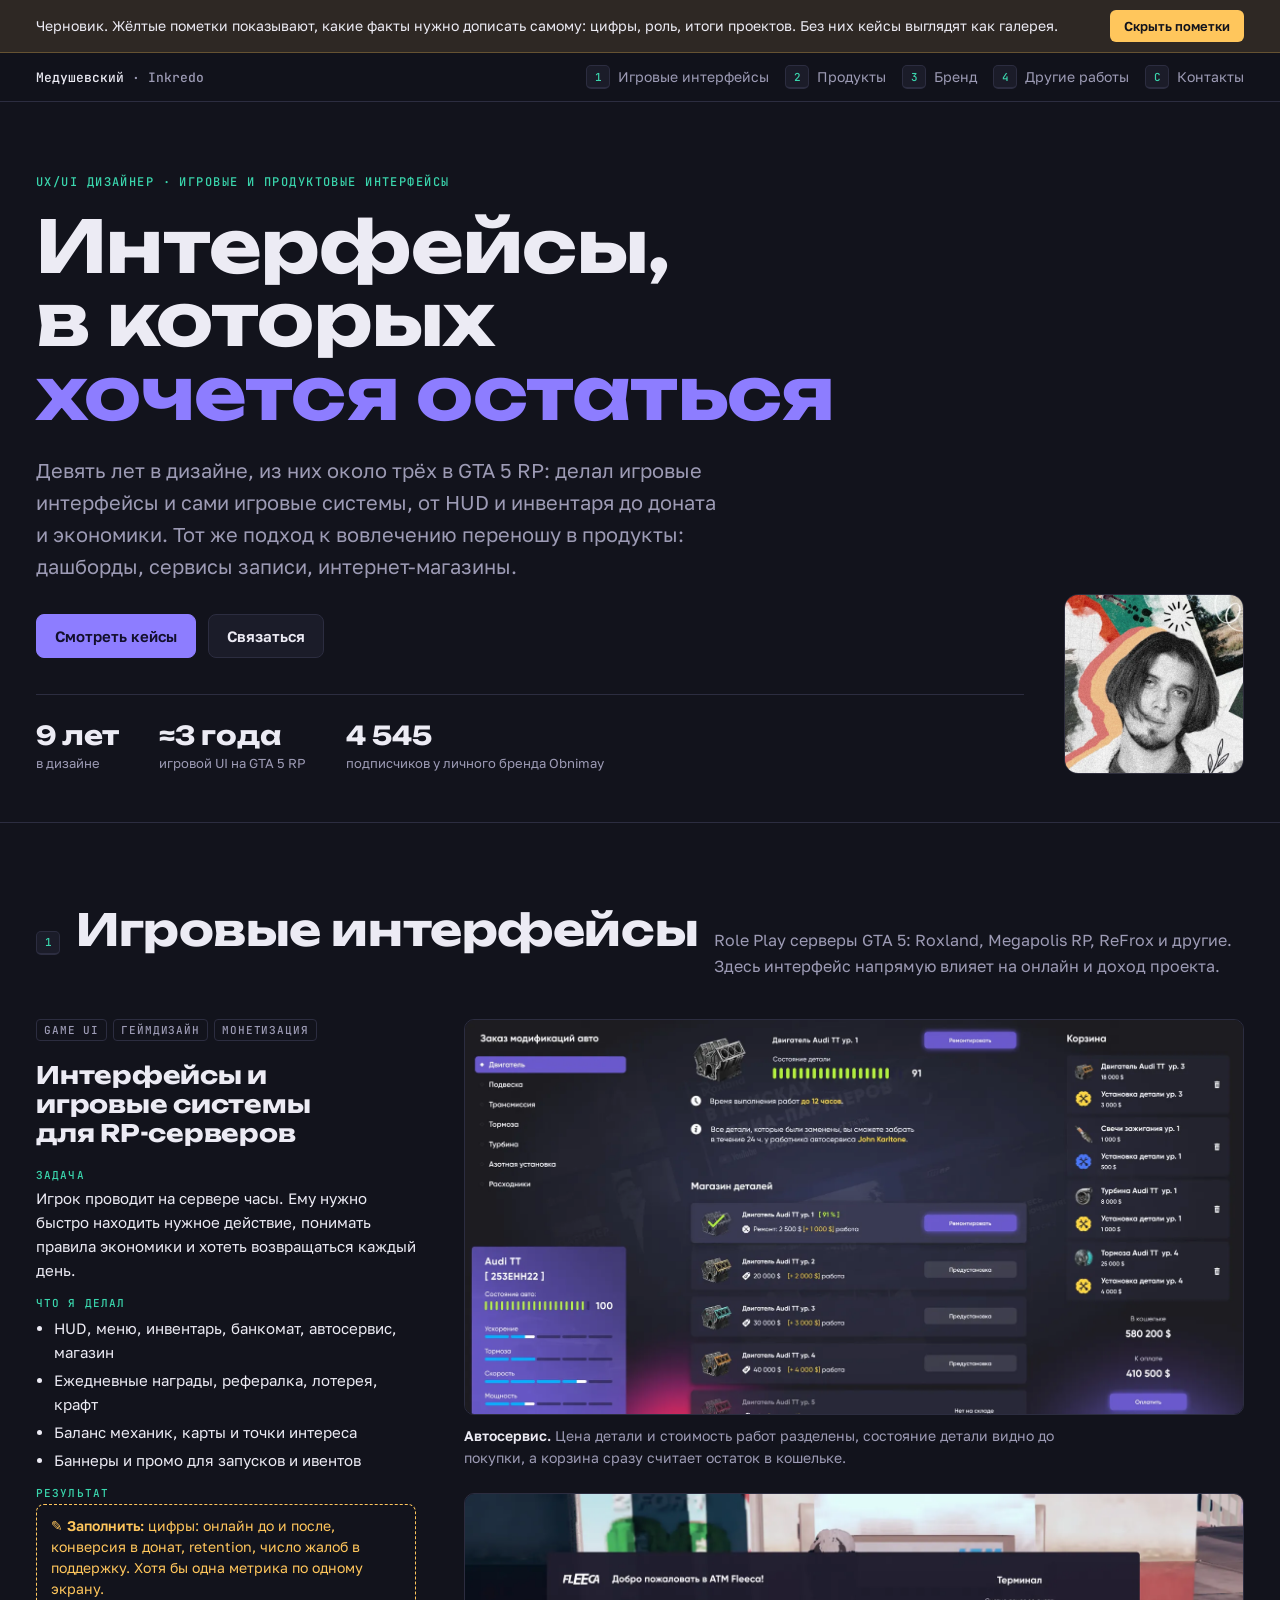
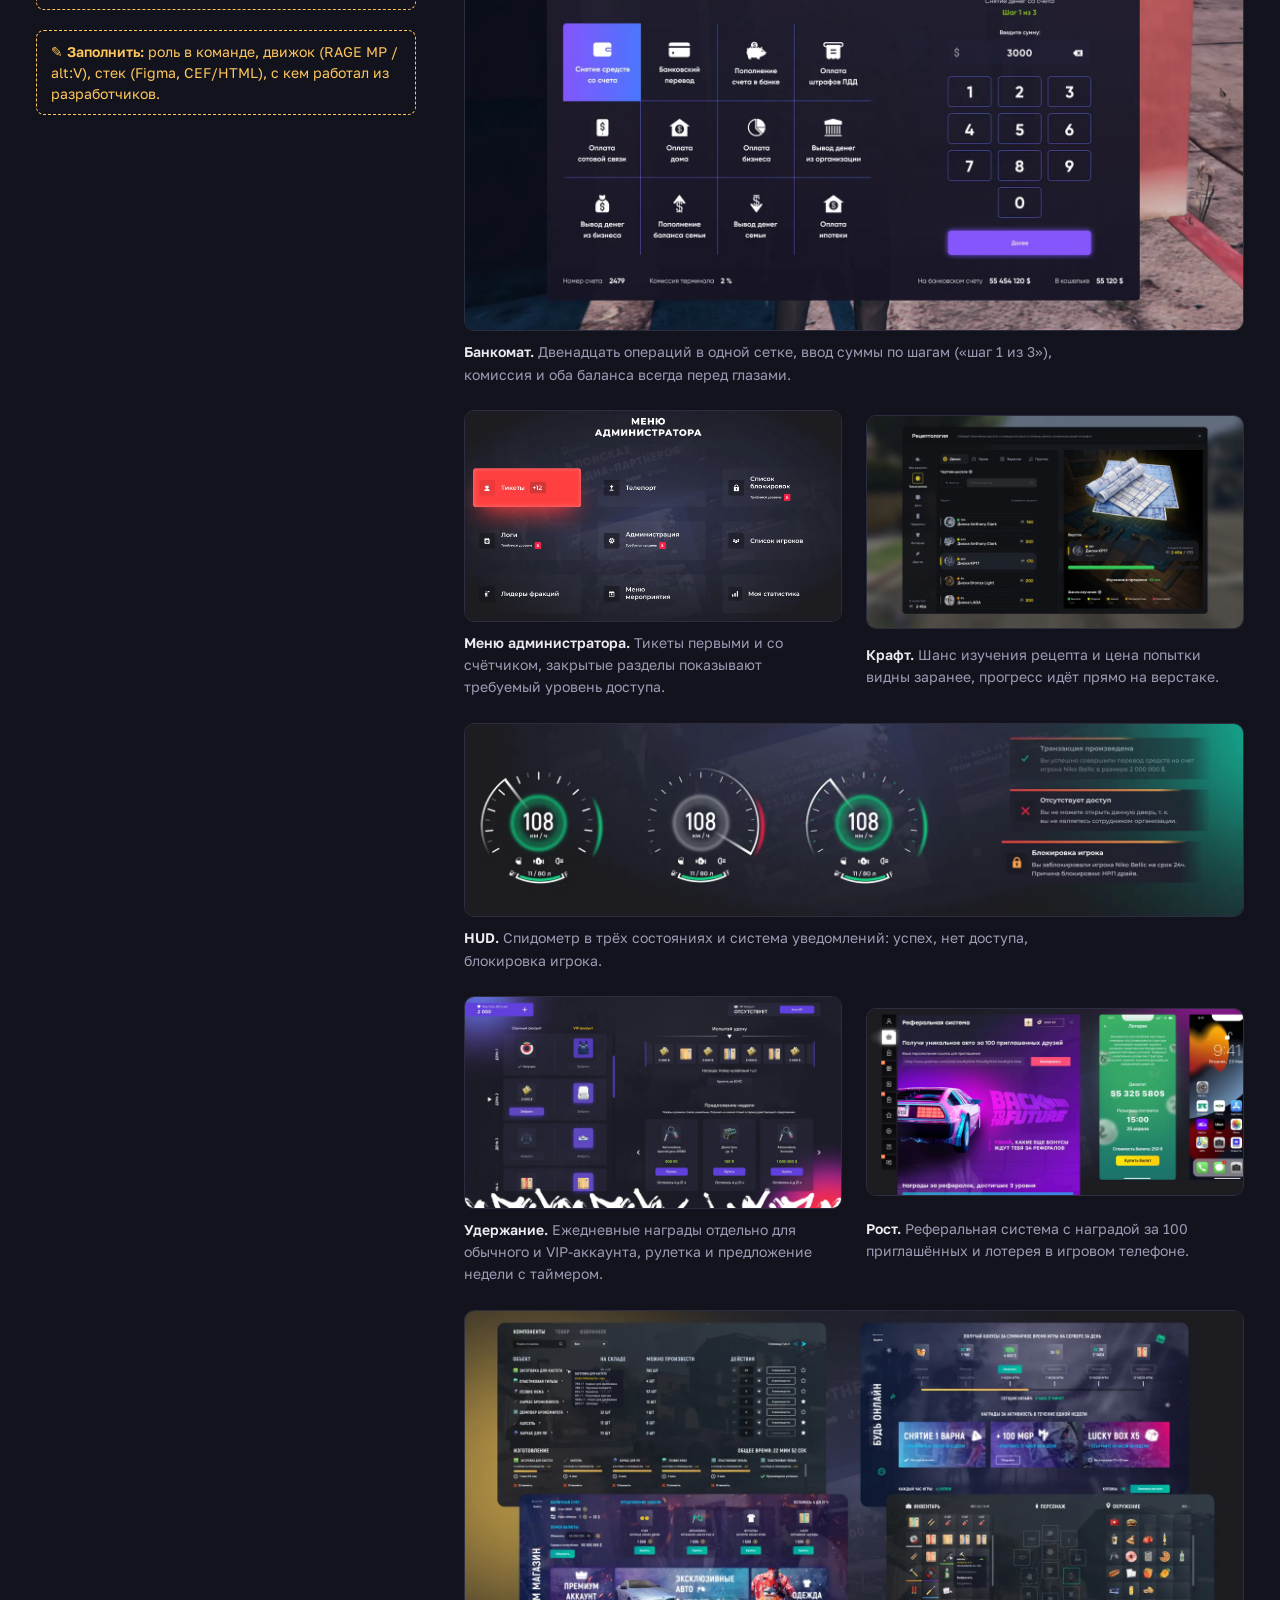
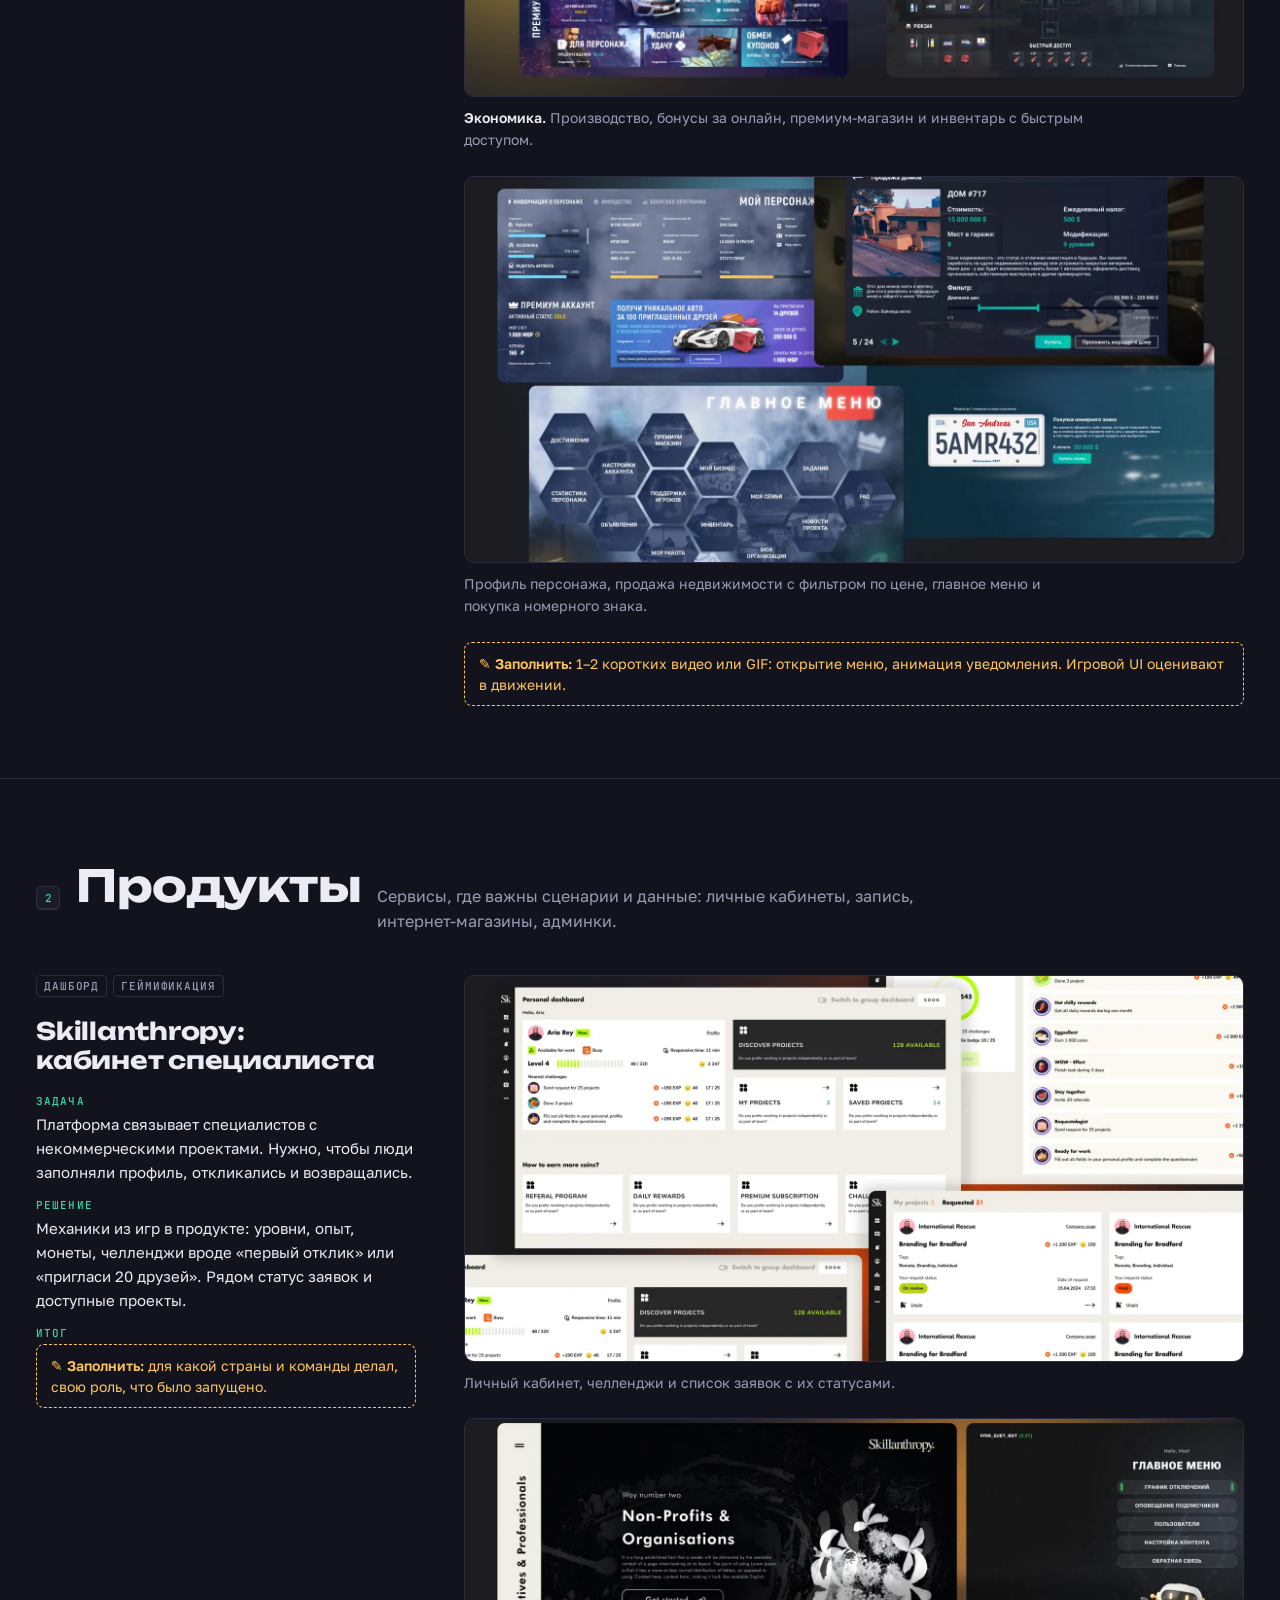
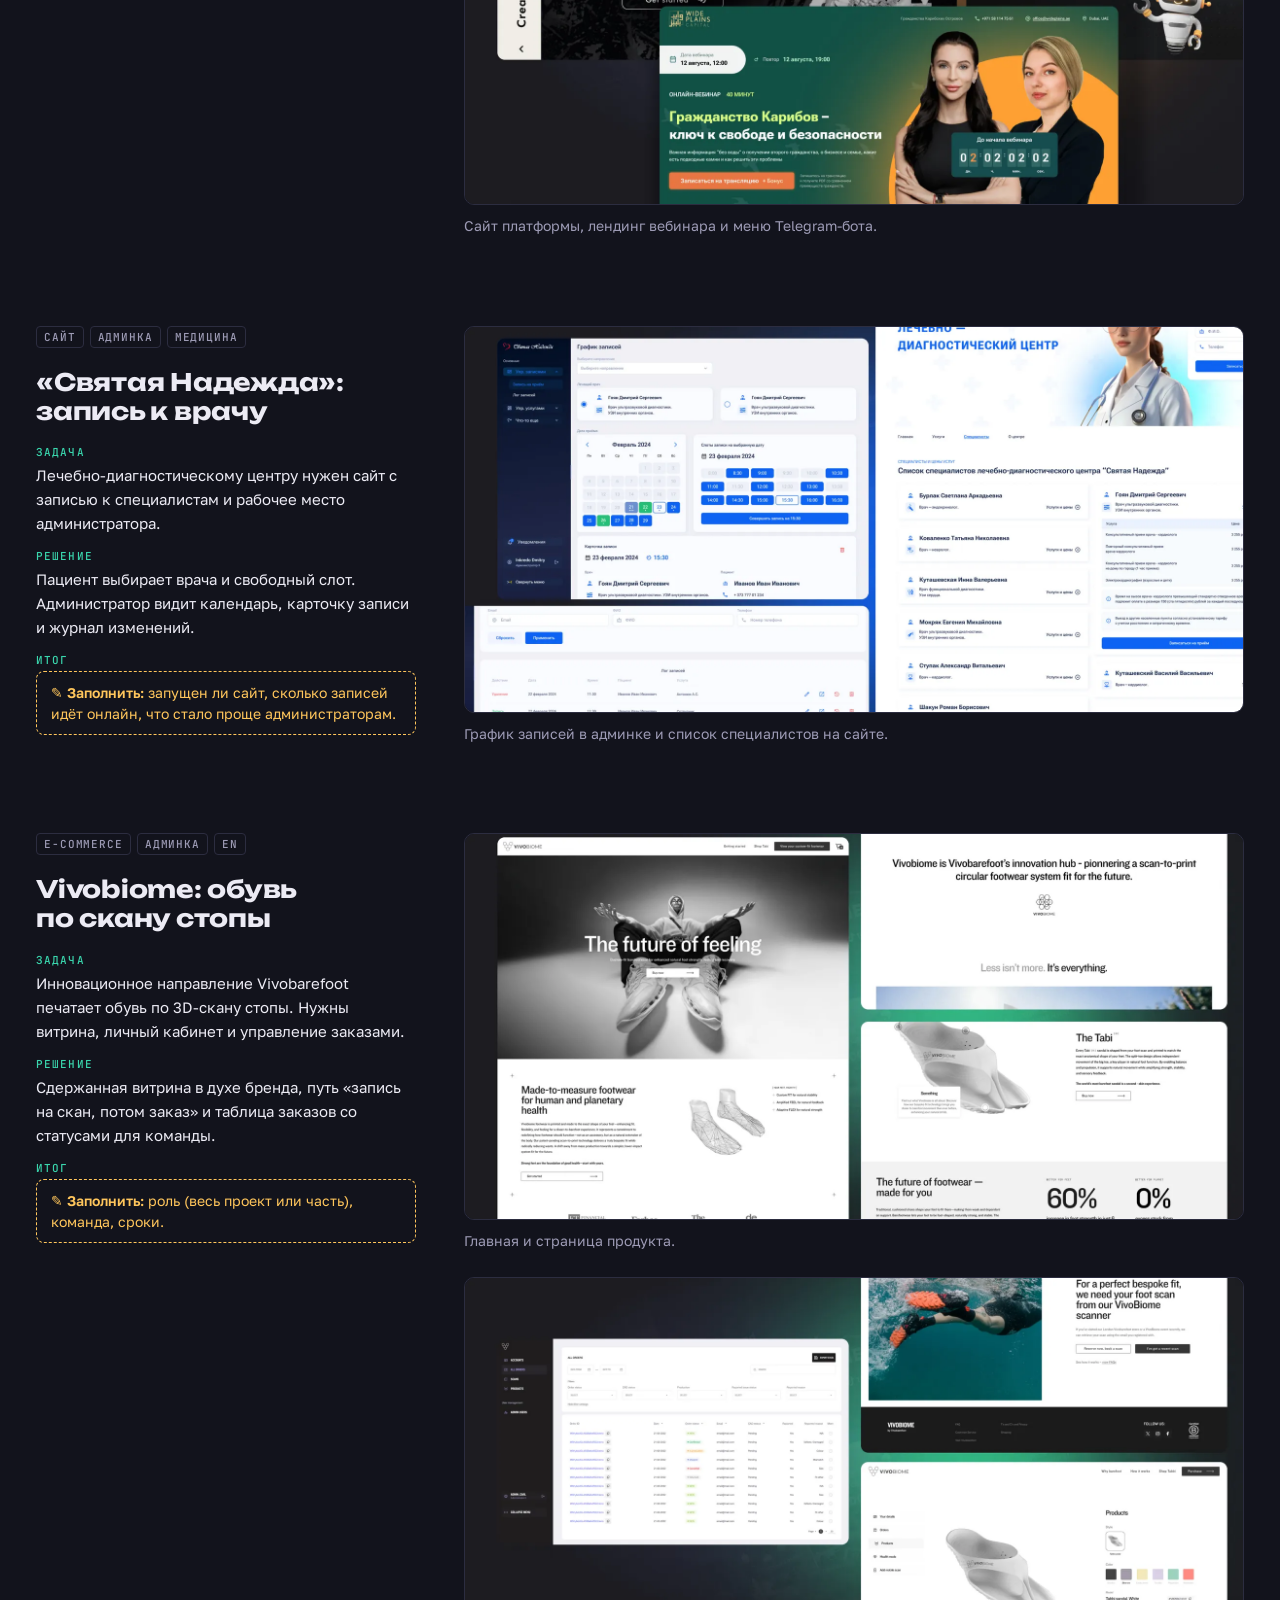
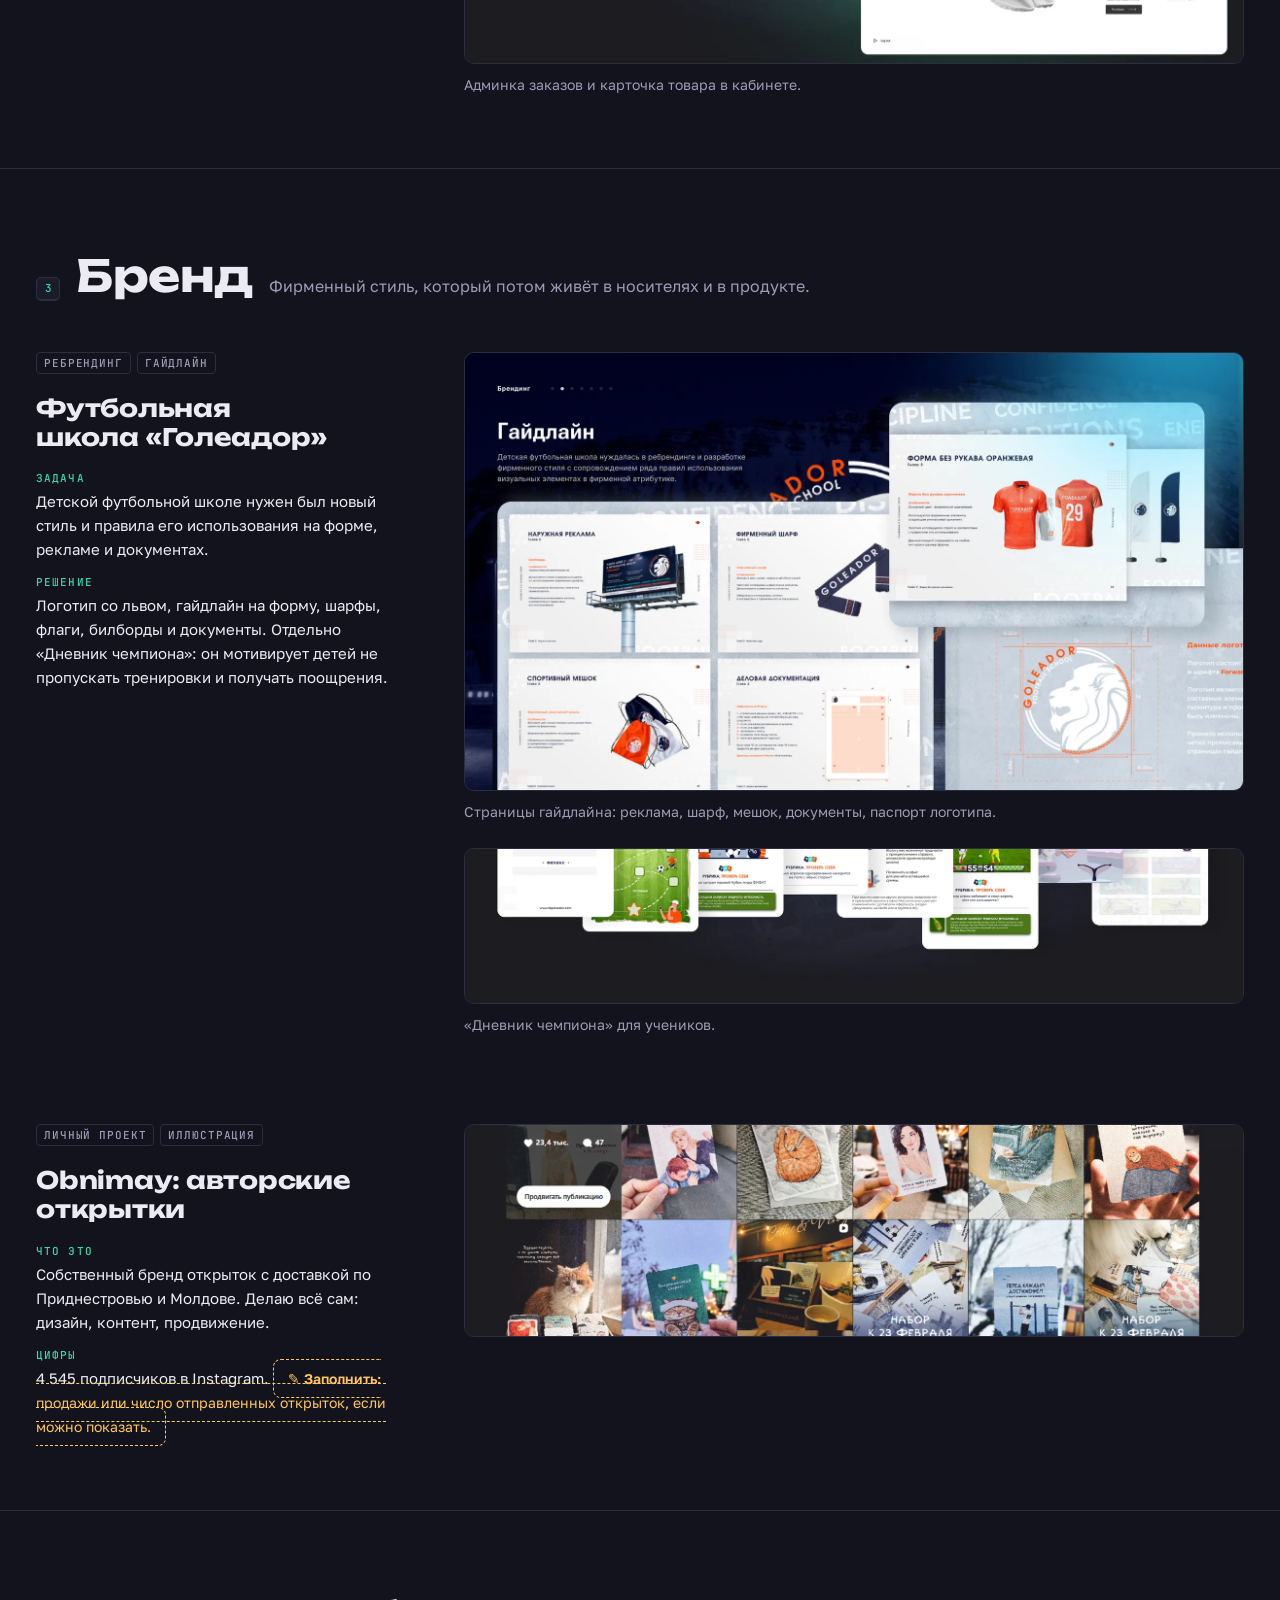
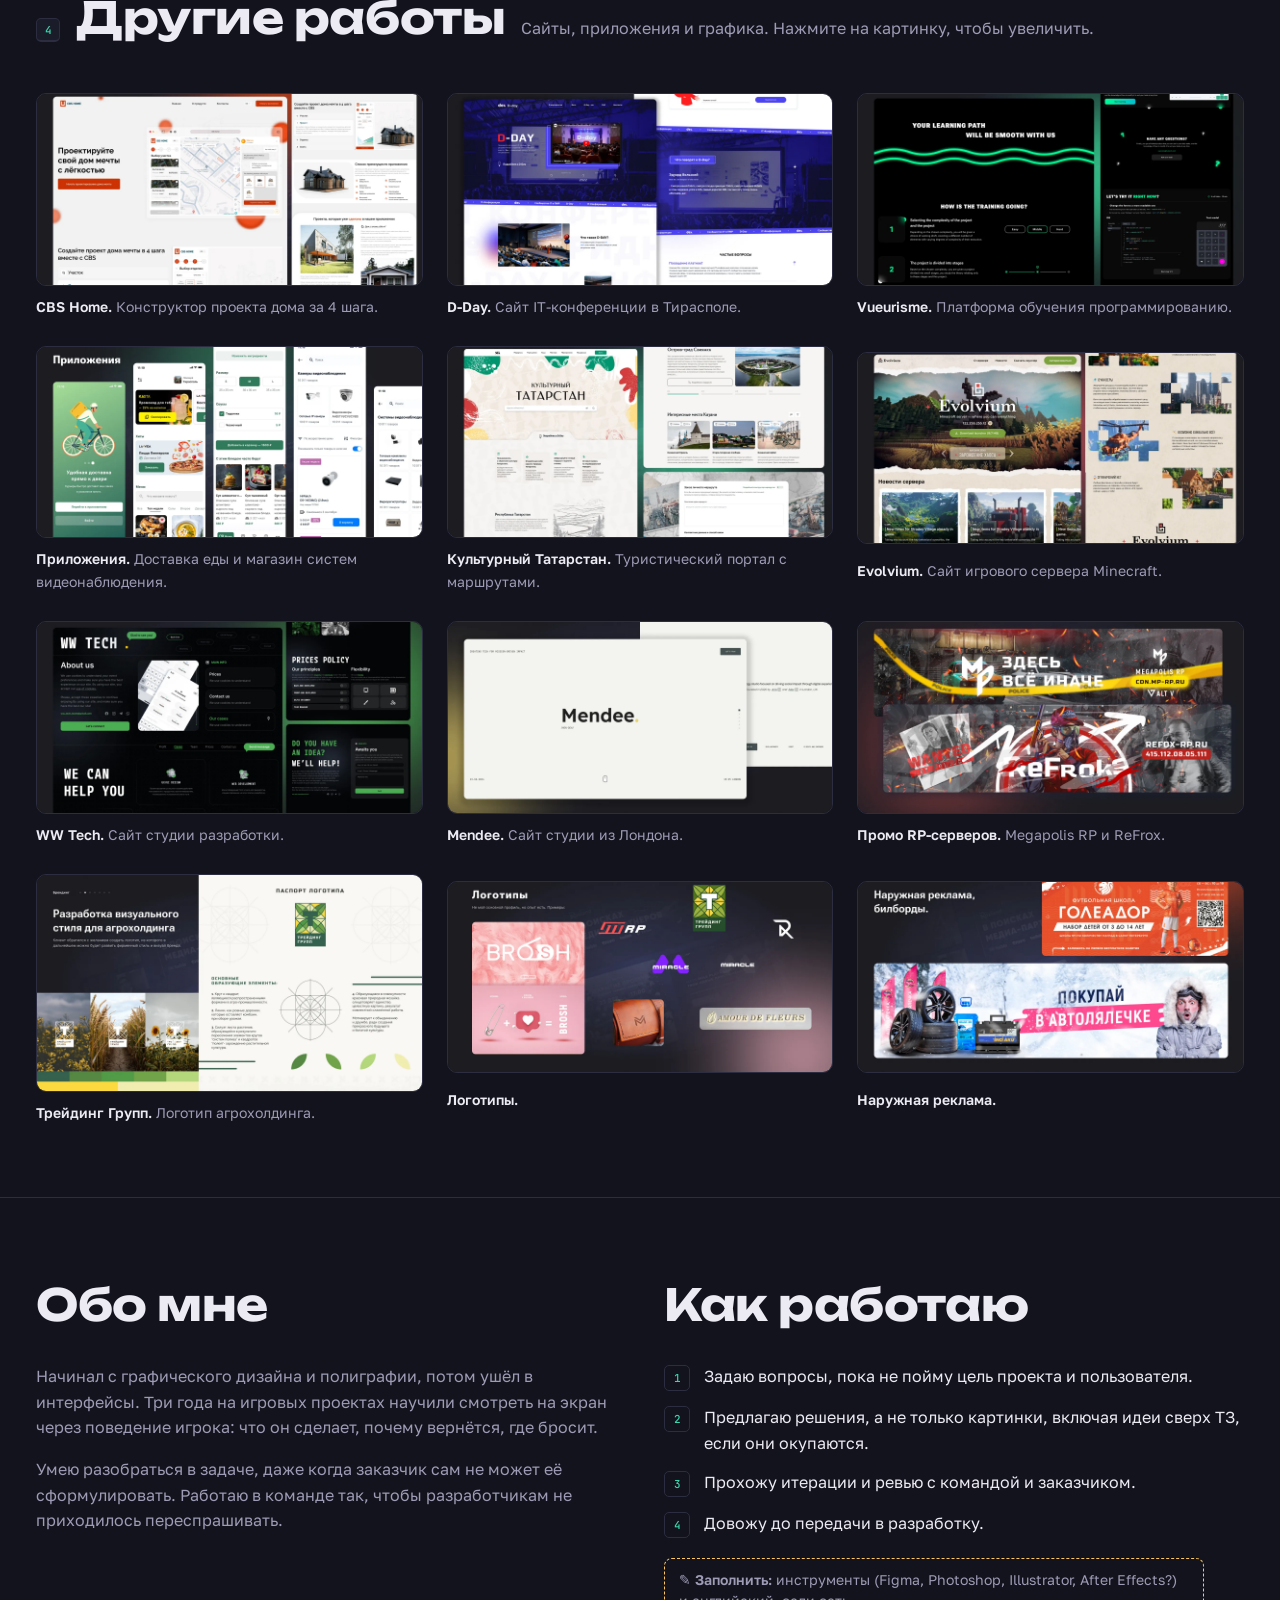
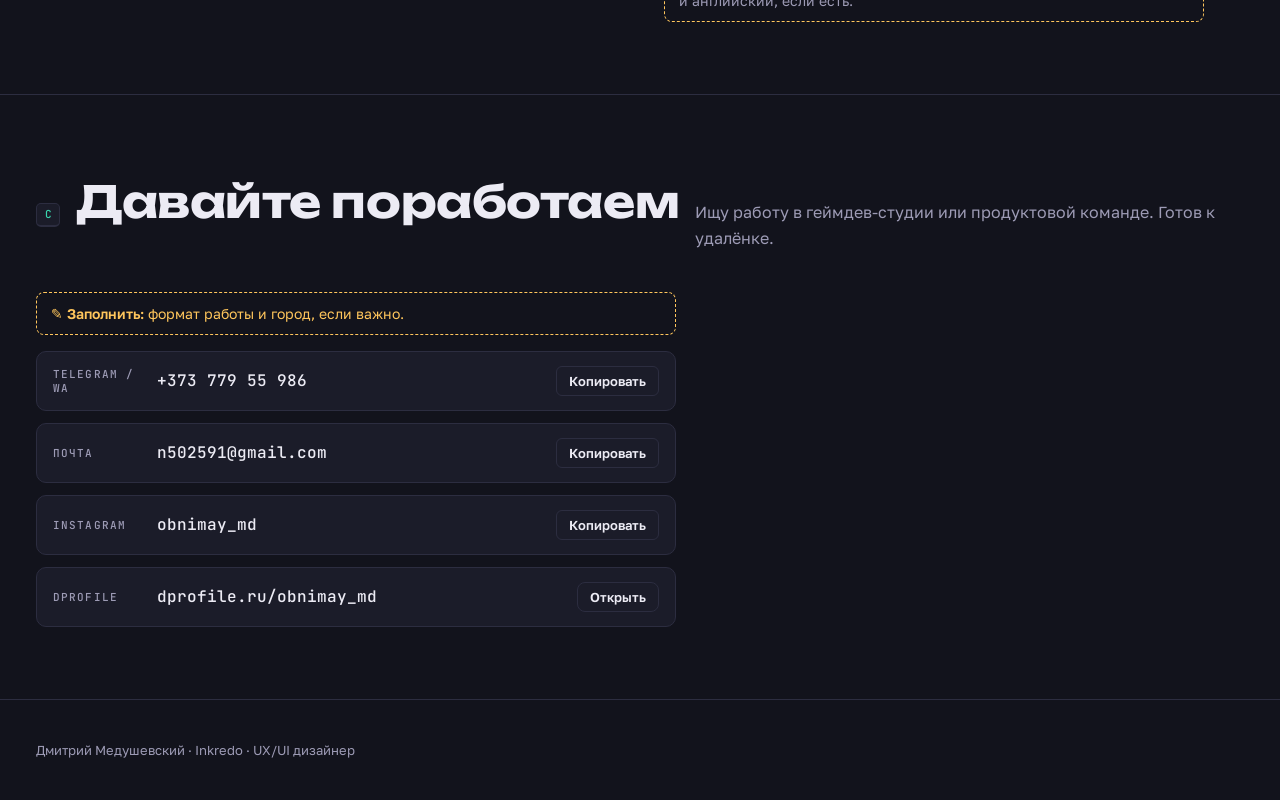
==== index.html @ 47c2e153 "Portfolio site with GitHub Pages deploy workflow Co-Authored-By: Claude Opus 5.5 <noreply@anthropic." ====
<!doctype html>
<html lang="ru">
<head>
<meta charset="utf-8">
<meta name="viewport" content="width=device-width, initial-scale=1, viewport-fit=cover">
<title>Дмитрий Медушевский — UX/UI дизайнер</title>
<meta name="description" content="Портфолио Дмитрия Медушевского: игровые интерфейсы, продуктовый UX/UI и брендинг.">
<link rel="preconnect" href="https://fonts.googleapis.com">
<link rel="stylesheet" href="https://fonts.googleapis.com/css2?family=Unbounded:wght@500;700&family=Golos+Text:wght@400;500;600&family=JetBrains+Mono:wght@500&display=swap">
<link rel="stylesheet" href="css/style.css">
</head>
<body>
<div class="draft" id="draft">
  <div class="wrap">
    <p>Черновик. Жёлтые пометки показывают, какие факты нужно дописать самому: цифры, роль, итоги проектов. Без них кейсы выглядят как галерея.</p>
    <button type="button" id="hideTodo">Скрыть пометки</button>
  </div>
</div>

<nav class="bar" aria-label="Разделы">
  <div class="wrap">
    <div class="brand"><b>Медушевский</b> · Inkredo</div>
    <ul class="keys">
      <li><a href="#games" data-short="Игры"><kbd>1</kbd><span>Игровые интерфейсы</span></a></li>
      <li><a href="#product" data-short="Продукты"><kbd>2</kbd><span>Продукты</span></a></li>
      <li><a href="#brand" data-short="Бренд"><kbd>3</kbd><span>Бренд</span></a></li>
      <li><a href="#more" data-short="Ещё"><kbd>4</kbd><span>Другие работы</span></a></li>
      <li><a href="#contact" data-short="Связь"><kbd>C</kbd><span>Контакты</span></a></li>
    </ul>
  </div>
</nav>

<header class="hero">
  <div class="wrap">
    <div>
      <div class="eyebrow">UX/UI дизайнер · игровые и продуктовые интерфейсы</div>
      <h1>Интерфейсы, в&nbsp;которых <em>хочется остаться</em></h1>
      <p class="lead">Девять лет в дизайне, из них около трёх в GTA 5 RP: делал игровые интерфейсы и сами игровые системы, от HUD и инвентаря до доната и экономики. Тот же подход к вовлечению переношу в продукты: дашборды, сервисы записи, интернет-магазины.</p>
      <div class="cta">
        <a class="btn primary" href="#games">Смотреть кейсы</a>
        <a class="btn" href="#contact">Связаться</a>
      </div>
      <div class="facts">
        <div><strong>9 лет</strong><span>в дизайне</span></div>
        <div><strong>≈3 года</strong><span>игровой UI на GTA 5 RP</span></div>
        <div><strong>4 545</strong><span>подписчиков у личного бренда Obnimay</span></div>
      </div>
    </div>
    <img class="portrait" src="img/portrait.webp" alt="Дмитрий Медушевский" width="460" height="460">
  </div>
</header>

<main>
<!-- GAMES -->
<section class="chapter" id="games">
  <div class="wrap">
    <div class="chapter-head">
      <kbd>1</kbd>
      <h2>Игровые интерфейсы</h2>
      <p>Role Play серверы GTA 5: Roxland, Megapolis RP, ReFrox и другие. Здесь интерфейс напрямую влияет на онлайн и доход проекта.</p>
    </div>

    <article class="case">
      <div class="case-text">
        <div class="tags"><span>Game UI</span><span>Геймдизайн</span><span>Монетизация</span></div>
        <h3>Интерфейсы и игровые системы для RP-серверов</h3>
        <dl>
          <div><dt>Задача</dt><dd>Игрок проводит на сервере часы. Ему нужно быстро находить нужное действие, понимать правила экономики и хотеть возвращаться каждый день.</dd></div>
          <div><dt>Что я делал</dt><dd>
            <ul>
              <li>HUD, меню, инвентарь, банкомат, автосервис, магазин</li>
              <li>Ежедневные награды, рефералка, лотерея, крафт</li>
              <li>Баланс механик, карты и точки интереса</li>
              <li>Баннеры и промо для запусков и ивентов</li>
            </ul></dd></div>
          <div><dt>Результат</dt><dd><p class="todo">цифры: онлайн до и после, конверсия в донат, retention, число жалоб в поддержку. Хотя бы одна метрика по одному экрану.</p></dd></div>
        </dl>
        <p class="todo">роль в команде, движок (RAGE MP / alt:V), стек (Figma, CEF/HTML), с кем работал из разработчиков.</p>
      </div>

      <div class="screens">
        <figure>
          <button class="shot" type="button"><img src="img/tuning.webp" alt="Экран заказа модификаций авто" loading="lazy" width="1600" height="809"></button>
          <figcaption><b>Автосервис.</b> Цена детали и стоимость работ разделены, состояние детали видно до покупки, а корзина сразу считает остаток в кошельке.</figcaption>
        </figure>
        <figure>
          <button class="shot" type="button"><img src="img/atm.webp" alt="Интерфейс банкомата Fleeca" loading="lazy" width="1600" height="896"></button>
          <figcaption><b>Банкомат.</b> Двенадцать операций в одной сетке, ввод суммы по шагам («шаг 1 из 3»), комиссия и оба баланса всегда перед глазами.</figcaption>
        </figure>
        <div class="pair">
          <figure>
            <button class="shot" type="button"><img src="img/admin.webp" alt="Меню администратора" loading="lazy" width="1470" height="820"></button>
            <figcaption><b>Меню администратора.</b> Тикеты первыми и со счётчиком, закрытые разделы показывают требуемый уровень доступа.</figcaption>
          </figure>
          <figure>
            <button class="shot" type="button"><img src="img/craft.webp" alt="Интерфейс крафта Рецептология" loading="lazy" width="1600" height="900"></button>
            <figcaption><b>Крафт.</b> Шанс изучения рецепта и цена попытки видны заранее, прогресс идёт прямо на верстаке.</figcaption>
          </figure>
        </div>
        <figure>
          <button class="shot" type="button"><img src="img/hud.webp" alt="Спидометр и уведомления HUD" loading="lazy" width="1600" height="396"></button>
          <figcaption><b>HUD.</b> Спидометр в трёх состояниях и система уведомлений: успех, нет доступа, блокировка игрока.</figcaption>
        </figure>
        <div class="pair">
          <figure>
            <button class="shot" type="button"><img src="img/daily.webp" alt="Ежедневные награды и предложение недели" loading="lazy" width="1600" height="896"></button>
            <figcaption><b>Удержание.</b> Ежедневные награды отдельно для обычного и VIP-аккаунта, рулетка и предложение недели с таймером.</figcaption>
          </figure>
          <figure>
            <button class="shot" type="button"><img src="img/referral.webp" alt="Реферальная система и лотерея в игровом телефоне" loading="lazy" width="1600" height="792"></button>
            <figcaption><b>Рост.</b> Реферальная система с наградой за 100 приглашённых и лотерея в игровом телефоне.</figcaption>
          </figure>
        </div>
        <figure>
          <button class="shot" type="button"><img src="img/shop.webp" alt="Премиум-магазин, инвентарь и производство" loading="lazy" width="1600" height="792"></button>
          <figcaption><b>Экономика.</b> Производство, бонусы за онлайн, премиум-магазин и инвентарь с быстрым доступом.</figcaption>
        </figure>
        <figure>
          <button class="shot" type="button"><img src="img/gamemenus.webp" alt="Меню персонажа, продажа домов, главное меню" loading="lazy" width="1600" height="792"></button>
          <figcaption>Профиль персонажа, продажа недвижимости с фильтром по цене, главное меню и покупка номерного знака.</figcaption>
        </figure>
        <p class="todo">1–2 коротких видео или GIF: открытие меню, анимация уведомления. Игровой UI оценивают в движении.</p>
      </div>
    </article>
  </div>
</section>

<!-- PRODUCT -->
<section class="chapter" id="product">
  <div class="wrap">
    <div class="chapter-head">
      <kbd>2</kbd>
      <h2>Продукты</h2>
      <p>Сервисы, где важны сценарии и данные: личные кабинеты, запись, интернет-магазины, админки.</p>
    </div>

    <article class="case">
      <div class="case-text">
        <div class="tags"><span>Дашборд</span><span>Геймификация</span></div>
        <h3>Skillanthropy: кабинет специалиста</h3>
        <dl>
          <div><dt>Задача</dt><dd>Платформа связывает специалистов с некоммерческими проектами. Нужно, чтобы люди заполняли профиль, откликались и возвращались.</dd></div>
          <div><dt>Решение</dt><dd>Механики из игр в продукте: уровни, опыт, монеты, челленджи вроде «первый отклик» или «пригласи 20 друзей». Рядом статус заявок и доступные проекты.</dd></div>
          <div><dt>Итог</dt><dd><p class="todo">для какой страны и команды делал, свою роль, что было запущено.</p></dd></div>
        </dl>
      </div>
      <div class="screens">
        <figure>
          <button class="shot" type="button"><img src="img/sk.webp" alt="Личный кабинет Skillanthropy с челленджами" loading="lazy" width="1600" height="792"></button>
          <figcaption>Личный кабинет, челленджи и список заявок с их статусами.</figcaption>
        </figure>
        <figure>
          <button class="shot" type="button"><img src="img/skill.webp" alt="Сайт Skillanthropy и другие лендинги" loading="lazy" width="1600" height="792"></button>
          <figcaption>Сайт платформы, лендинг вебинара и меню Telegram-бота.</figcaption>
        </figure>
      </div>
    </article>

    <article class="case">
      <div class="case-text">
        <div class="tags"><span>Сайт</span><span>Админка</span><span>Медицина</span></div>
        <h3>«Святая Надежда»: запись к врачу</h3>
        <dl>
          <div><dt>Задача</dt><dd>Лечебно-диагностическому центру нужен сайт с записью к специалистам и рабочее место администратора.</dd></div>
          <div><dt>Решение</dt><dd>Пациент выбирает врача и свободный слот. Администратор видит календарь, карточку записи и журнал изменений.</dd></div>
          <div><dt>Итог</dt><dd><p class="todo">запущен ли сайт, сколько записей идёт онлайн, что стало проще администраторам.</p></dd></div>
        </dl>
      </div>
      <div class="screens">
        <figure>
          <button class="shot" type="button"><img src="img/med.webp" alt="График записей и сайт медицинского центра" loading="lazy" width="1600" height="792"></button>
          <figcaption>График записей в админке и список специалистов на сайте.</figcaption>
        </figure>
      </div>
    </article>

    <article class="case">
      <div class="case-text">
        <div class="tags"><span>E-commerce</span><span>Админка</span><span>EN</span></div>
        <h3>Vivobiome: обувь по скану стопы</h3>
        <dl>
          <div><dt>Задача</dt><dd>Инновационное направление Vivobarefoot печатает обувь по 3D-скану стопы. Нужны витрина, личный кабинет и управление заказами.</dd></div>
          <div><dt>Решение</dt><dd>Сдержанная витрина в духе бренда, путь «запись на скан, потом заказ» и таблица заказов со статусами для команды.</dd></div>
          <div><dt>Итог</dt><dd><p class="todo">роль (весь проект или часть), команда, сроки.</p></dd></div>
        </dl>
      </div>
      <div class="screens">
        <figure>
          <button class="shot" type="button"><img src="img/vivo1.webp" alt="Сайт Vivobiome" loading="lazy" width="1600" height="792"></button>
          <figcaption>Главная и страница продукта.</figcaption>
        </figure>
        <figure>
          <button class="shot" type="button"><img src="img/vivo2.webp" alt="Админка заказов Vivobiome" loading="lazy" width="1600" height="792"></button>
          <figcaption>Админка заказов и карточка товара в кабинете.</figcaption>
        </figure>
      </div>
    </article>
  </div>
</section>

<!-- BRAND -->
<section class="chapter" id="brand">
  <div class="wrap">
    <div class="chapter-head">
      <kbd>3</kbd>
      <h2>Бренд</h2>
      <p>Фирменный стиль, который потом живёт в носителях и в продукте.</p>
    </div>

    <article class="case">
      <div class="case-text">
        <div class="tags"><span>Ребрендинг</span><span>Гайдлайн</span></div>
        <h3>Футбольная школа «Голеадор»</h3>
        <dl>
          <div><dt>Задача</dt><dd>Детской футбольной школе нужен был новый стиль и правила его использования на форме, рекламе и документах.</dd></div>
          <div><dt>Решение</dt><dd>Логотип со львом, гайдлайн на форму, шарфы, флаги, билборды и документы. Отдельно «Дневник чемпиона»: он мотивирует детей не пропускать тренировки и получать поощрения.</dd></div>
        </dl>
      </div>
      <div class="screens">
        <figure>
          <button class="shot" type="button"><img src="img/goleador.webp" alt="Гайдлайн футбольной школы Голеадор" loading="lazy" width="1600" height="900"></button>
          <figcaption>Страницы гайдлайна: реклама, шарф, мешок, документы, паспорт логотипа.</figcaption>
        </figure>
        <figure>
          <button class="shot" type="button"><img src="img/diary.webp" alt="Дневник чемпиона" loading="lazy" width="1600" height="317"></button>
          <figcaption>«Дневник чемпиона» для учеников.</figcaption>
        </figure>
      </div>
    </article>

    <article class="case">
      <div class="case-text">
        <div class="tags"><span>Личный проект</span><span>Иллюстрация</span></div>
        <h3>Obnimay: авторские открытки</h3>
        <dl>
          <div><dt>Что это</dt><dd>Собственный бренд открыток с доставкой по Приднестровью и Молдове. Делаю всё сам: дизайн, контент, продвижение.</dd></div>
          <div><dt>Цифры</dt><dd>4 545 подписчиков в Instagram. <span class="todo">продажи или число отправленных открыток, если можно показать.</span></dd></div>
        </dl>
      </div>
      <div class="screens">
        <figure>
          <button class="shot" type="button"><img src="img/obnimay.webp" alt="Открытки Obnimay" loading="lazy" width="1600" height="433"></button>
        </figure>
      </div>
    </article>
  </div>
</section>

<!-- MORE -->
<section class="chapter" id="more">
  <div class="wrap">
    <div class="chapter-head">
      <kbd>4</kbd>
      <h2>Другие работы</h2>
      <p>Сайты, приложения и графика. Нажмите на картинку, чтобы увеличить.</p>
    </div>
    <div class="grid">
      <figure><button class="shot" type="button"><img src="img/cbs.webp" alt="CBS Home" loading="lazy" width="1600" height="792"></button><figcaption><b>CBS Home.</b> Конструктор проекта дома за 4 шага.</figcaption></figure>
      <figure><button class="shot" type="button"><img src="img/dday.webp" alt="D-Day" loading="lazy" width="1600" height="792"></button><figcaption><b>D-Day.</b> Сайт IT-конференции в Тирасполе.</figcaption></figure>
      <figure><button class="shot" type="button"><img src="img/vue.webp" alt="Обучение Vue.js" loading="lazy" width="1600" height="792"></button><figcaption><b>Vueurisme.</b> Платформа обучения программированию.</figcaption></figure>
      <figure><button class="shot" type="button"><img src="img/apps.webp" alt="Мобильные приложения" loading="lazy" width="1600" height="792"></button><figcaption><b>Приложения.</b> Доставка еды и магазин систем видеонаблюдения.</figcaption></figure>
      <figure><button class="shot" type="button"><img src="img/tatar.webp" alt="Культурный Татарстан" loading="lazy" width="1600" height="792"></button><figcaption><b>Культурный Татарстан.</b> Туристический портал с маршрутами.</figcaption></figure>
      <figure><button class="shot" type="button"><img src="img/evolvium.webp" alt="Evolvium" loading="lazy" width="1600" height="792"></button><figcaption><b>Evolvium.</b> Сайт игрового сервера Minecraft.</figcaption></figure>
      <figure><button class="shot" type="button"><img src="img/wwtech.webp" alt="WW Tech" loading="lazy" width="1600" height="792"></button><figcaption><b>WW Tech.</b> Сайт студии разработки.</figcaption></figure>
      <figure><button class="shot" type="button"><img src="img/mendee.webp" alt="Mendee" loading="lazy" width="1600" height="792"></button><figcaption><b>Mendee.</b> Сайт студии из Лондона.</figcaption></figure>
      <figure><button class="shot" type="button"><img src="img/banners.webp" alt="Баннеры RP-серверов" loading="lazy" width="1600" height="792"></button><figcaption><b>Промо RP-серверов.</b> Megapolis RP и ReFrox.</figcaption></figure>
      <figure><button class="shot" type="button"><img src="img/agro.webp" alt="Трейдинг Групп" loading="lazy" width="1600" height="900"></button><figcaption><b>Трейдинг Групп.</b> Логотип агрохолдинга.</figcaption></figure>
      <figure><button class="shot" type="button"><img src="img/logos.webp" alt="Логотипы" loading="lazy" width="1600" height="792"></button><figcaption><b>Логотипы.</b></figcaption></figure>
      <figure><button class="shot" type="button"><img src="img/billboards.webp" alt="Наружная реклама" loading="lazy" width="1600" height="792"></button><figcaption><b>Наружная реклама.</b></figcaption></figure>
    </div>
  </div>
</section>

<!-- ABOUT -->
<section class="chapter" id="about">
  <div class="wrap about">
    <div>
      <div class="chapter-head" style="margin-bottom:24px"><h2>Обо мне</h2></div>
      <p>Начинал с графического дизайна и полиграфии, потом ушёл в интерфейсы. Три года на игровых проектах научили смотреть на экран через поведение игрока: что он сделает, почему вернётся, где бросит.</p>
      <p>Умею разобраться в задаче, даже когда заказчик сам не может её сформулировать. Работаю в команде так, чтобы разработчикам не приходилось переспрашивать.</p>
    </div>
    <div>
      <div class="chapter-head" style="margin-bottom:24px"><h2>Как работаю</h2></div>
      <ol class="steps">
        <li>Задаю вопросы, пока не пойму цель проекта и пользователя.</li>
        <li>Предлагаю решения, а не только картинки, включая идеи сверх ТЗ, если они окупаются.</li>
        <li>Прохожу итерации и ревью с командой и заказчиком.</li>
        <li>Довожу до передачи в разработку.</li>
      </ol>
      <p class="todo" style="margin-top:20px">инструменты (Figma, Photoshop, Illustrator, After Effects?) и английский, если есть.</p>
    </div>
  </div>
</section>

<!-- CONTACT -->
<section class="chapter" id="contact">
  <div class="wrap">
    <div class="chapter-head"><kbd>C</kbd><h2>Давайте поработаем</h2><p>Ищу работу в геймдев-студии или продуктовой команде. Готов к удалёнке.</p></div>
    <p class="todo" style="max-width:640px;margin-bottom:16px">формат работы и город, если важно.</p>
    <div class="contact">
      <div class="row"><span>Telegram / WA</span><code>+373 779 55 986</code><button type="button" data-copy="+37377955986">Копировать</button></div>
      <div class="row"><span>Почта</span><code>n502591@gmail.com</code><button type="button" data-copy="n502591@gmail.com">Копировать</button></div>
      <div class="row"><span>Instagram</span><code>obnimay_md</code><button type="button" data-copy="obnimay_md">Копировать</button></div>
      <div class="row"><span>Dprofile</span><code>dprofile.ru/obnimay_md</code><a class="btn" style="padding:6px 12px;font-size:13px" href="https://dprofile.ru/obnimay_md" target="_blank" rel="noopener">Открыть</a></div>
    </div>
  </div>
</section>
</main>

<footer><div class="wrap">Дмитрий Медушевский · Inkredo · UX/UI дизайнер</div></footer>

<dialog id="lb" aria-label="Увеличенное изображение">
  <button type="button" id="lbClose">Закрыть <kbd>Esc</kbd></button>
  <img id="lbImg" alt="">
</dialog>
<script src="js/main.js" defer></script>
</body>
</html>
---- css/style.css ----
/* Layout: HUD-style key bar on top; each case = sticky text column left, screens right; stacks on phones. Single dark look by choice (game-UI world). */
:root{
  --ink:#12131c;        /* page ground, violet-biased near-black */
  --panel:#1b1c29;      /* raised surfaces */
  --line:#2c2d40;
  --text:#ecebf4;
  --muted:#9d9bb5;
  --violet:#8d7dff;     /* accent, taken from his tuning UI */
  --hud:#3ad6ad;        /* key hints only */
  --todo:#ffc65c;
  --f-display:"Unbounded","Arial Black",system-ui,sans-serif;
  --f-body:"Golos Text",system-ui,-apple-system,"Segoe UI",sans-serif;
  --f-mono:"JetBrains Mono",ui-monospace,Menlo,Consolas,monospace;
  color-scheme:dark;
}
*{box-sizing:border-box}
html{scroll-behavior:smooth;scroll-padding-top:72px}
@media (prefers-reduced-motion:reduce){html{scroll-behavior:auto}}
body{background:var(--ink);color:var(--text);font:400 16px/1.6 var(--f-body);margin:0}
body::before{content:"";position:fixed;inset:0 0 auto;height:env(safe-area-inset-top,0px);z-index:10;background:var(--ink)}
.wrap{max-width:1240px;margin:0 auto;padding-left:max(16px,env(safe-area-inset-left,0px));padding-right:max(16px,env(safe-area-inset-right,0px))}
a{color:inherit}
img{display:block;max-width:100%;height:auto}
h1,h2,h3{font-family:var(--f-display);font-weight:700;text-wrap:balance;margin:0;letter-spacing:-.01em}
p{margin:0}

/* key bar */
.bar{position:sticky;top:env(safe-area-inset-top,0px);z-index:5;background:color-mix(in srgb,var(--ink) 88%,transparent);backdrop-filter:blur(10px);border-bottom:1px solid var(--line)}
.bar .wrap{display:flex;align-items:center;gap:20px;padding-block:12px}
.brand{font:500 13px var(--f-mono);color:var(--muted);white-space:nowrap}
.brand b{color:var(--text);font-weight:500}
.keys{display:flex;gap:6px 16px;flex-wrap:wrap;margin-left:auto;list-style:none;padding:0;margin-block:0}
.keys a{display:flex;align-items:center;gap:8px;text-decoration:none;font-size:14px;color:var(--muted)}
.keys a:hover,.keys a:focus-visible{color:var(--text)}
kbd{font:500 11px var(--f-mono);min-width:24px;height:24px;padding:0 6px;display:inline-grid;place-items:center;border-radius:5px;background:var(--panel);border:1px solid var(--line);border-bottom-width:2px;color:var(--hud)}
@media (max-width:760px){.brand{display:none}.keys{margin-left:0;justify-content:space-between;width:100%}.keys a span{display:none}.keys a::after{content:attr(data-short);font-size:13px}}

/* draft notice + todo notes */
.draft{background:color-mix(in srgb,var(--todo) 12%,var(--ink));border-bottom:1px solid color-mix(in srgb,var(--todo) 35%,var(--ink));font-size:14px}
.draft .wrap{display:flex;gap:12px;align-items:center;flex-wrap:wrap;padding-block:10px}
.draft p{flex:1 1 320px;min-width:0}
.draft button{font:600 13px var(--f-body);color:var(--ink);background:var(--todo);border:0;border-radius:6px;padding:8px 14px;cursor:pointer}
.todo{border:1px dashed var(--todo);color:var(--todo);border-radius:8px;padding:10px 14px;font-size:14px;line-height:1.5}
.todo::before{content:"✎ Заполнить: ";font-weight:600}
body.clean .todo,body.clean .draft{display:none}

/* hero */
.hero .wrap{display:grid;grid-template-columns:minmax(0,1fr) auto;gap:40px;align-items:end;padding-block:72px 48px}
.eyebrow{font:500 12px var(--f-mono);text-transform:uppercase;letter-spacing:.12em;color:var(--hud);margin-bottom:20px}
.hero h1{font-size:clamp(34px,6vw,72px);line-height:1.02}
.hero h1 em{font-style:normal;color:var(--violet)}
.lead{font-size:clamp(17px,1.6vw,20px);color:var(--muted);max-width:58ch;margin-top:24px}
.portrait{width:180px;border-radius:14px;border:1px solid var(--line);filter:grayscale(.25)}
.facts{display:flex;flex-wrap:wrap;gap:12px 40px;margin-top:36px;padding-top:24px;border-top:1px solid var(--line)}
.facts div{display:grid;gap:2px}
.facts strong{font:700 26px var(--f-display);font-variant-numeric:tabular-nums}
.facts span{font-size:13px;color:var(--muted)}
.cta{display:flex;gap:12px;flex-wrap:wrap;margin-top:32px}
.btn{display:inline-flex;align-items:center;gap:10px;font:600 15px var(--f-body);padding:12px 18px;border-radius:8px;text-decoration:none;border:1px solid var(--line);background:var(--panel)}
.btn.primary{background:var(--violet);border-color:var(--violet);color:#120f2c}
.btn:focus-visible,.shot:focus-visible,button:focus-visible,.keys a:focus-visible{outline:2px solid var(--hud);outline-offset:3px}
@media (max-width:760px){.hero .wrap{grid-template-columns:1fr;padding-block:40px 32px}.portrait{width:120px;order:-1}}

/* sections */
section.chapter{padding-block:72px;border-top:1px solid var(--line)}
.chapter-head{display:flex;align-items:baseline;gap:16px;flex-wrap:wrap;margin-bottom:40px}
.chapter-head h2{font-size:clamp(26px,3.6vw,44px)}
.chapter-head p{color:var(--muted);flex:1 1 360px;min-width:0;max-width:60ch}

.case{display:grid;grid-template-columns:minmax(0,380px) minmax(0,1fr);gap:48px;align-items:start}
.case + .case{margin-top:88px}
.case-text{position:sticky;top:96px;display:grid;gap:20px}
.case-text h3{font-size:24px;line-height:1.2}
.tags{display:flex;flex-wrap:wrap;gap:6px}
.tags span{font:500 11px var(--f-mono);text-transform:uppercase;letter-spacing:.08em;color:var(--muted);border:1px solid var(--line);border-radius:4px;padding:3px 7px}
dl{display:grid;gap:14px;margin:0}
dt{font:500 11px var(--f-mono);text-transform:uppercase;letter-spacing:.1em;color:var(--hud)}
dd{margin:4px 0 0;color:var(--text);font-size:15px}
dd ul{margin:6px 0 0;padding-left:18px;display:grid;gap:4px}
.screens{display:grid;gap:24px}
.shot{display:block;padding:0;border:0;background:none;cursor:zoom-in;text-align:left;color:inherit;font:inherit;width:100%}
.shot img{border-radius:10px;border:1px solid var(--line);width:100%}
figure{margin:0;display:grid;gap:10px}
figcaption{font-size:14px;color:var(--muted);max-width:70ch}
figcaption b{color:var(--text);font-weight:600}
.pair{display:grid;grid-template-columns:1fr 1fr;gap:24px}
@media (max-width:900px){.case{grid-template-columns:1fr;gap:28px}.case-text{position:static}.pair{grid-template-columns:1fr}}

/* more work grid */
.grid{display:grid;grid-template-columns:repeat(3,minmax(0,1fr));gap:28px 24px}
.grid figcaption{font-size:14px}
@media (max-width:900px){.grid{grid-template-columns:repeat(2,minmax(0,1fr))}}
@media (max-width:520px){.grid{grid-template-columns:1fr}}

/* about */
.about{display:grid;grid-template-columns:minmax(0,1fr) minmax(0,1fr);gap:48px}
.about p{color:var(--muted);max-width:60ch}
.about p + p{margin-top:16px}
.steps{list-style:none;margin:0;padding:0;display:grid;gap:14px;counter-reset:s}
.steps li{display:grid;grid-template-columns:auto 1fr;gap:14px;align-items:start;counter-increment:s}
.steps li::before{content:counter(s);font:500 11px var(--f-mono);color:var(--hud);border:1px solid var(--line);border-radius:5px;width:24px;height:24px;display:grid;place-items:center;margin-top:1px}
@media (max-width:900px){.about{grid-template-columns:1fr}}

/* contacts */
.contact{display:grid;gap:12px;max-width:640px}
.row{display:flex;align-items:center;gap:12px;flex-wrap:wrap;padding:14px 16px;background:var(--panel);border:1px solid var(--line);border-radius:10px}
.row span{font:500 11px var(--f-mono);text-transform:uppercase;letter-spacing:.1em;color:var(--muted);width:92px}
.row code{font:500 16px var(--f-mono);color:var(--text);flex:1;min-width:0;overflow-wrap:anywhere;user-select:all}
.row button{font:600 13px var(--f-body);background:none;border:1px solid var(--line);color:var(--text);border-radius:6px;padding:6px 12px;cursor:pointer}
footer{padding-block:40px;color:var(--muted);font-size:13px;border-top:1px solid var(--line)}

/* lightbox */
dialog{border:0;padding:0;background:transparent;max-width:min(96vw,1800px);max-height:94vh}
dialog::backdrop{background:rgba(8,8,14,.9)}
dialog img{max-height:90vh;width:auto;border-radius:8px}
dialog button{position:fixed;top:calc(12px + env(safe-area-inset-top,0px));right:calc(12px + env(safe-area-inset-right,0px));font:600 14px var(--f-body);background:var(--panel);color:var(--text);border:1px solid var(--line);border-radius:6px;padding:8px 12px;cursor:pointer}
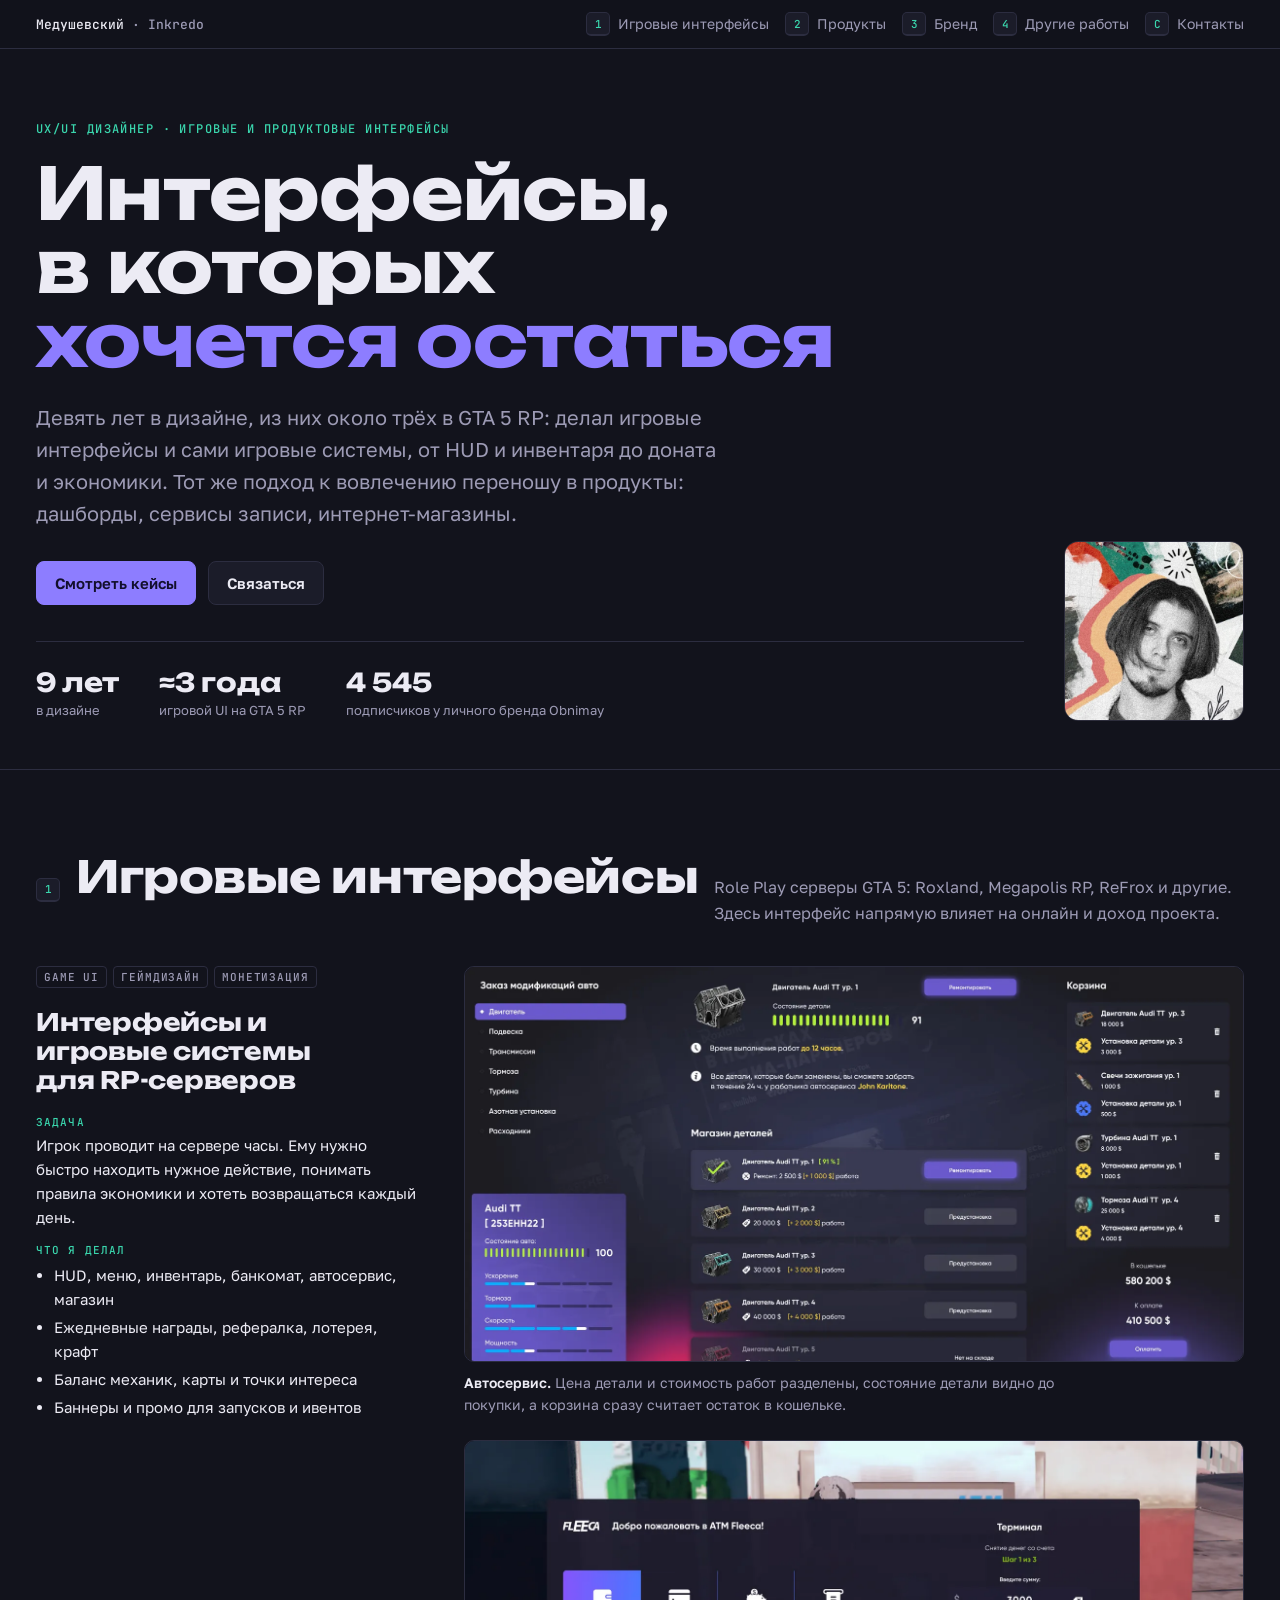
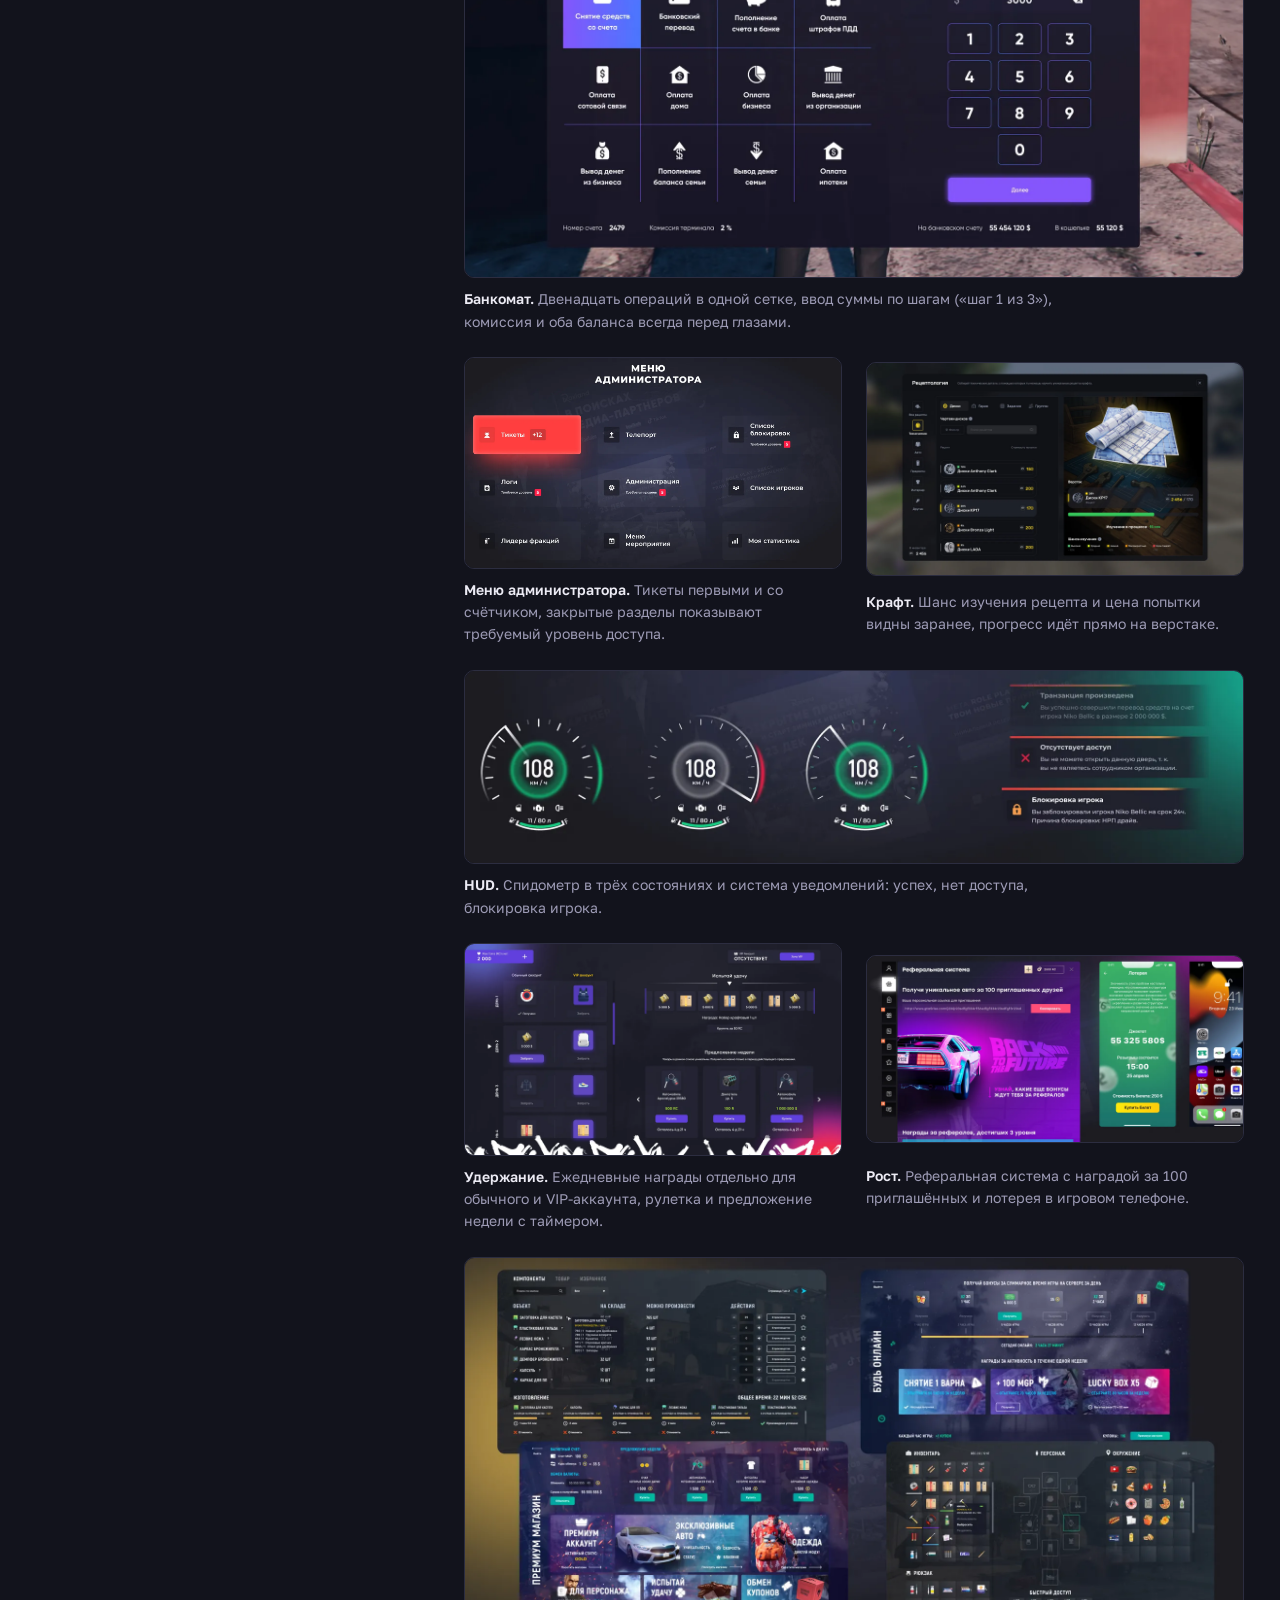
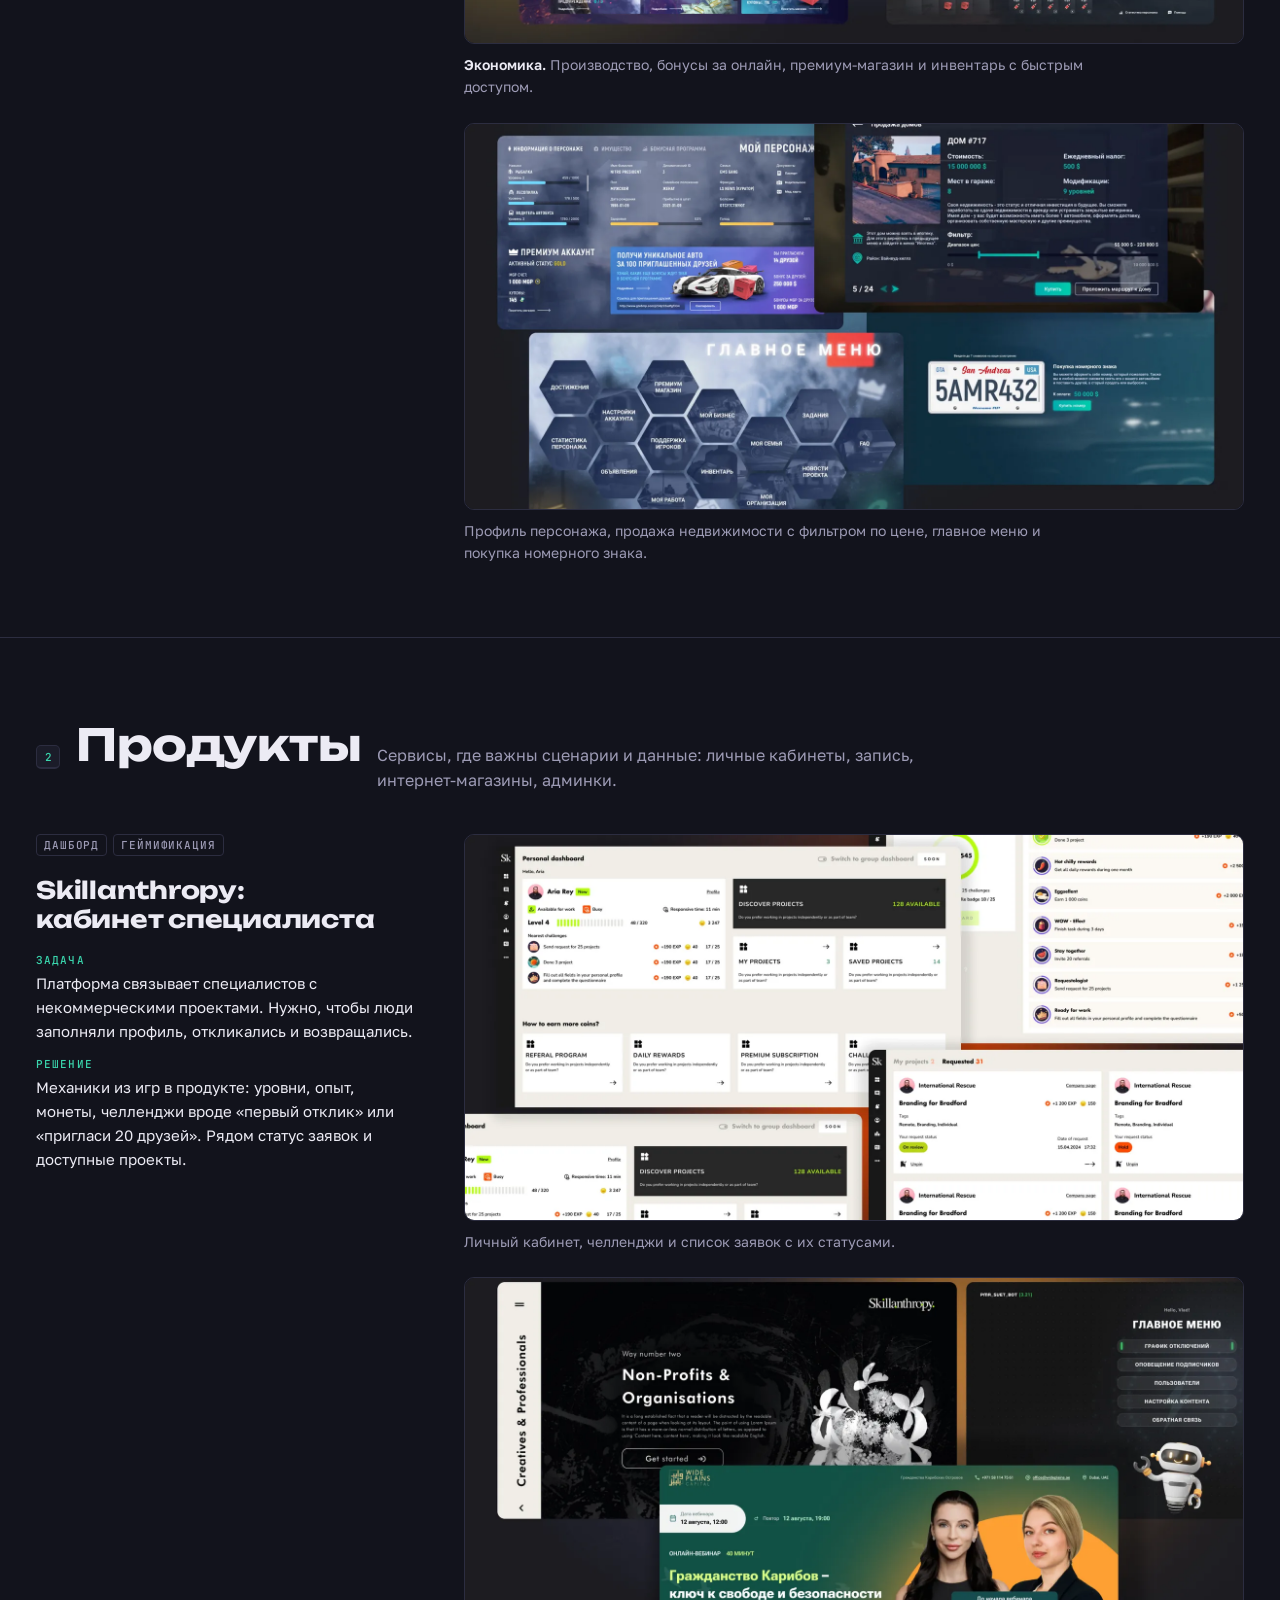
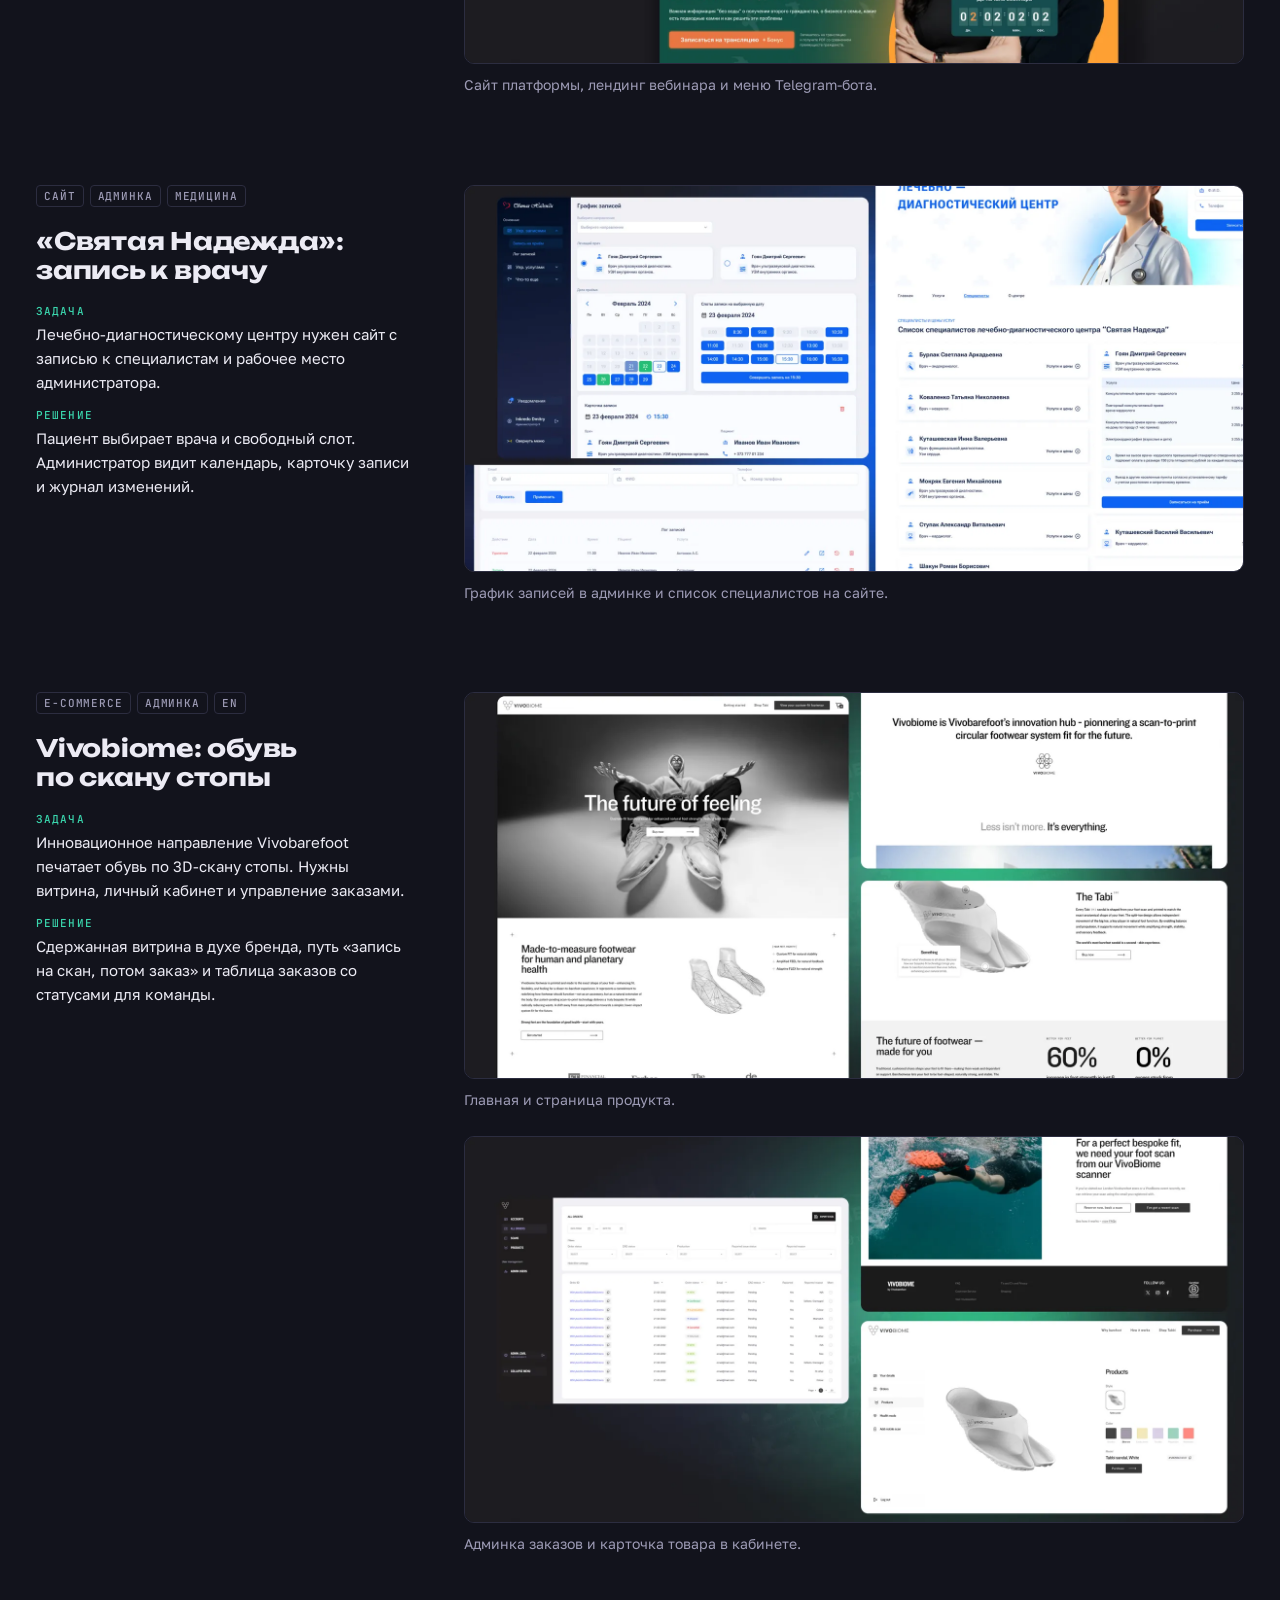
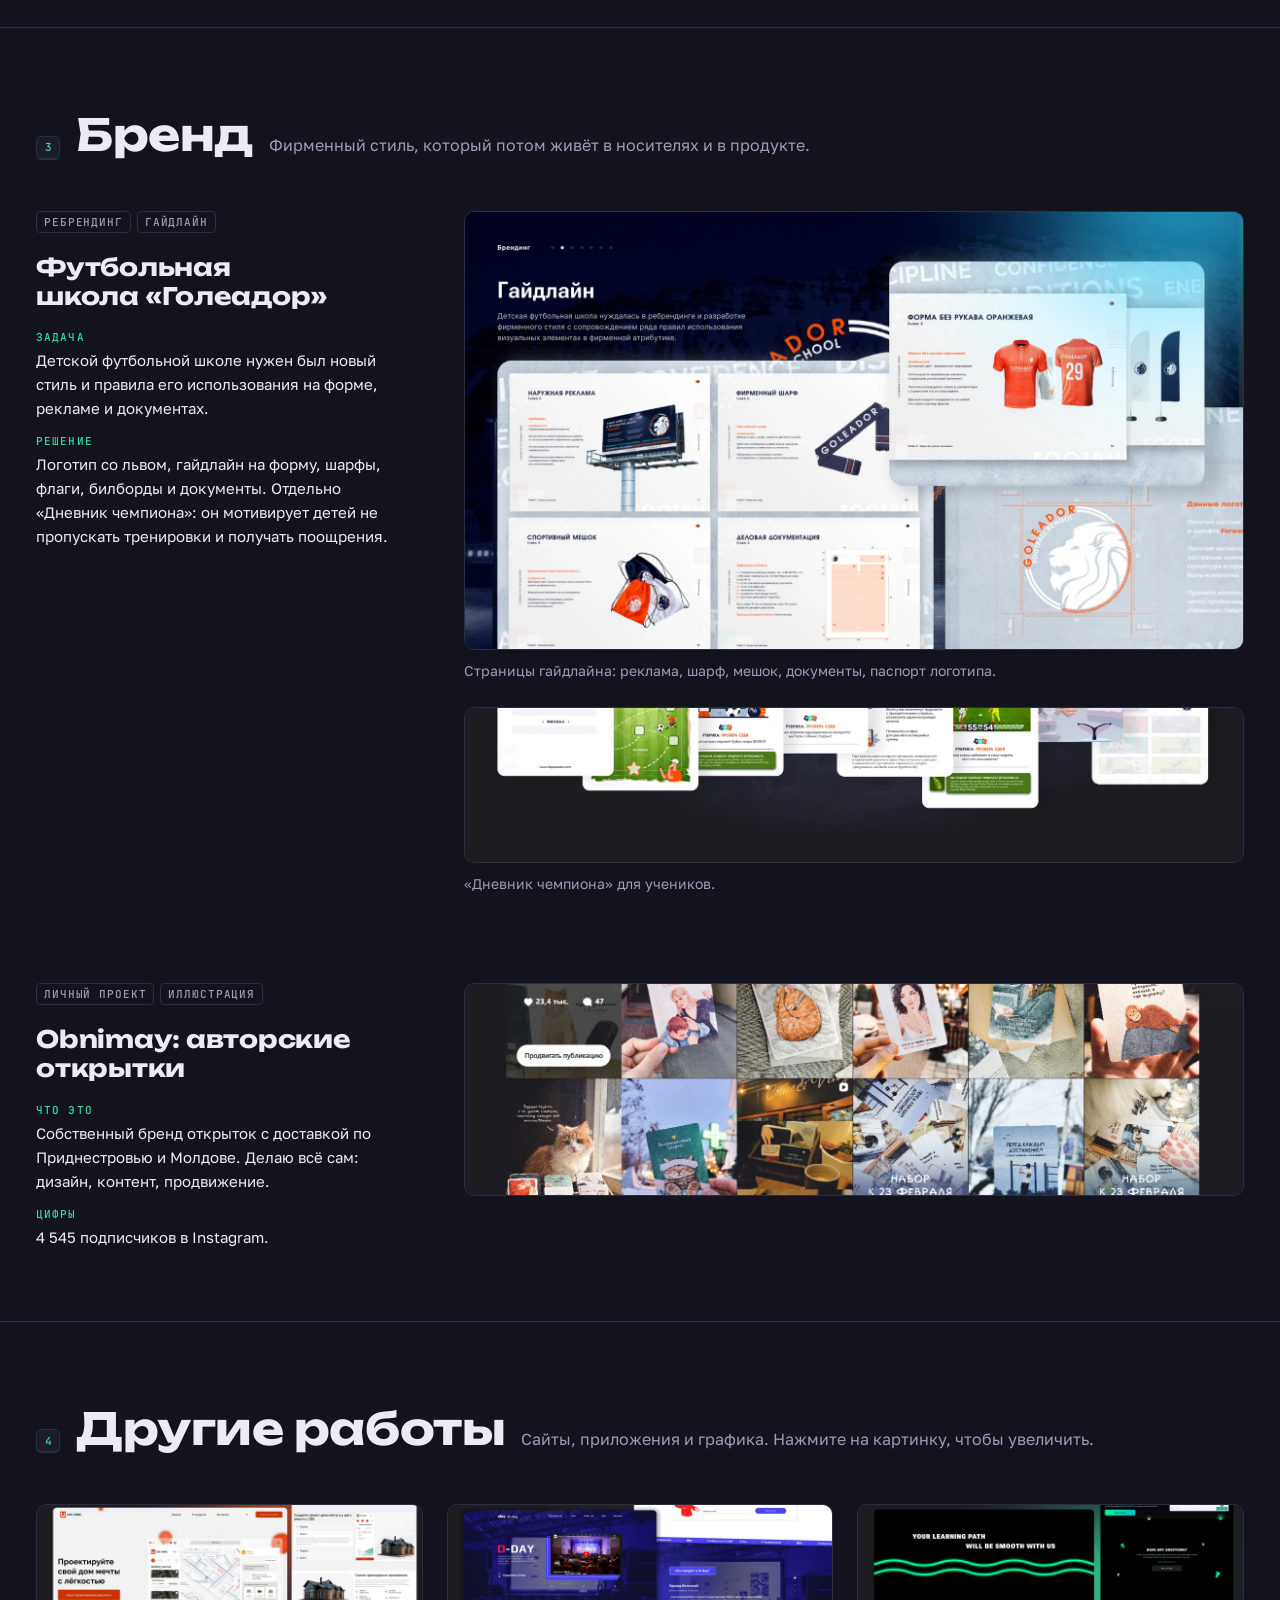
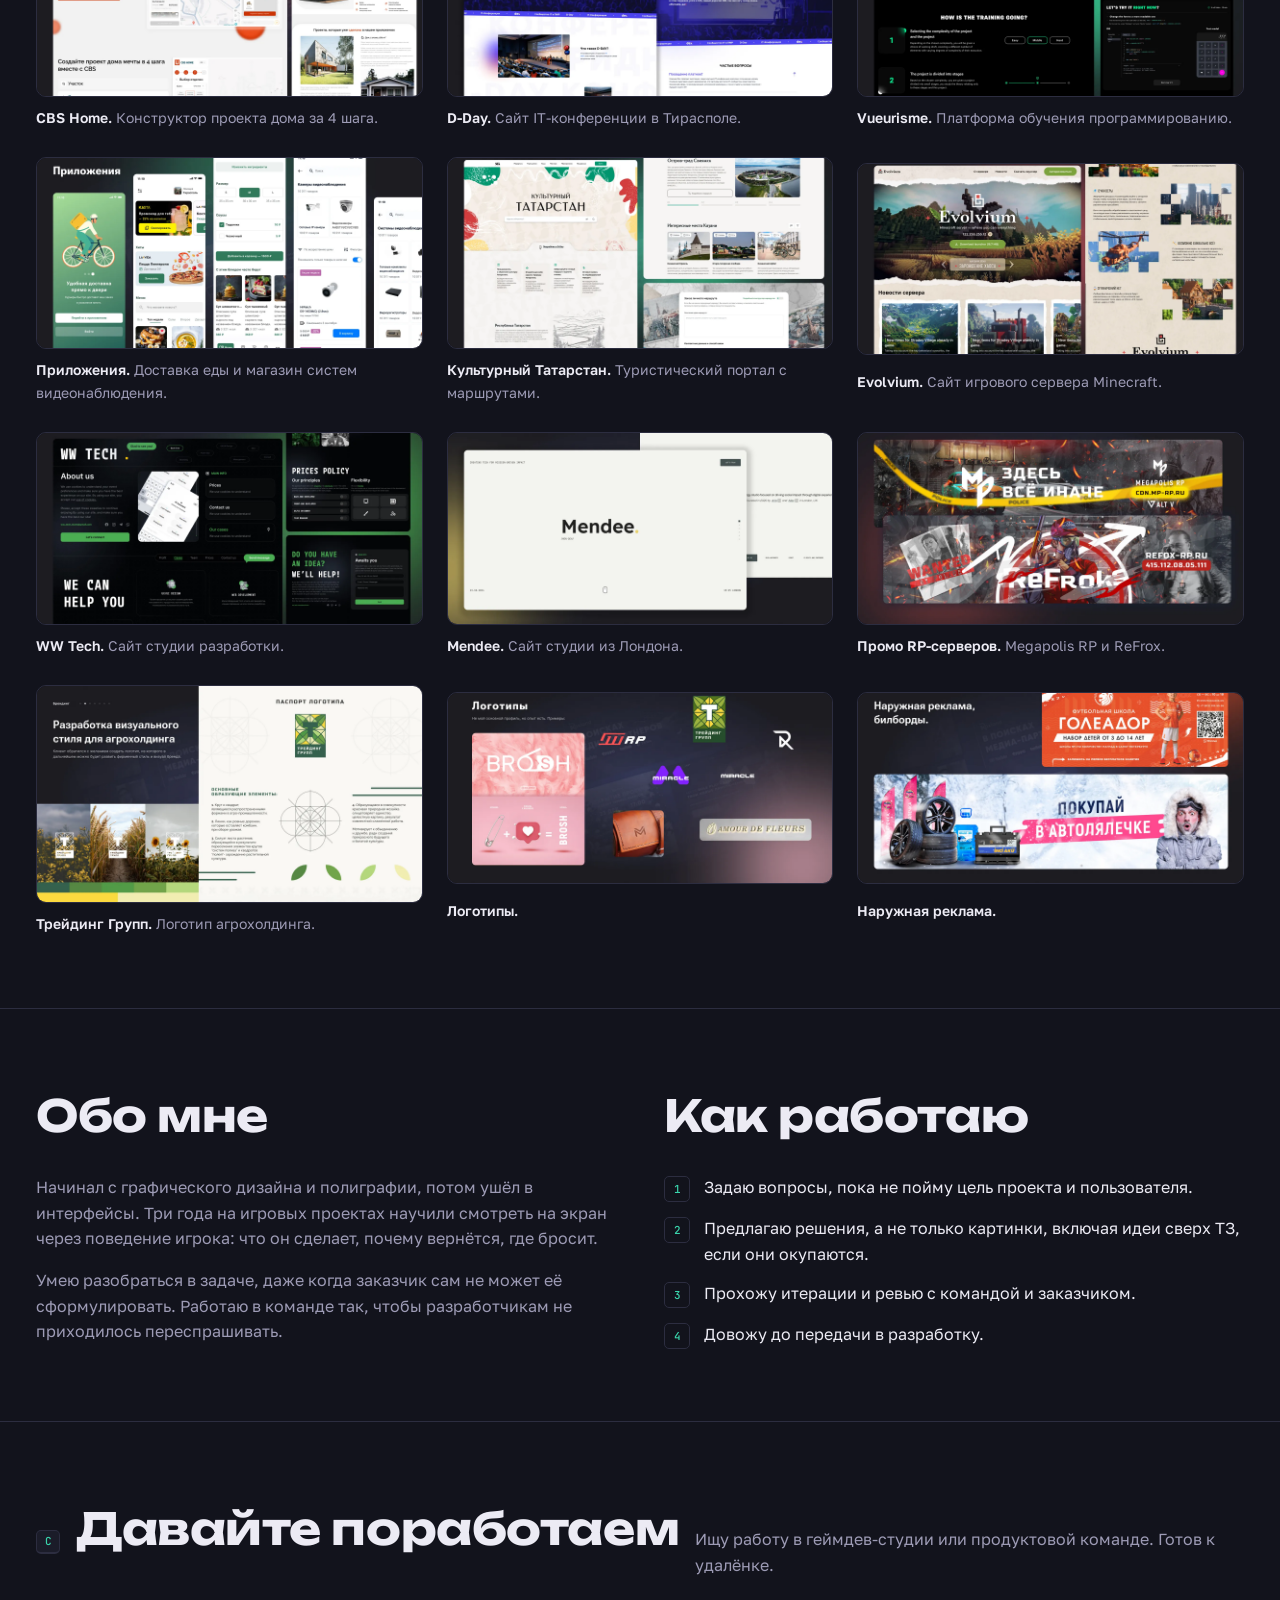
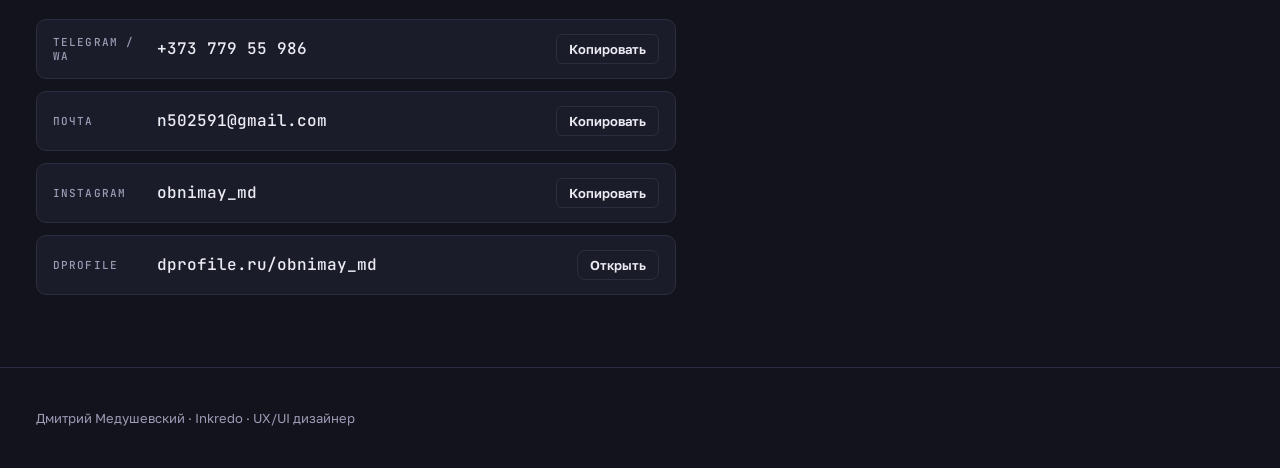
==== commit 197c3060: "Remove draft banner and todo notes Co-Authored-By: Claude Opus 5.5 <noreply@anthropic.com>" ====
--- a/index.html
+++ b/index.html
@@ -10,13 +10,6 @@
 <link rel="stylesheet" href="css/style.css">
 </head>
 <body>
-<div class="draft" id="draft">
-  <div class="wrap">
-    <p>Черновик. Жёлтые пометки показывают, какие факты нужно дописать самому: цифры, роль, итоги проектов. Без них кейсы выглядят как галерея.</p>
-    <button type="button" id="hideTodo">Скрыть пометки</button>
-  </div>
-</div>
-
 <nav class="bar" aria-label="Разделы">
   <div class="wrap">
     <div class="brand"><b>Медушевский</b> · Inkredo</div>
@@ -73,9 +66,7 @@
               <li>Баланс механик, карты и точки интереса</li>
               <li>Баннеры и промо для запусков и ивентов</li>
             </ul></dd></div>
-          <div><dt>Результат</dt><dd><p class="todo">цифры: онлайн до и после, конверсия в донат, retention, число жалоб в поддержку. Хотя бы одна метрика по одному экрану.</p></dd></div>
-        </dl>
-        <p class="todo">роль в команде, движок (RAGE MP / alt:V), стек (Figma, CEF/HTML), с кем работал из разработчиков.</p>
+        </dl>
       </div>
 
       <div class="screens">
@@ -119,7 +110,6 @@
           <button class="shot" type="button"><img src="img/gamemenus.webp" alt="Меню персонажа, продажа домов, главное меню" loading="lazy" width="1600" height="792"></button>
           <figcaption>Профиль персонажа, продажа недвижимости с фильтром по цене, главное меню и покупка номерного знака.</figcaption>
         </figure>
-        <p class="todo">1–2 коротких видео или GIF: открытие меню, анимация уведомления. Игровой UI оценивают в движении.</p>
       </div>
     </article>
   </div>
@@ -141,7 +131,6 @@
         <dl>
           <div><dt>Задача</dt><dd>Платформа связывает специалистов с некоммерческими проектами. Нужно, чтобы люди заполняли профиль, откликались и возвращались.</dd></div>
           <div><dt>Решение</dt><dd>Механики из игр в продукте: уровни, опыт, монеты, челленджи вроде «первый отклик» или «пригласи 20 друзей». Рядом статус заявок и доступные проекты.</dd></div>
-          <div><dt>Итог</dt><dd><p class="todo">для какой страны и команды делал, свою роль, что было запущено.</p></dd></div>
         </dl>
       </div>
       <div class="screens">
@@ -163,7 +152,6 @@
         <dl>
           <div><dt>Задача</dt><dd>Лечебно-диагностическому центру нужен сайт с записью к специалистам и рабочее место администратора.</dd></div>
           <div><dt>Решение</dt><dd>Пациент выбирает врача и свободный слот. Администратор видит календарь, карточку записи и журнал изменений.</dd></div>
-          <div><dt>Итог</dt><dd><p class="todo">запущен ли сайт, сколько записей идёт онлайн, что стало проще администраторам.</p></dd></div>
         </dl>
       </div>
       <div class="screens">
@@ -181,7 +169,6 @@
         <dl>
           <div><dt>Задача</dt><dd>Инновационное направление Vivobarefoot печатает обувь по 3D-скану стопы. Нужны витрина, личный кабинет и управление заказами.</dd></div>
           <div><dt>Решение</dt><dd>Сдержанная витрина в духе бренда, путь «запись на скан, потом заказ» и таблица заказов со статусами для команды.</dd></div>
-          <div><dt>Итог</dt><dd><p class="todo">роль (весь проект или часть), команда, сроки.</p></dd></div>
         </dl>
       </div>
       <div class="screens">
@@ -234,7 +221,7 @@
         <h3>Obnimay: авторские открытки</h3>
         <dl>
           <div><dt>Что это</dt><dd>Собственный бренд открыток с доставкой по Приднестровью и Молдове. Делаю всё сам: дизайн, контент, продвижение.</dd></div>
-          <div><dt>Цифры</dt><dd>4 545 подписчиков в Instagram. <span class="todo">продажи или число отправленных открыток, если можно показать.</span></dd></div>
+          <div><dt>Цифры</dt><dd>4 545 подписчиков в Instagram.</dd></div>
         </dl>
       </div>
       <div class="screens">
@@ -287,7 +274,6 @@
         <li>Прохожу итерации и ревью с командой и заказчиком.</li>
         <li>Довожу до передачи в разработку.</li>
       </ol>
-      <p class="todo" style="margin-top:20px">инструменты (Figma, Photoshop, Illustrator, After Effects?) и английский, если есть.</p>
     </div>
   </div>
 </section>
@@ -296,7 +282,6 @@
 <section class="chapter" id="contact">
   <div class="wrap">
     <div class="chapter-head"><kbd>C</kbd><h2>Давайте поработаем</h2><p>Ищу работу в геймдев-студии или продуктовой команде. Готов к удалёнке.</p></div>
-    <p class="todo" style="max-width:640px;margin-bottom:16px">формат работы и город, если важно.</p>
     <div class="contact">
       <div class="row"><span>Telegram / WA</span><code>+373 779 55 986</code><button type="button" data-copy="+37377955986">Копировать</button></div>
       <div class="row"><span>Почта</span><code>n502591@gmail.com</code><button type="button" data-copy="n502591@gmail.com">Копировать</button></div>
--- a/css/style.css
+++ b/css/style.css
@@ -7,7 +7,6 @@
   --muted:#9d9bb5;
   --violet:#8d7dff;     /* accent, taken from his tuning UI */
   --hud:#3ad6ad;        /* key hints only */
-  --todo:#ffc65c;
   --f-display:"Unbounded","Arial Black",system-ui,sans-serif;
   --f-body:"Golos Text",system-ui,-apple-system,"Segoe UI",sans-serif;
   --f-mono:"JetBrains Mono",ui-monospace,Menlo,Consolas,monospace;
@@ -34,15 +33,6 @@
 .keys a:hover,.keys a:focus-visible{color:var(--text)}
 kbd{font:500 11px var(--f-mono);min-width:24px;height:24px;padding:0 6px;display:inline-grid;place-items:center;border-radius:5px;background:var(--panel);border:1px solid var(--line);border-bottom-width:2px;color:var(--hud)}
 @media (max-width:760px){.brand{display:none}.keys{margin-left:0;justify-content:space-between;width:100%}.keys a span{display:none}.keys a::after{content:attr(data-short);font-size:13px}}
-
-/* draft notice + todo notes */
-.draft{background:color-mix(in srgb,var(--todo) 12%,var(--ink));border-bottom:1px solid color-mix(in srgb,var(--todo) 35%,var(--ink));font-size:14px}
-.draft .wrap{display:flex;gap:12px;align-items:center;flex-wrap:wrap;padding-block:10px}
-.draft p{flex:1 1 320px;min-width:0}
-.draft button{font:600 13px var(--f-body);color:var(--ink);background:var(--todo);border:0;border-radius:6px;padding:8px 14px;cursor:pointer}
-.todo{border:1px dashed var(--todo);color:var(--todo);border-radius:8px;padding:10px 14px;font-size:14px;line-height:1.5}
-.todo::before{content:"✎ Заполнить: ";font-weight:600}
-body.clean .todo,body.clean .draft{display:none}
 
 /* hero */
 .hero .wrap{display:grid;grid-template-columns:minmax(0,1fr) auto;gap:40px;align-items:end;padding-block:72px 48px}
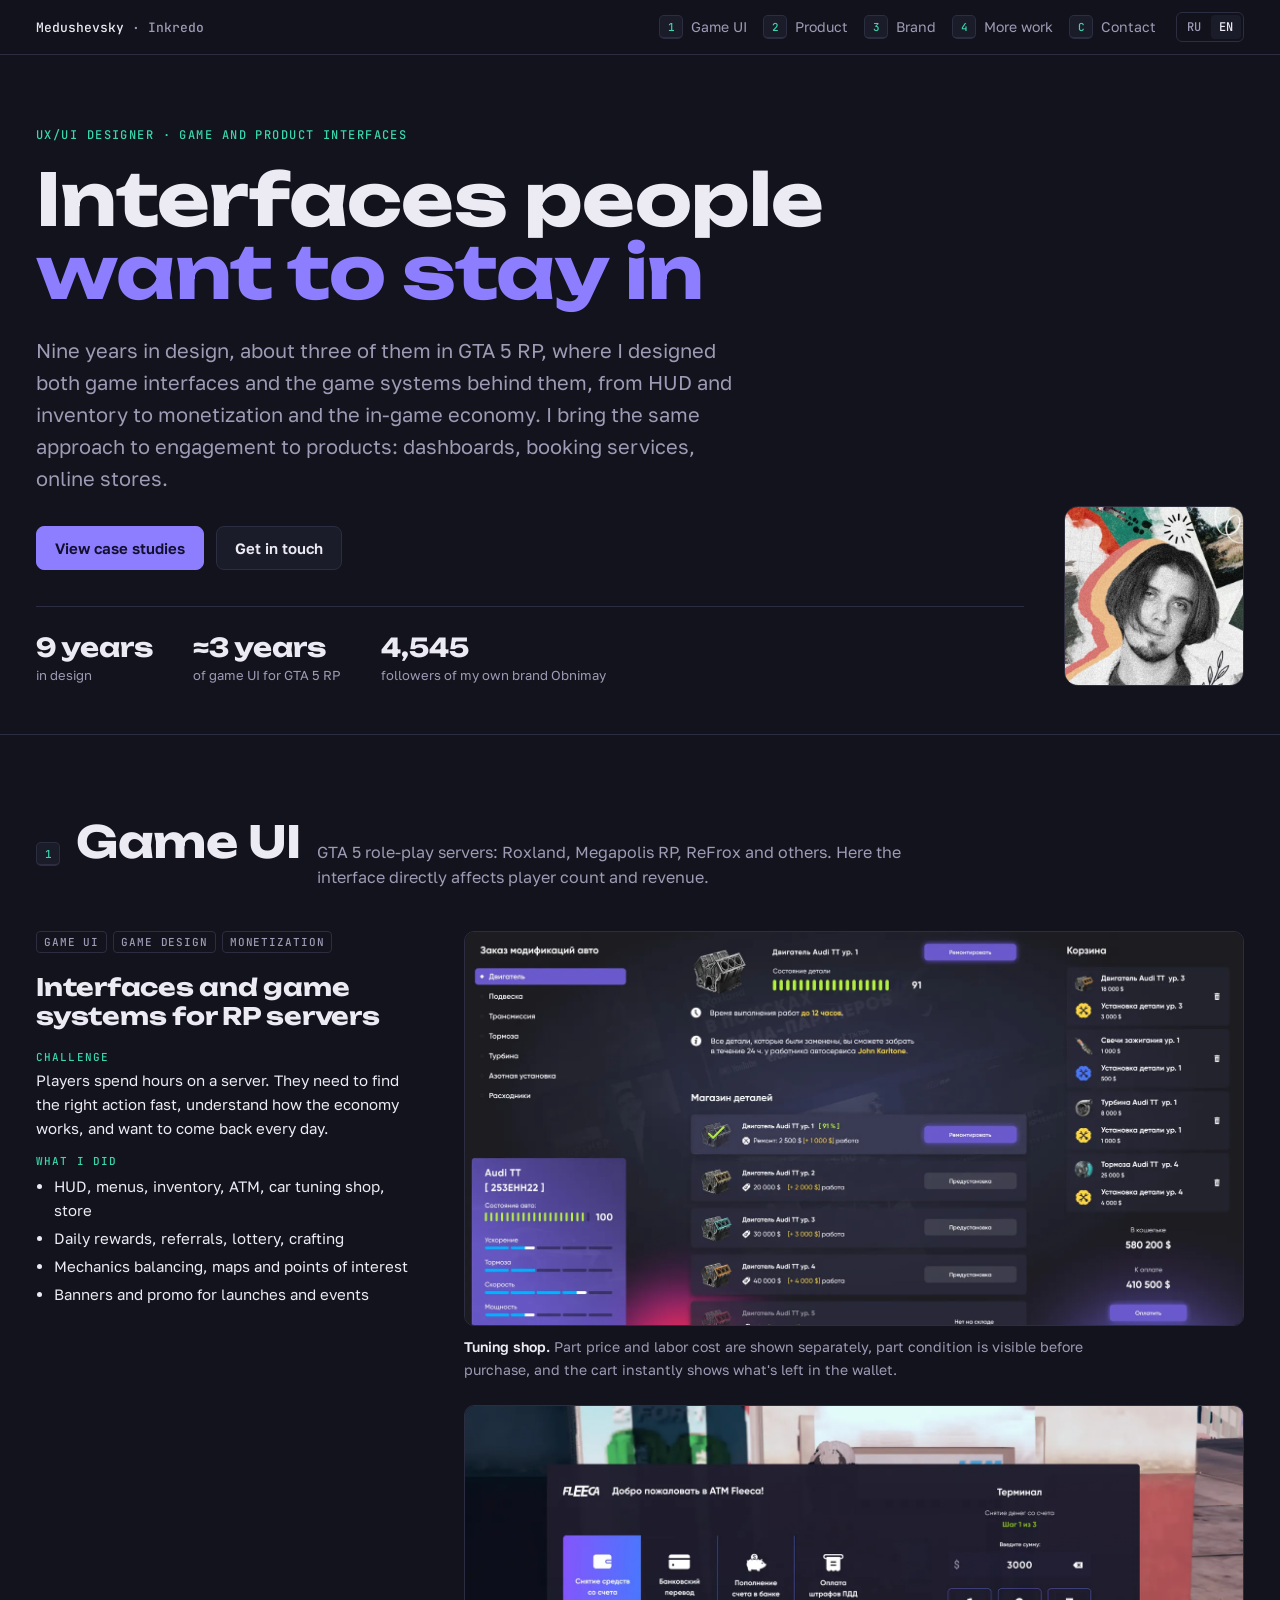
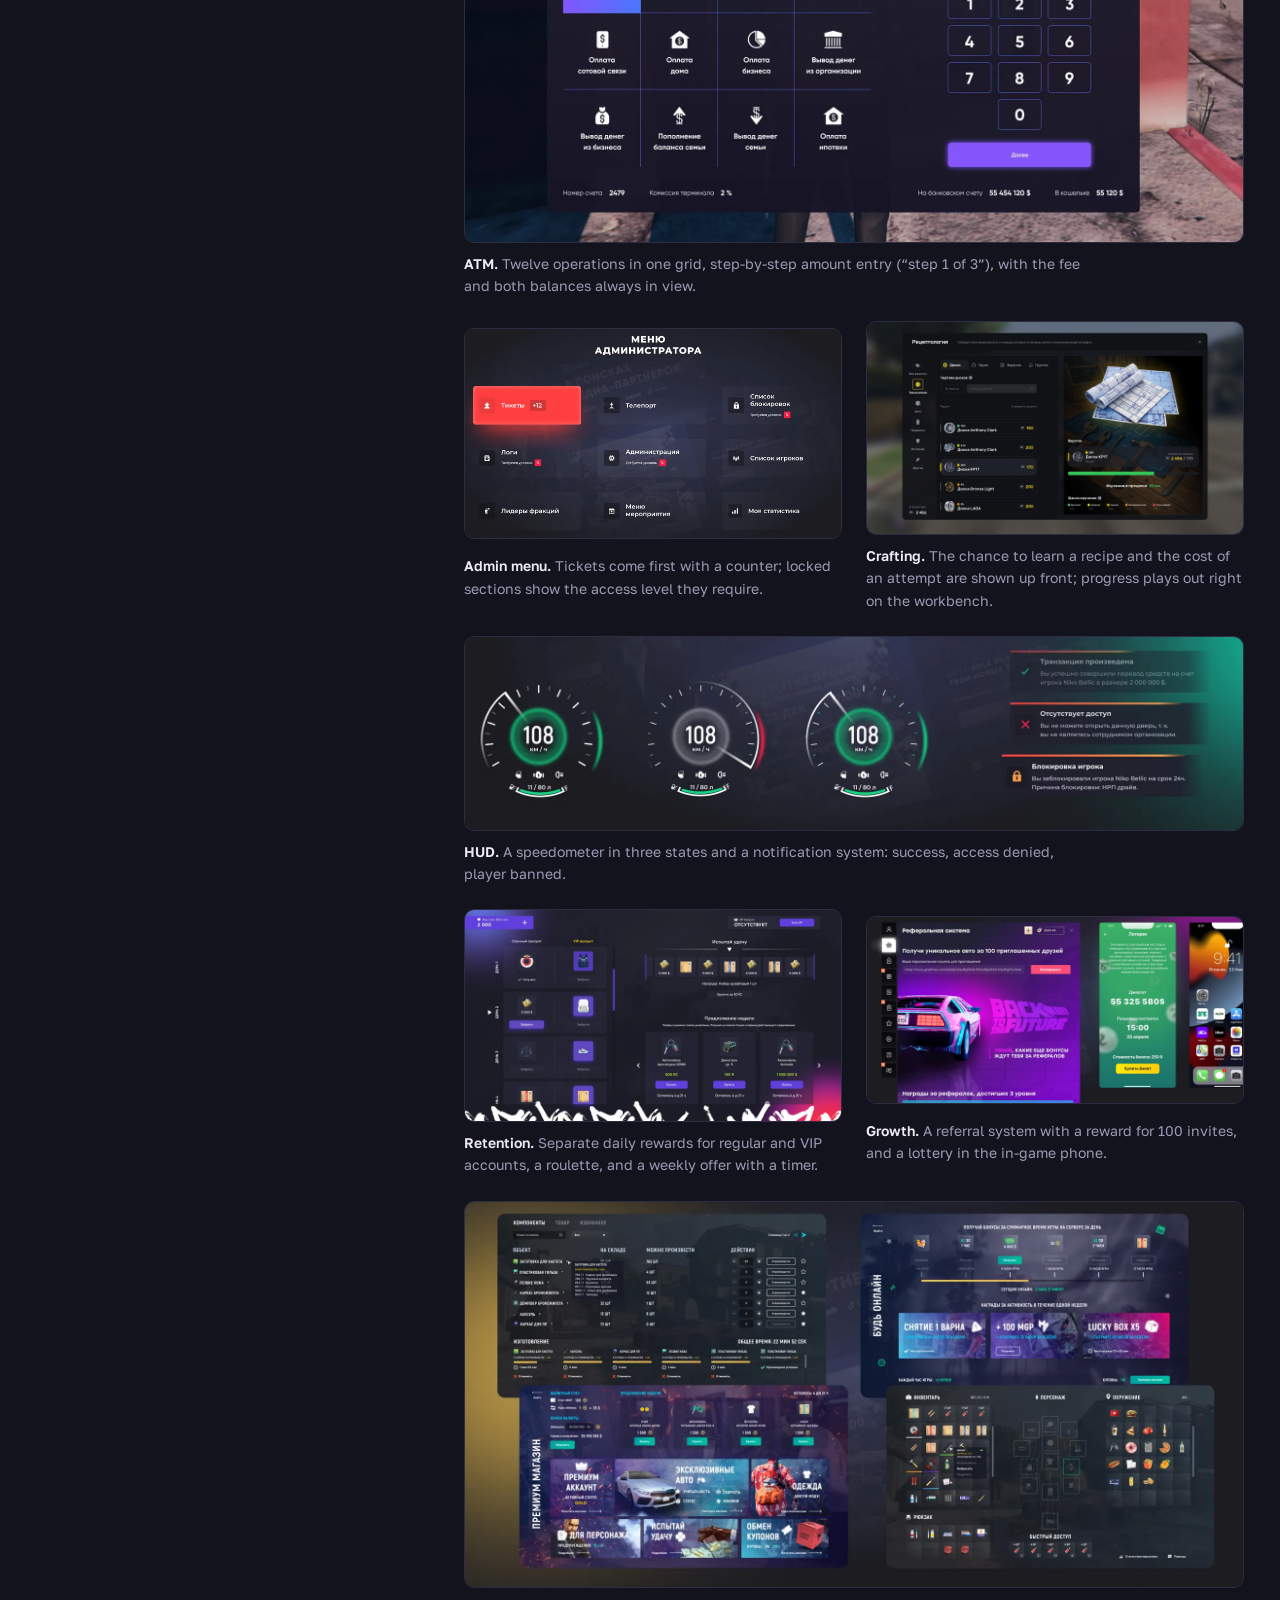
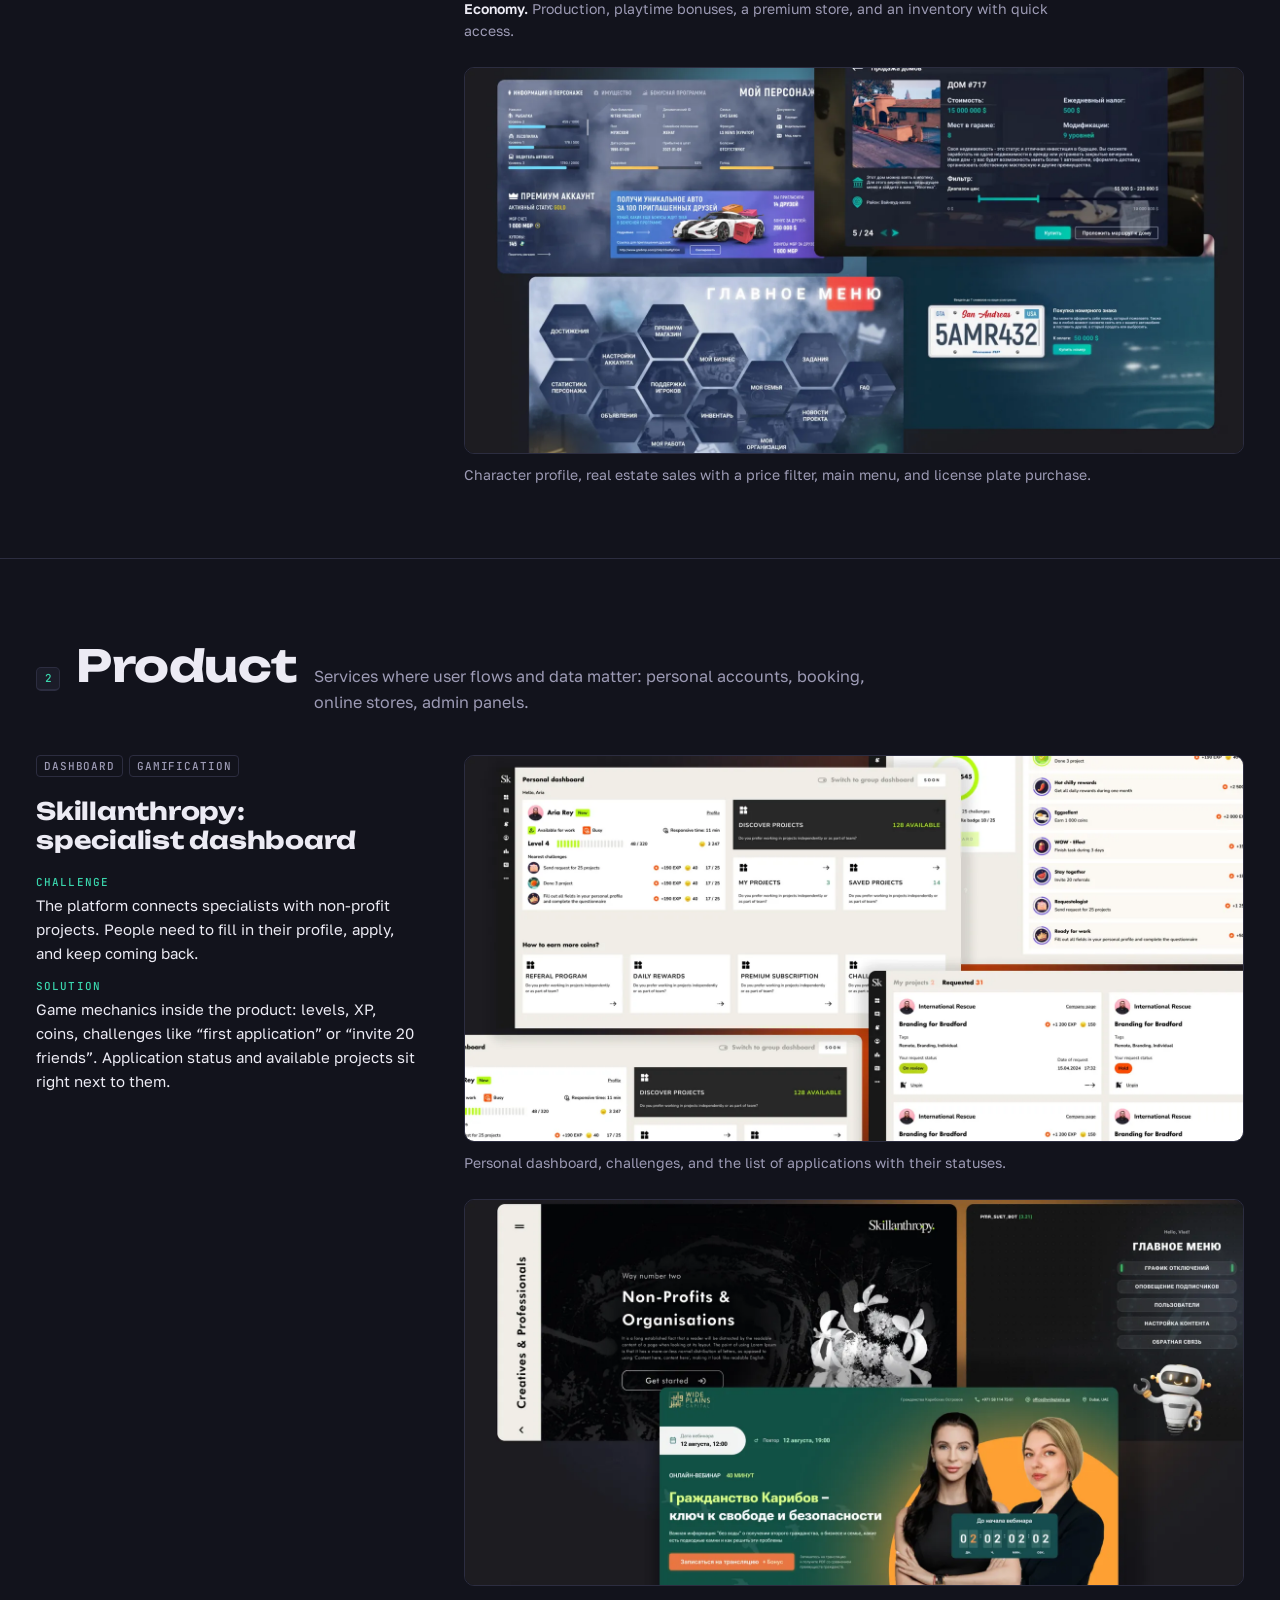
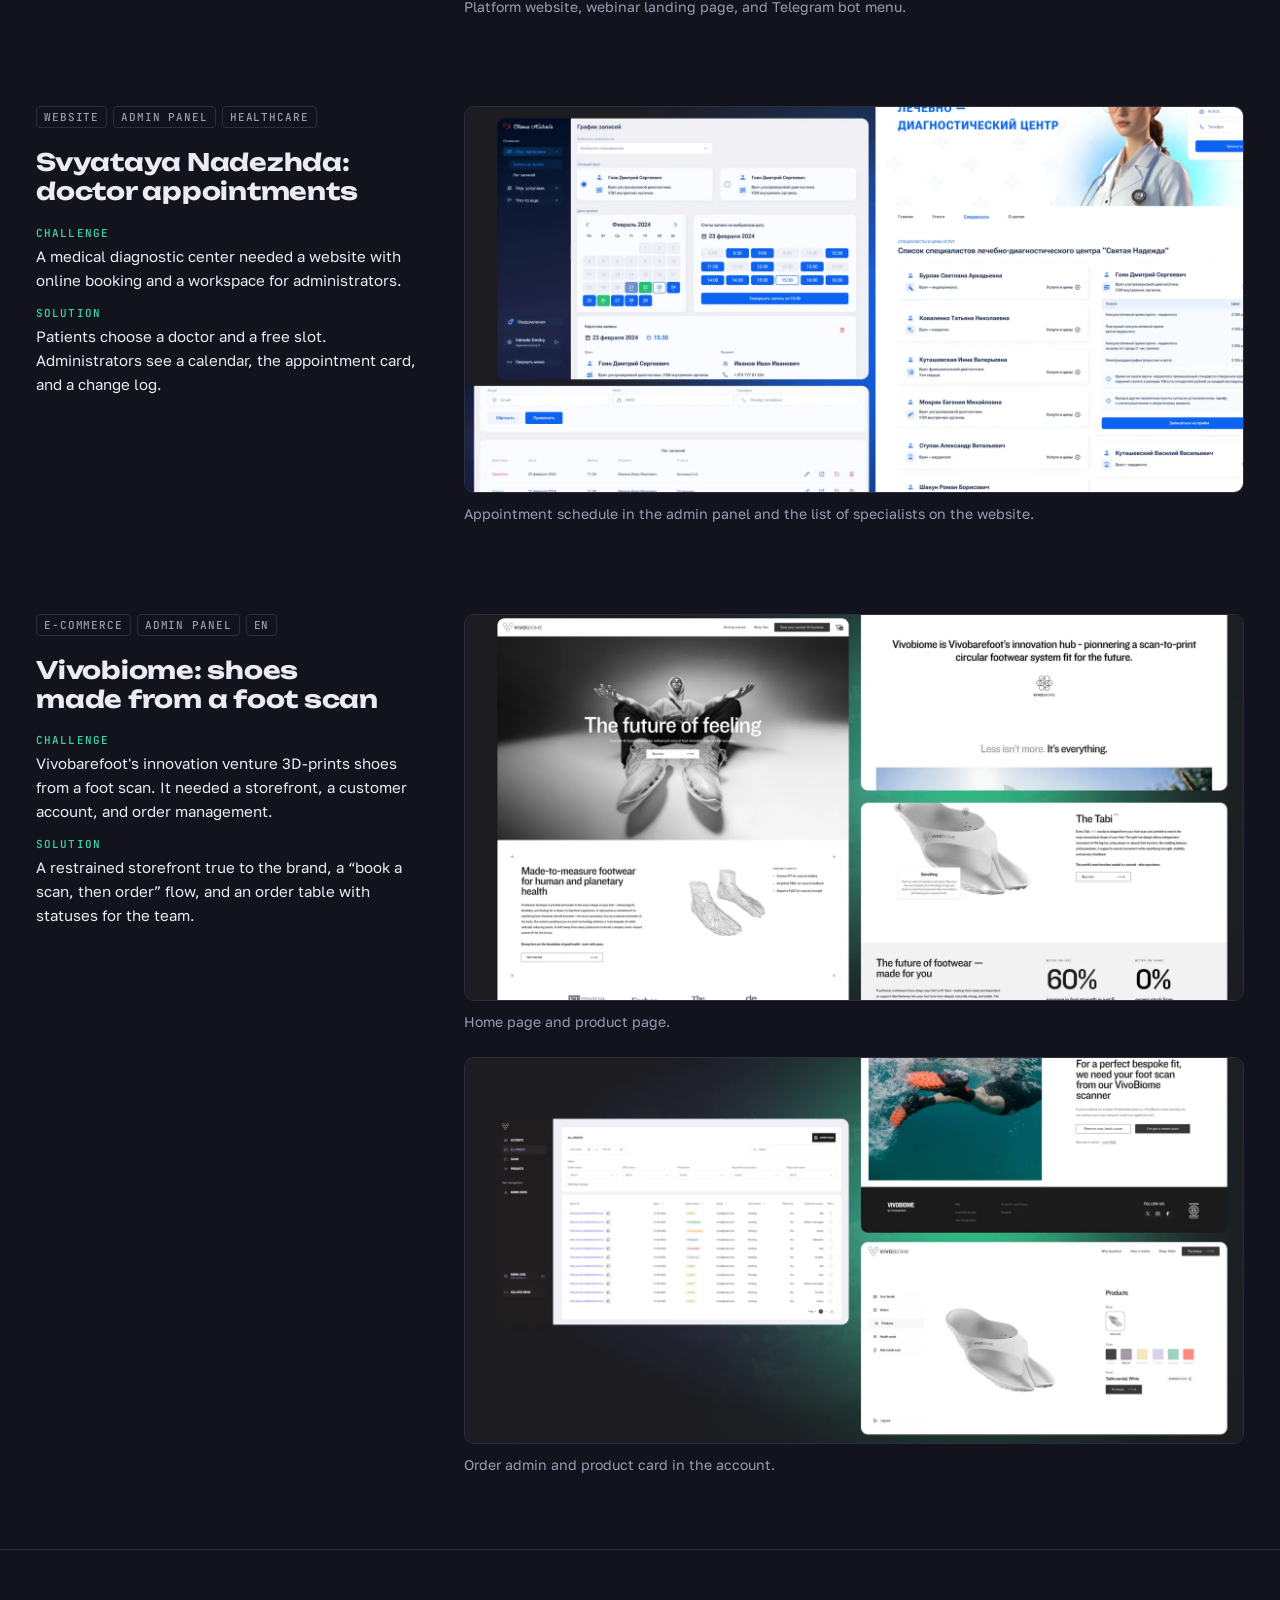
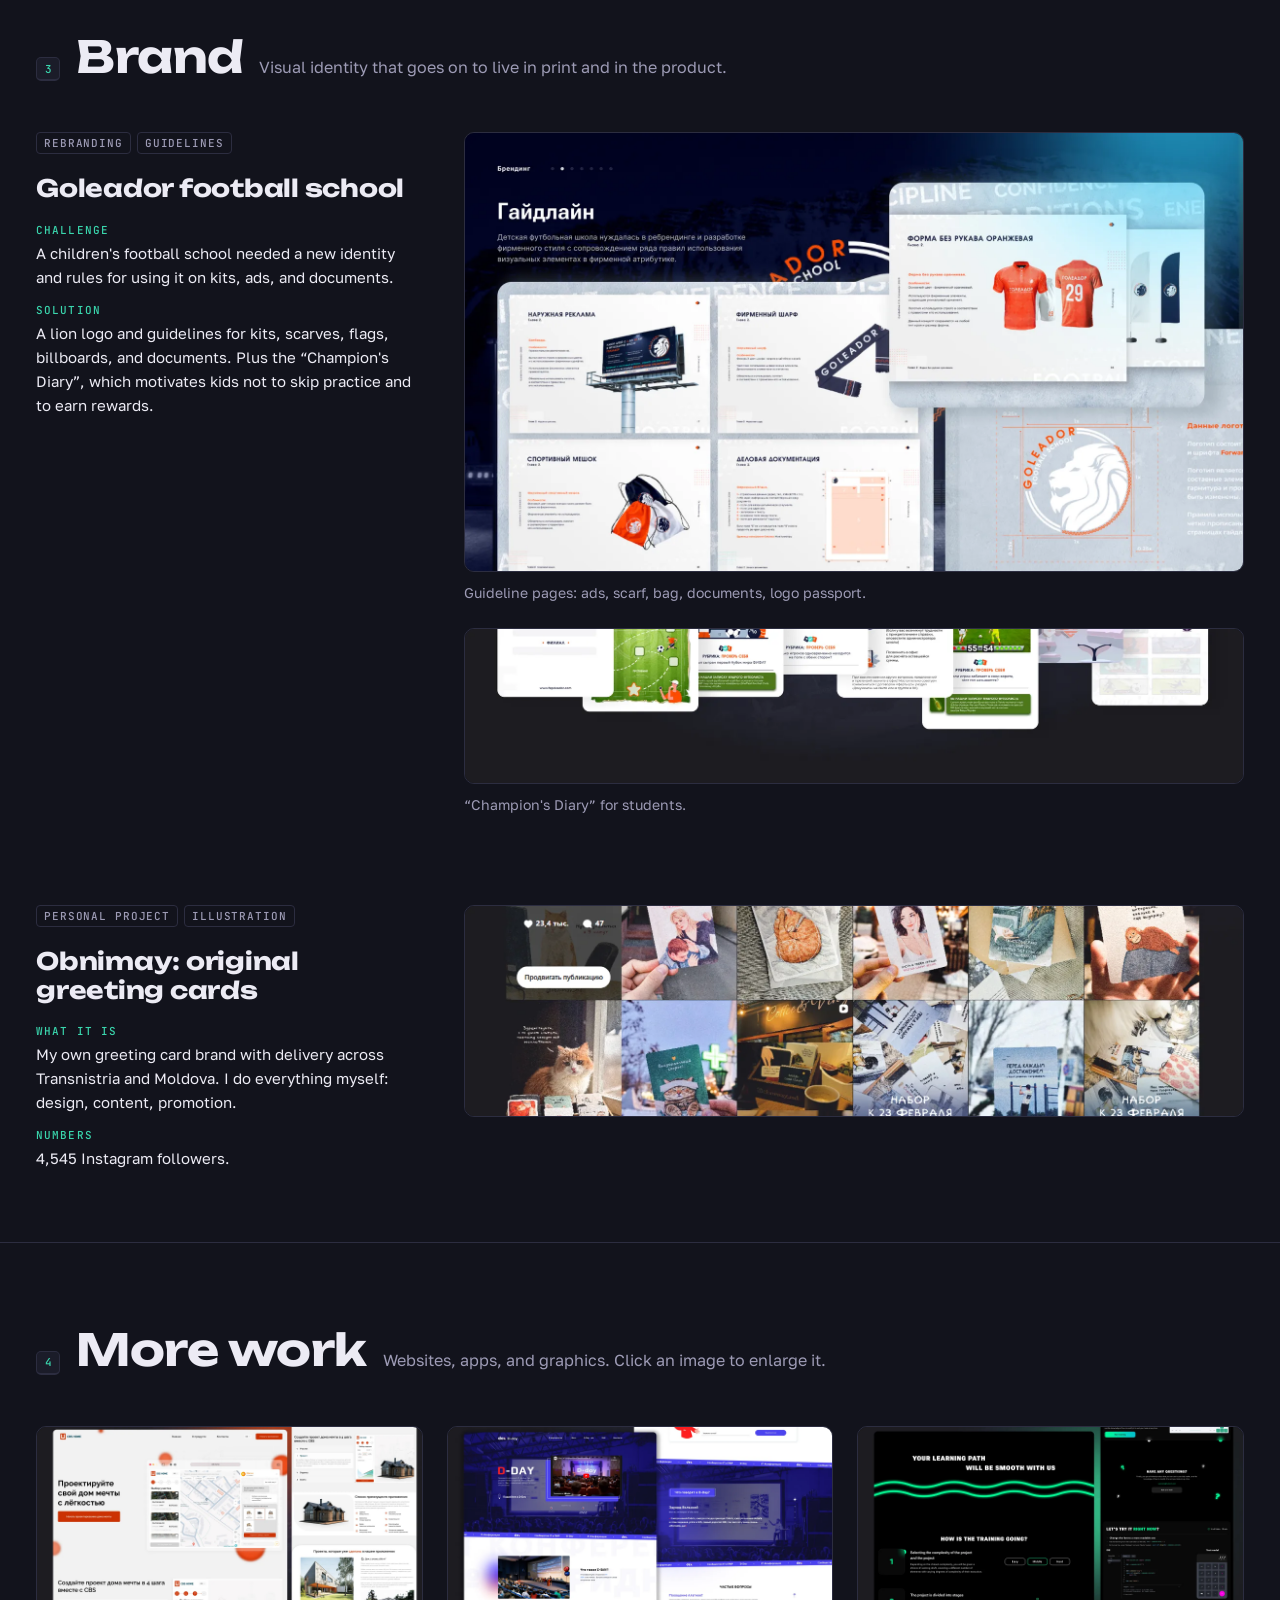
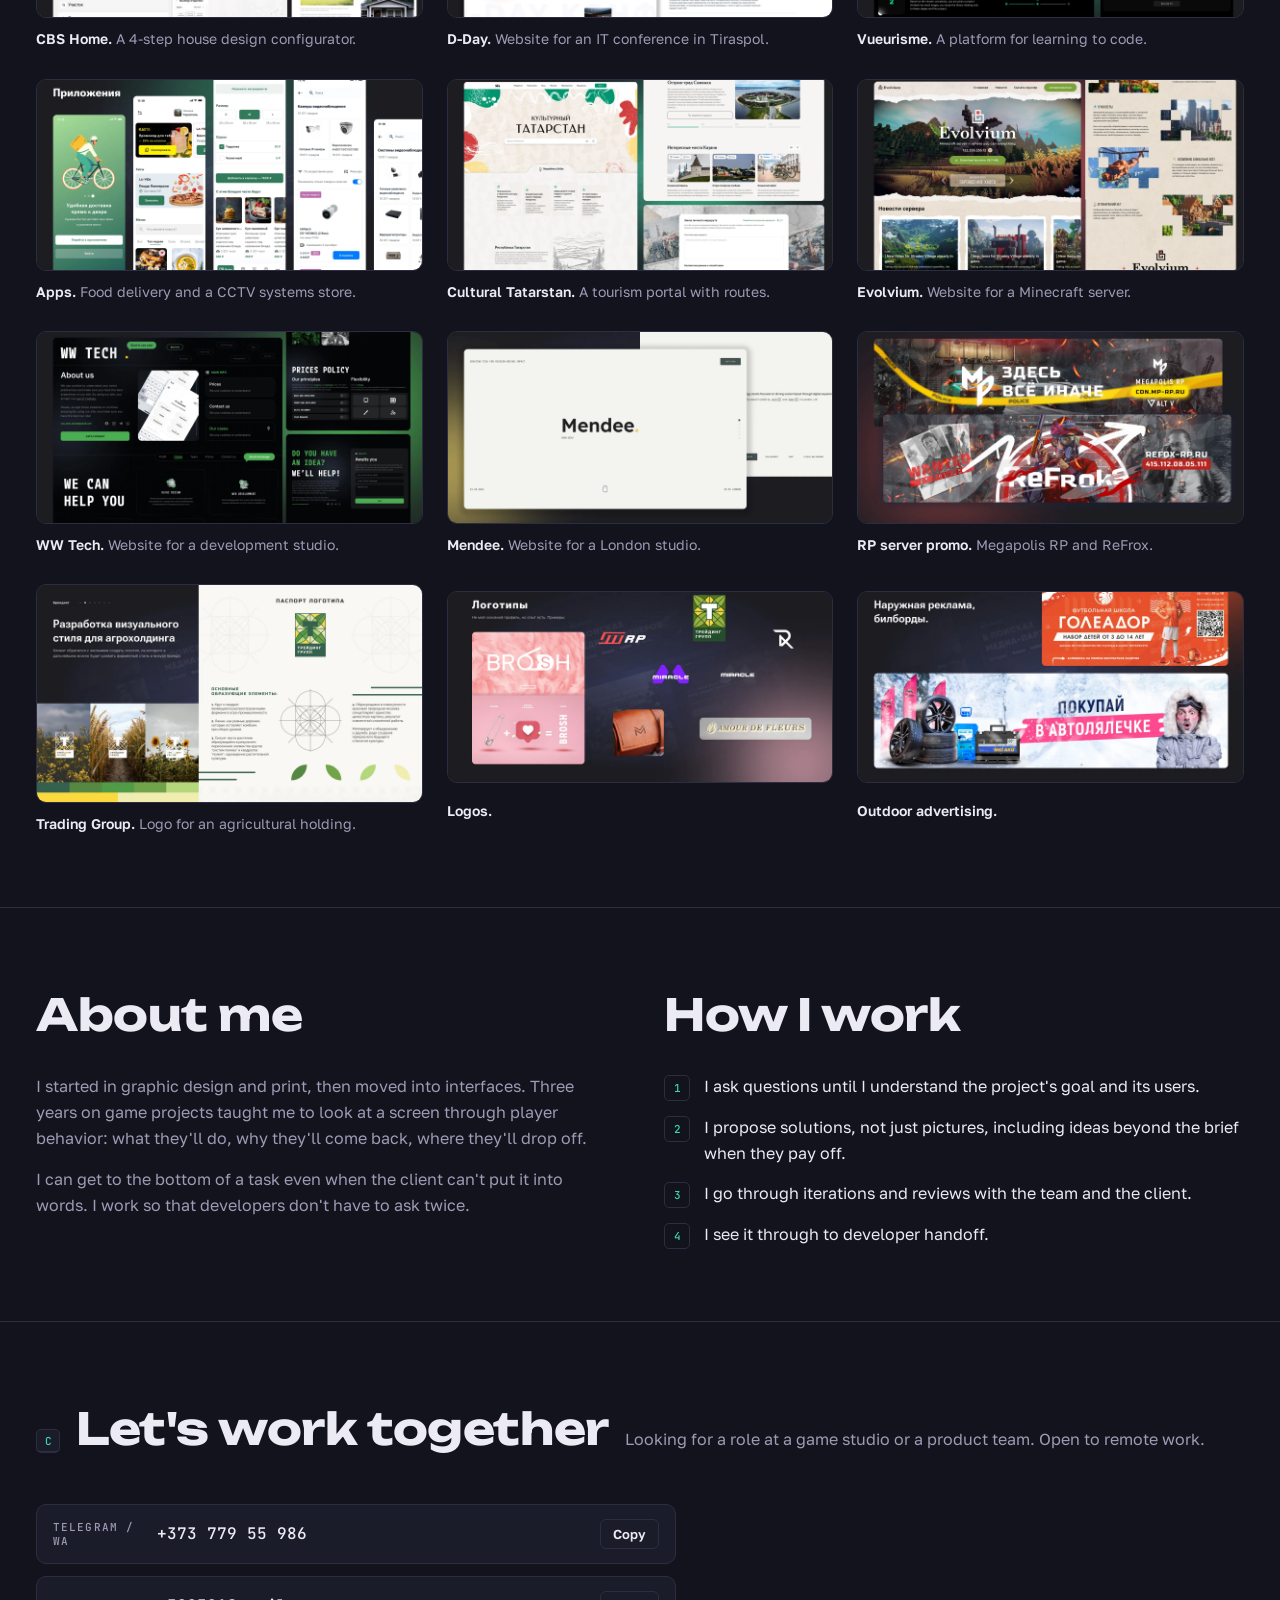
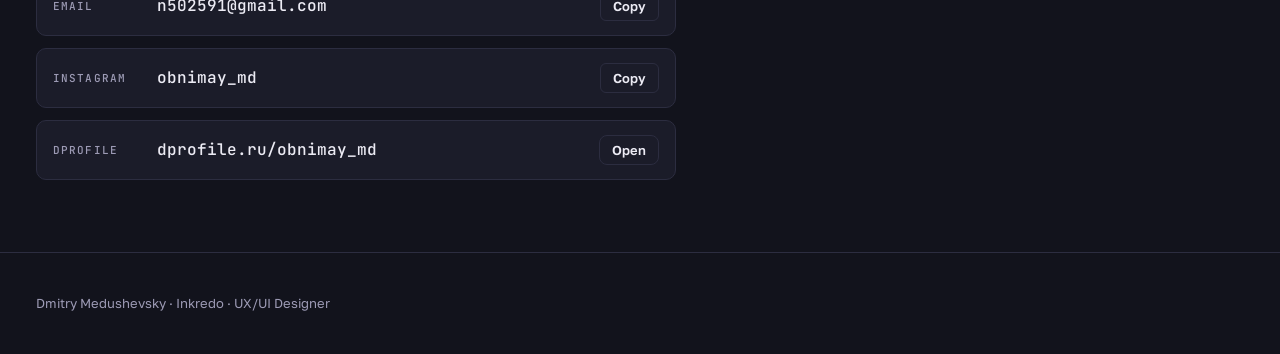
==== commit bd762be7: "Add English version with auto language detection and RU/EN switcher Co-Authored-By: Claude Opus 5.5 " ====
--- a/index.html
+++ b/index.html
@@ -5,6 +5,18 @@
 <meta name="viewport" content="width=device-width, initial-scale=1, viewport-fit=cover">
 <title>Дмитрий Медушевский — UX/UI дизайнер</title>
 <meta name="description" content="Портфолио Дмитрия Медушевского: игровые интерфейсы, продуктовый UX/UI и брендинг.">
+<link rel="alternate" hreflang="ru" href="https://dmitry-cv.github.io/">
+<link rel="alternate" hreflang="en" href="https://dmitry-cv.github.io/en/">
+<link rel="alternate" hreflang="x-default" href="https://dmitry-cv.github.io/en/">
+<script>
+// Non-Russian-speaking visitors get the English page, unless they picked a language in the switcher.
+(function(){
+  var p;try{p=localStorage.getItem('lang')}catch(e){}
+  if(p==='ru')return;
+  var l=((navigator.languages&&navigator.languages[0])||navigator.language||'').toLowerCase();
+  if(p==='en'||(!p&&!/^(ru|uk|be|kk)(-|$)/.test(l)))location.replace('en/'+location.hash);
+})();
+</script>
 <link rel="preconnect" href="https://fonts.googleapis.com">
 <link rel="stylesheet" href="https://fonts.googleapis.com/css2?family=Unbounded:wght@500;700&family=Golos+Text:wght@400;500;600&family=JetBrains+Mono:wght@500&display=swap">
 <link rel="stylesheet" href="css/style.css">
@@ -20,6 +32,7 @@
       <li><a href="#more" data-short="Ещё"><kbd>4</kbd><span>Другие работы</span></a></li>
       <li><a href="#contact" data-short="Связь"><kbd>C</kbd><span>Контакты</span></a></li>
     </ul>
+    <div class="lang"><span aria-current="true">RU</span><a href="en/" hreflang="en" lang="en" data-lang="en">EN</a></div>
   </div>
 </nav>
 
--- a/css/style.css
+++ b/css/style.css
@@ -32,7 +32,11 @@
 .keys a{display:flex;align-items:center;gap:8px;text-decoration:none;font-size:14px;color:var(--muted)}
 .keys a:hover,.keys a:focus-visible{color:var(--text)}
 kbd{font:500 11px var(--f-mono);min-width:24px;height:24px;padding:0 6px;display:inline-grid;place-items:center;border-radius:5px;background:var(--panel);border:1px solid var(--line);border-bottom-width:2px;color:var(--hud)}
-@media (max-width:760px){.brand{display:none}.keys{margin-left:0;justify-content:space-between;width:100%}.keys a span{display:none}.keys a::after{content:attr(data-short);font-size:13px}}
+.lang{display:flex;gap:2px;font:500 12px var(--f-mono);border:1px solid var(--line);border-radius:6px;padding:2px}
+.lang>*{padding:4px 8px;border-radius:4px;text-decoration:none;color:var(--muted)}
+.lang a:hover,.lang a:focus-visible{color:var(--text)}
+.lang [aria-current]{background:var(--panel);color:var(--text)}
+@media (max-width:760px){.brand{display:none}.keys{margin-left:0;justify-content:space-between;flex:1;min-width:0}.keys kbd{display:none}.keys a span{display:none}.keys{gap:4px 10px}.keys a::after{content:attr(data-short);font-size:13px}.bar .wrap{gap:10px}.lang [aria-current]{display:none}}
 
 /* hero */
 .hero .wrap{display:grid;grid-template-columns:minmax(0,1fr) auto;gap:40px;align-items:end;padding-block:72px 48px}
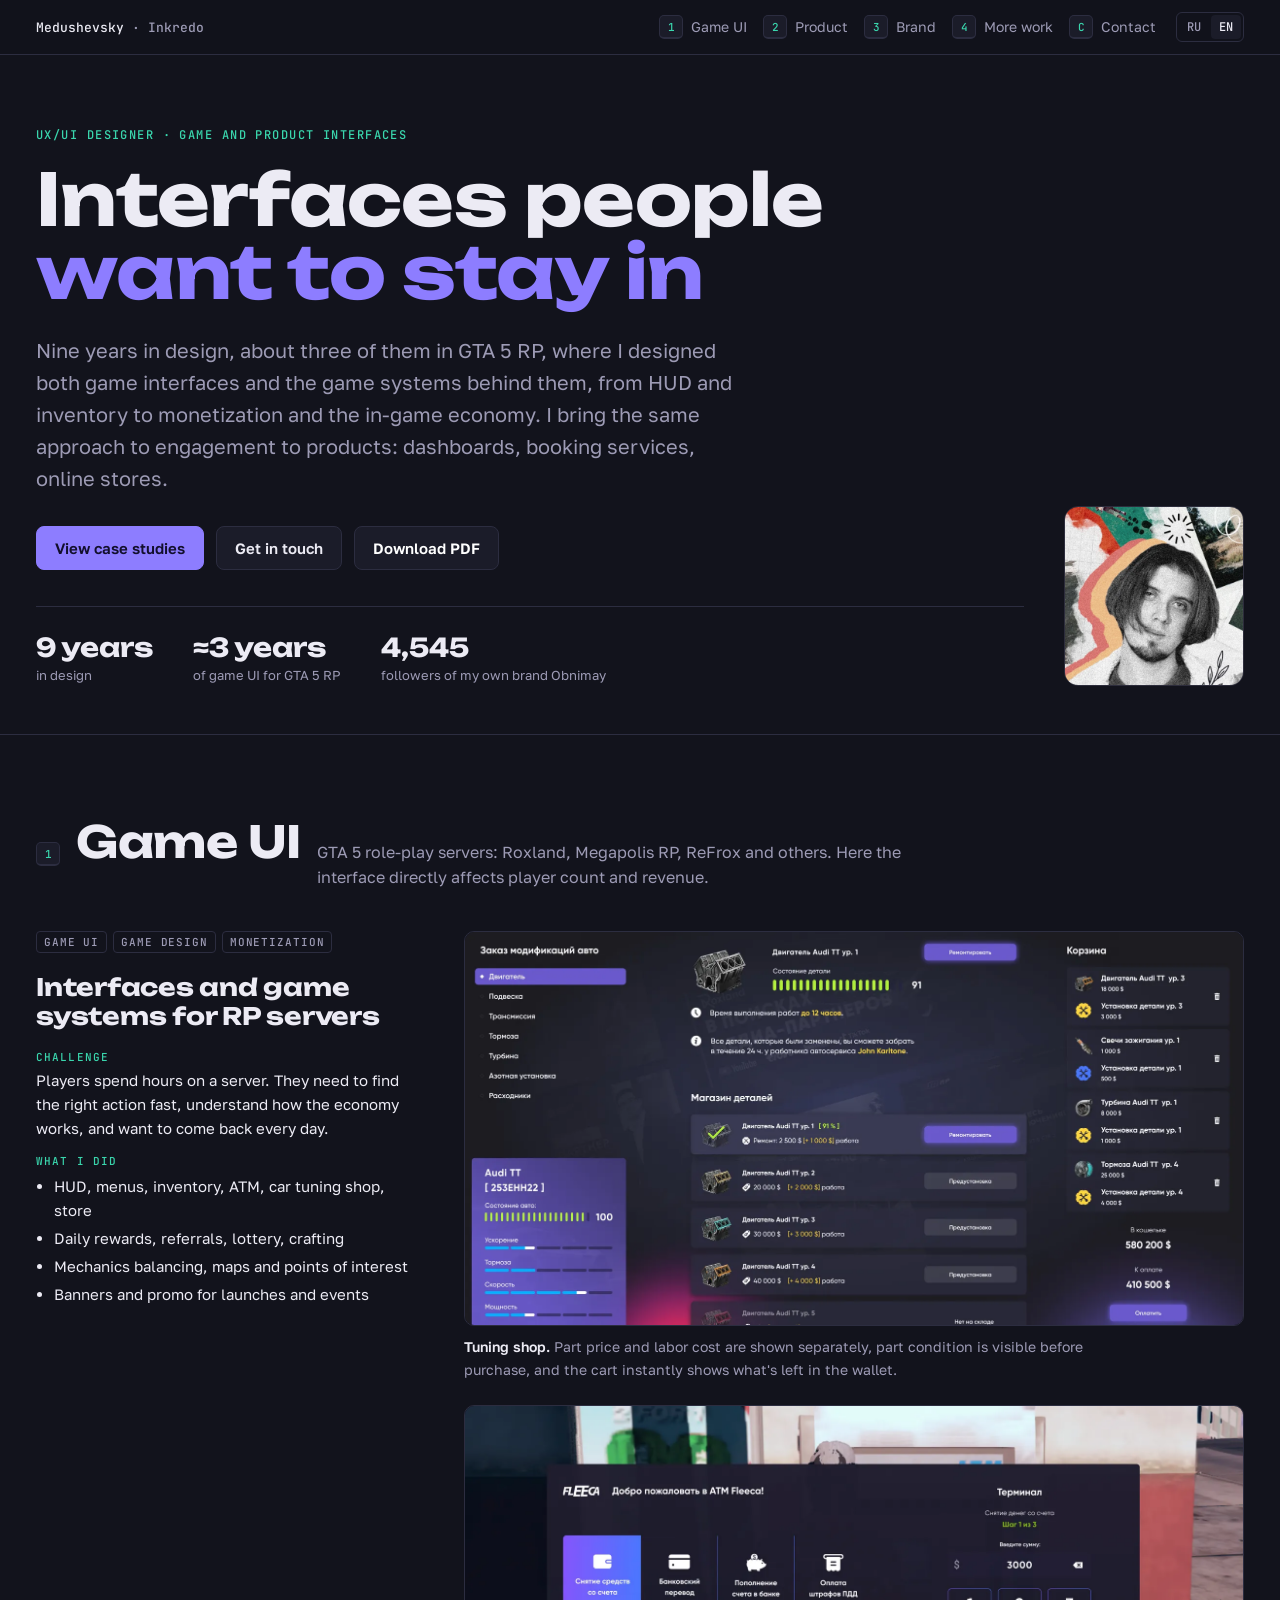
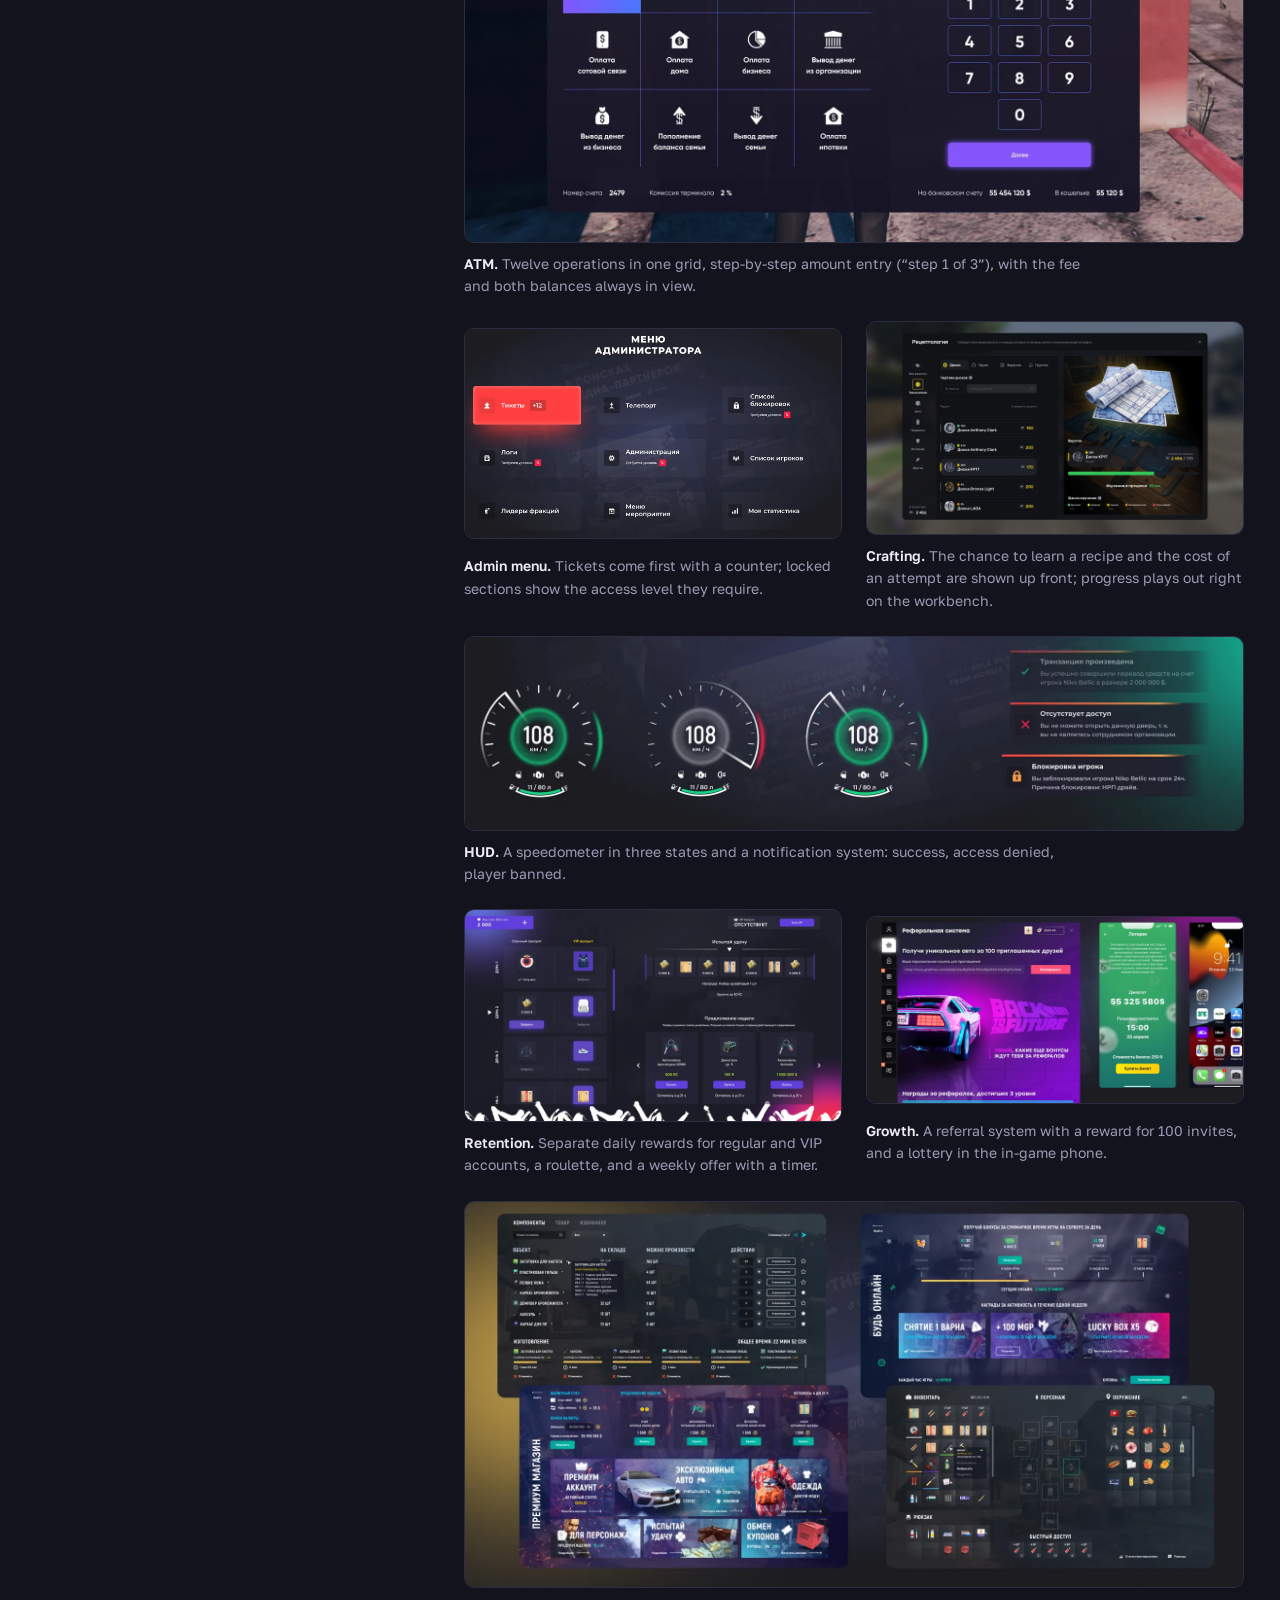
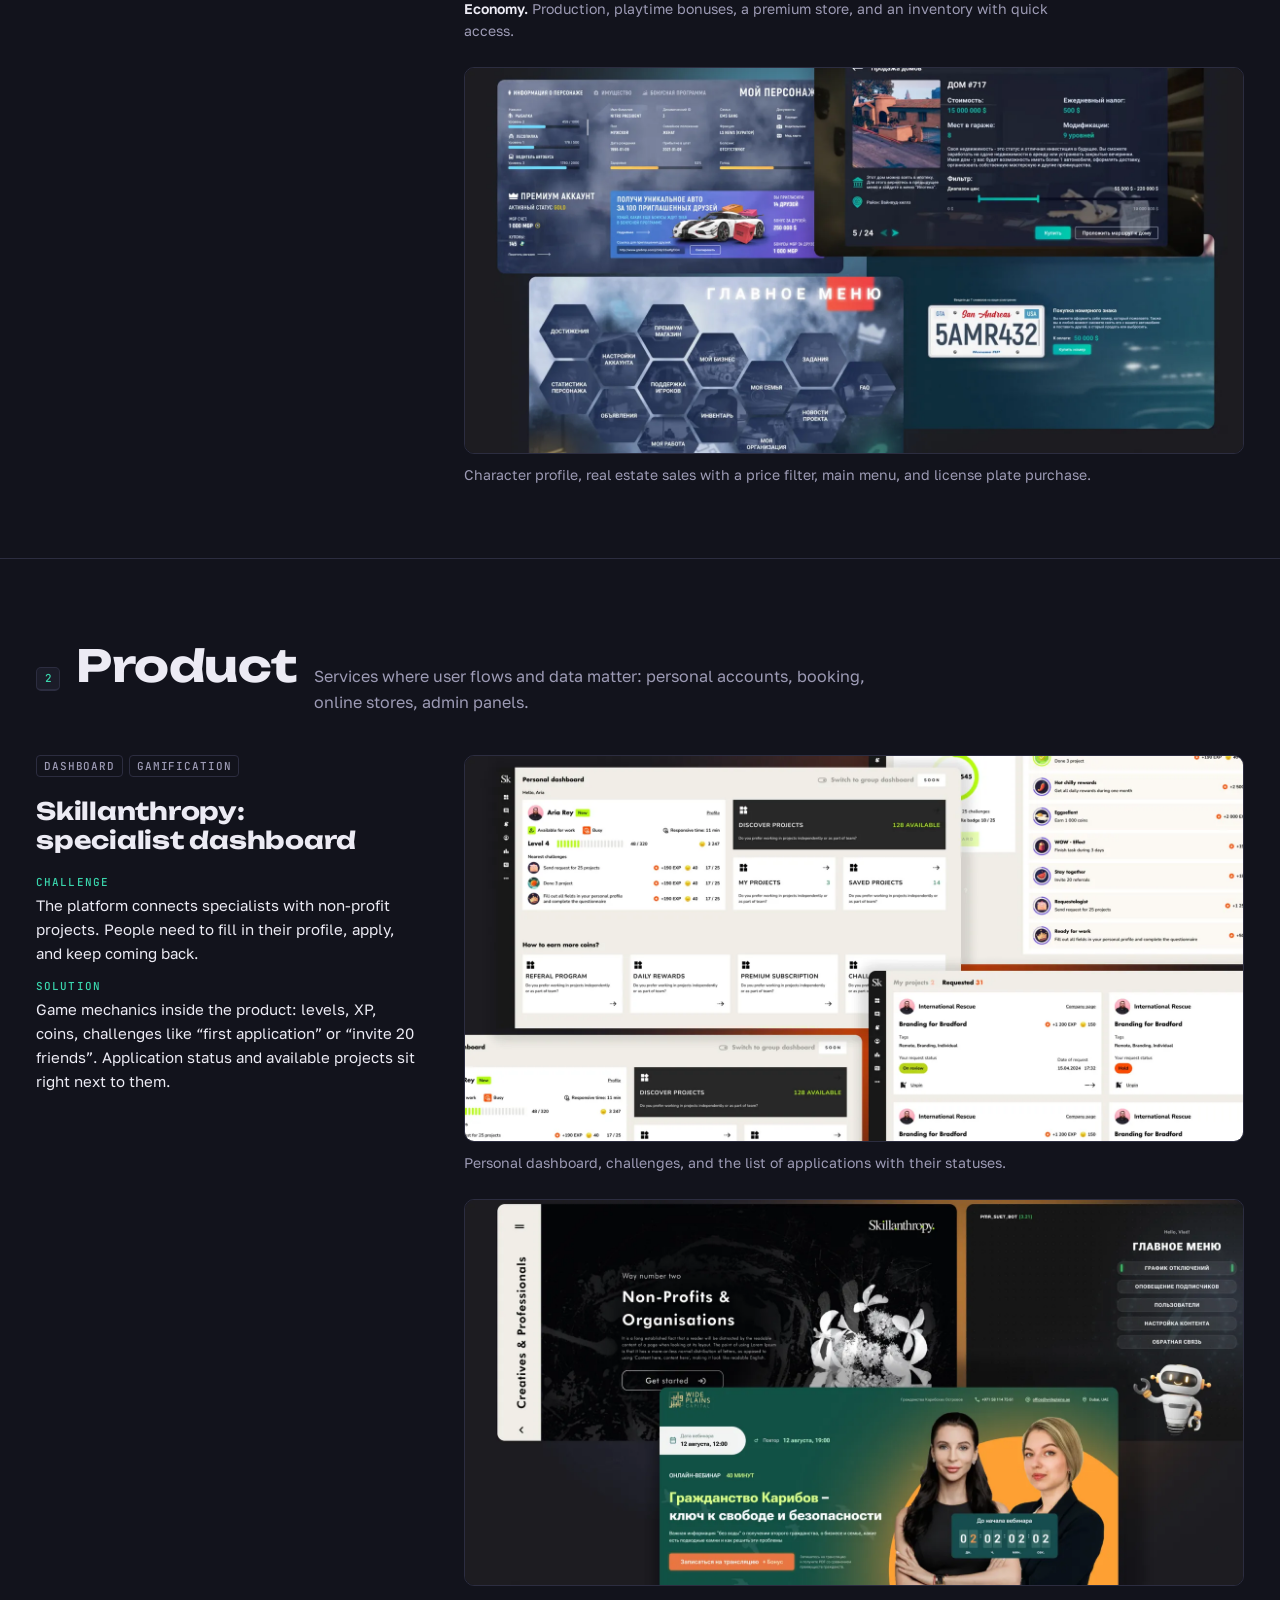
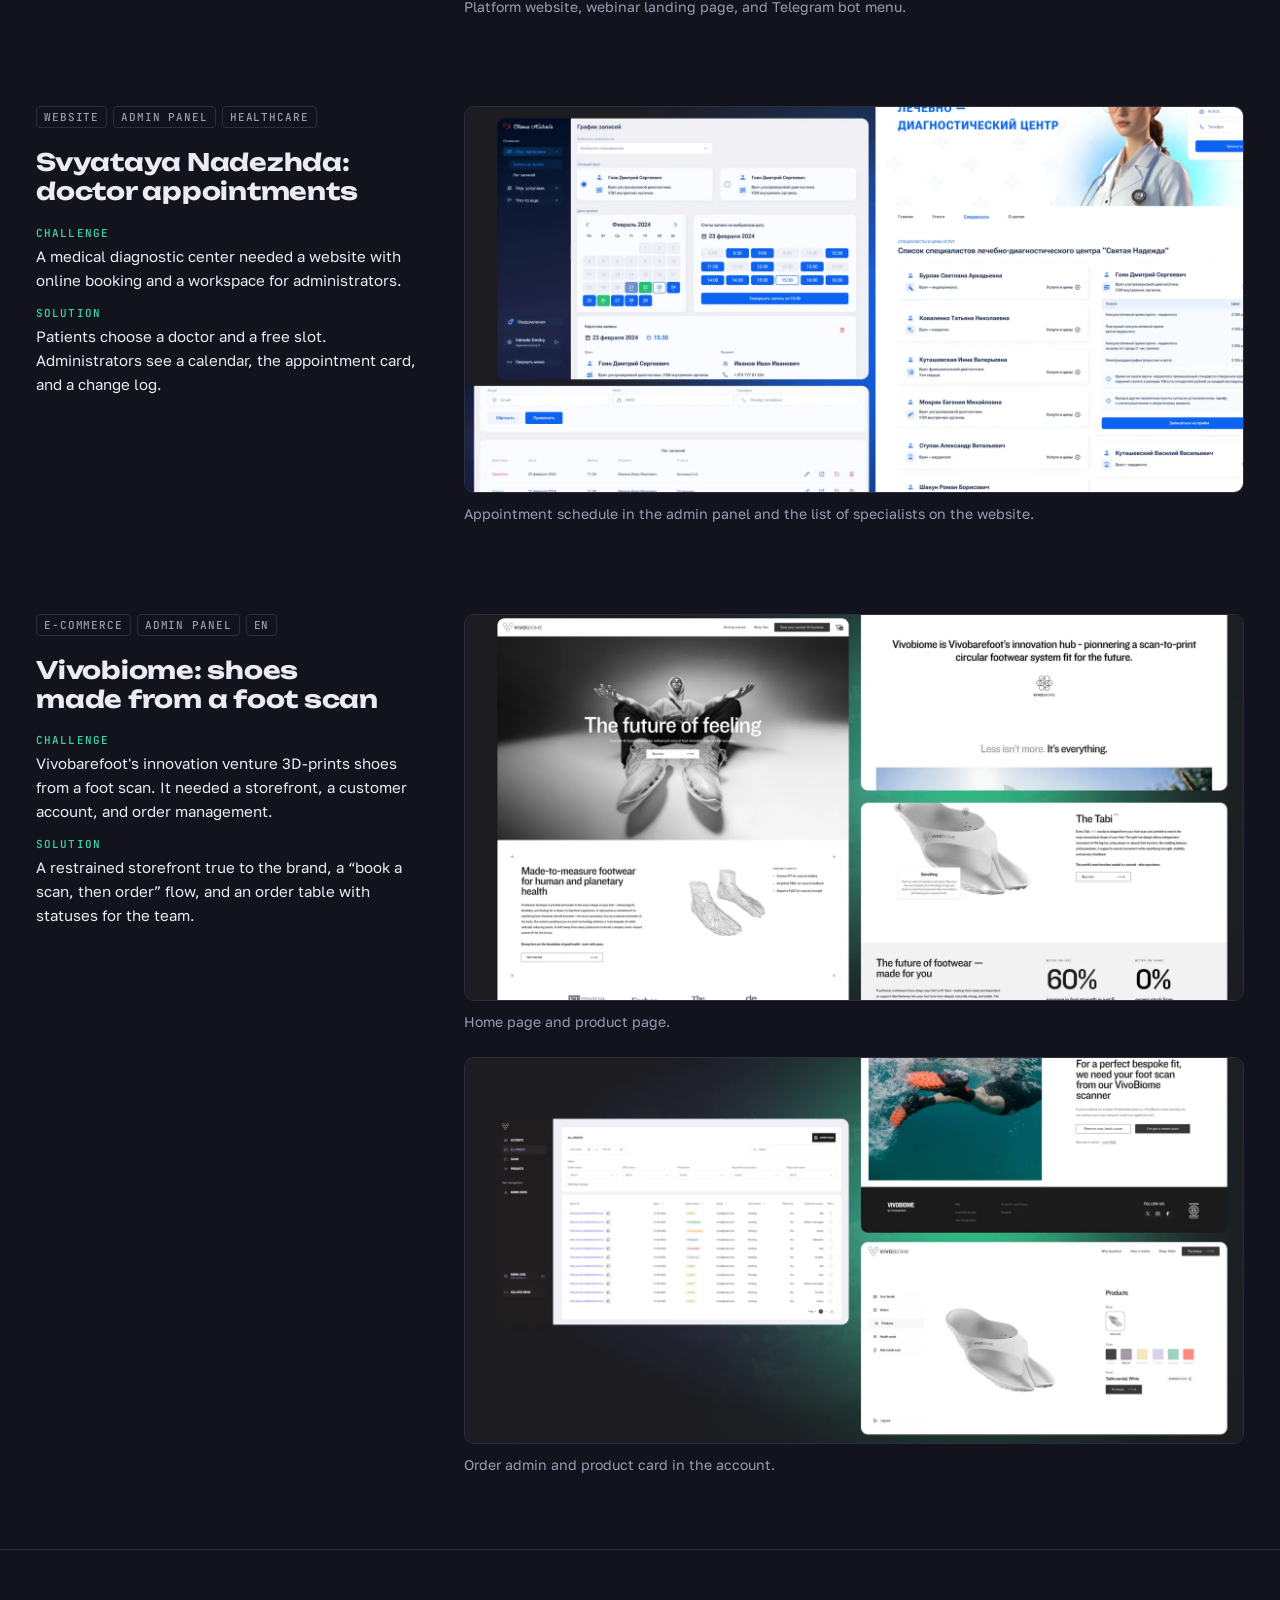
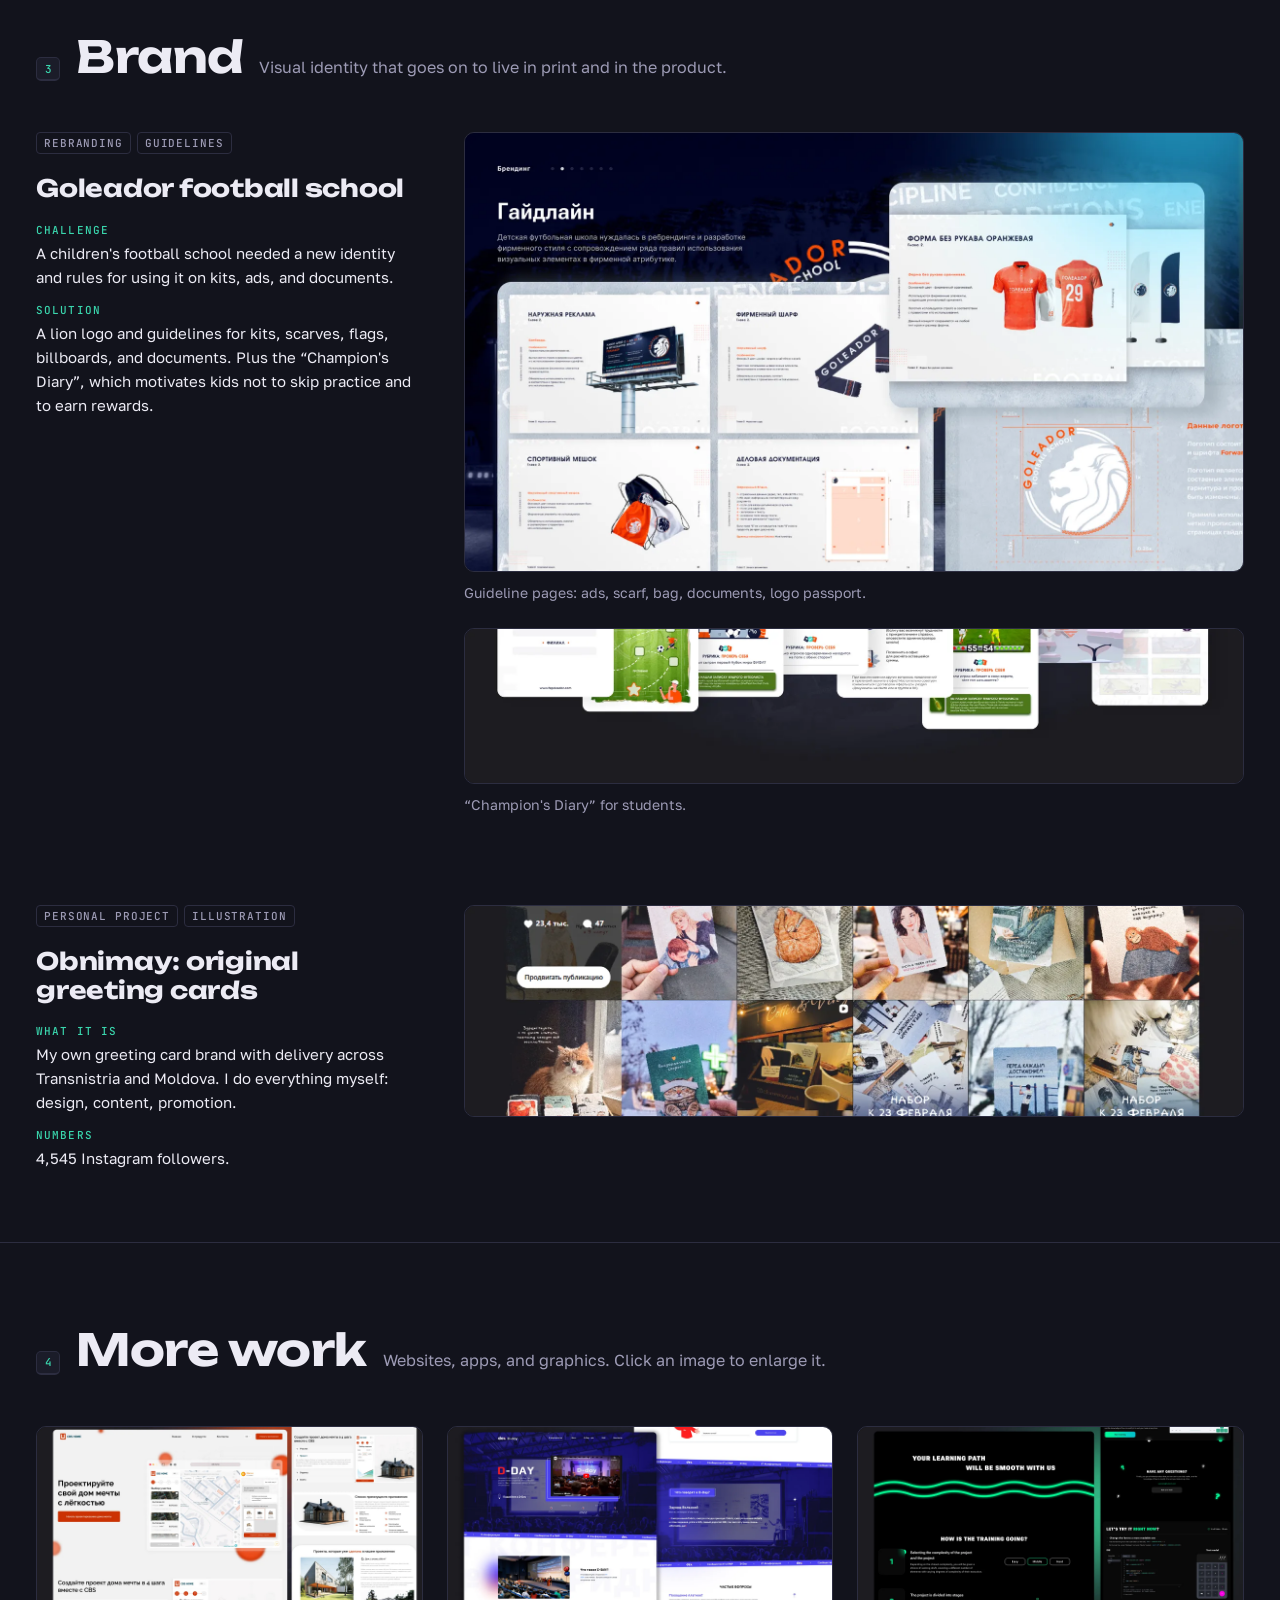
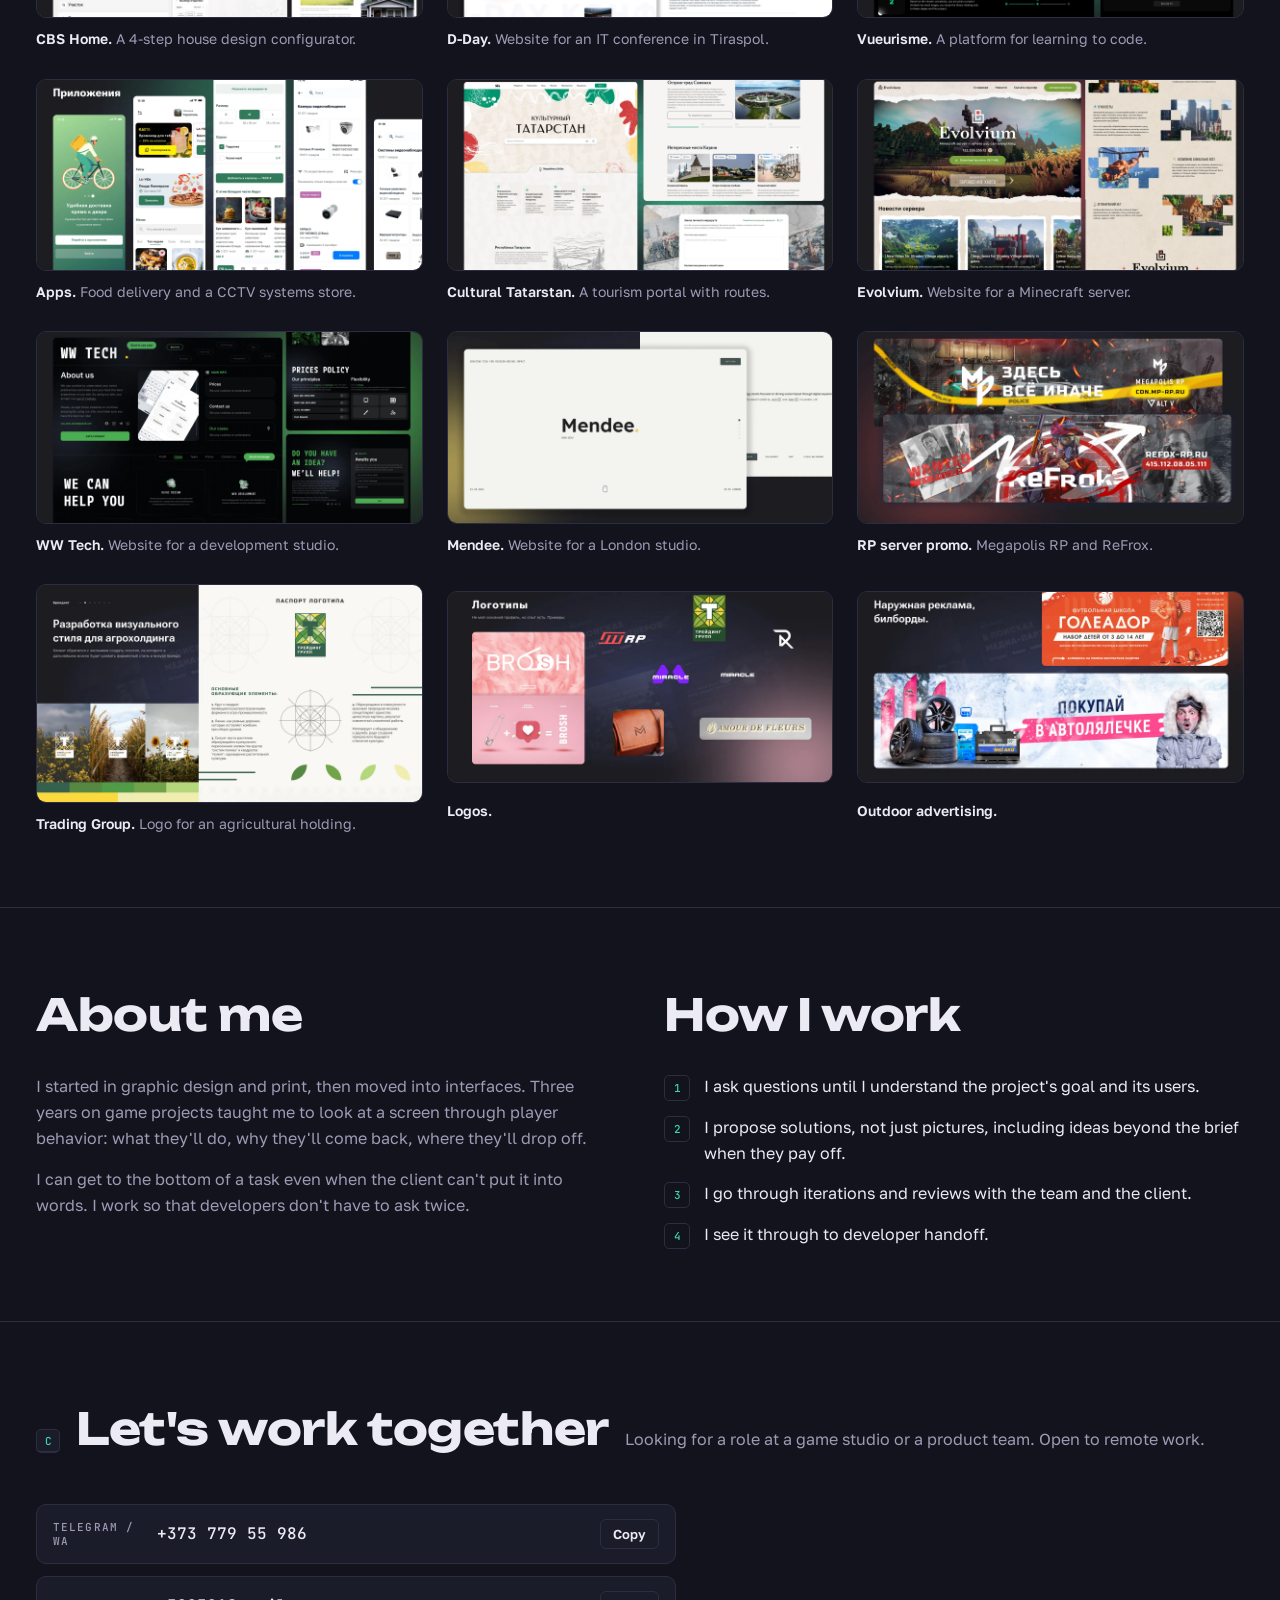
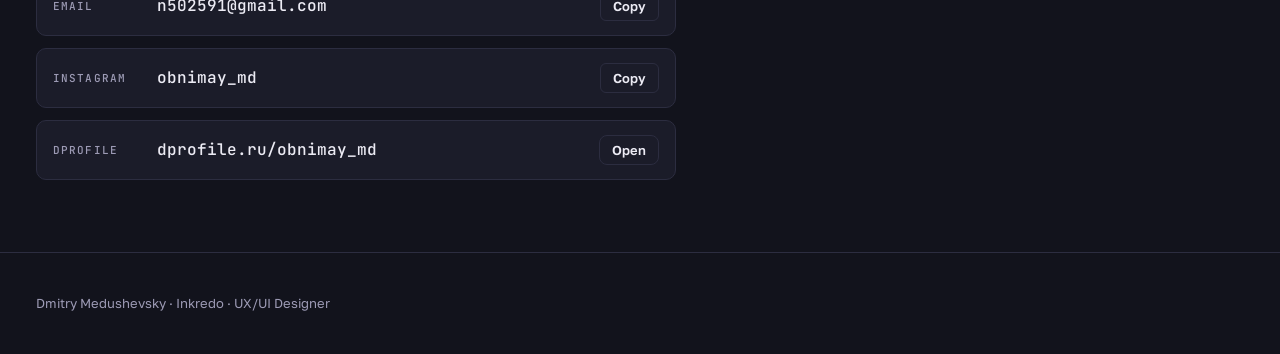
==== commit 6c22580e: "Add PDF export via print stylesheet and Download PDF button Co-Authored-By: Claude Opus 5.5 <noreply" ====
--- a/index.html
+++ b/index.html
@@ -45,7 +45,9 @@
       <div class="cta">
         <a class="btn primary" href="#games">Смотреть кейсы</a>
         <a class="btn" href="#contact">Связаться</a>
-      </div>
+        <button class="btn" type="button" data-pdf>Скачать PDF</button>
+      </div>
+      <p class="print-contacts">+373 779 55 986 (Telegram / WA) · n502591@gmail.com · dmitry-cv.github.io</p>
       <div class="facts">
         <div><strong>9 лет</strong><span>в дизайне</span></div>
         <div><strong>≈3 года</strong><span>игровой UI на GTA 5 RP</span></div>
--- a/css/style.css
+++ b/css/style.css
@@ -108,3 +108,38 @@
 dialog::backdrop{background:rgba(8,8,14,.9)}
 dialog img{max-height:90vh;width:auto;border-radius:8px}
 dialog button{position:fixed;top:calc(12px + env(safe-area-inset-top,0px));right:calc(12px + env(safe-area-inset-right,0px));font:600 14px var(--f-body);background:var(--panel);color:var(--text);border:1px solid var(--line);border-radius:6px;padding:8px 12px;cursor:pointer}
+
+/* print / PDF: light paper, one column, no chrome; contacts move up under the hero */
+.print-contacts{display:none}
+@media print{
+  @page{size:A4;margin:14mm 12mm}
+  :root{--ink:#fff;--panel:#f3f2f8;--line:#d9d8e3;--text:#14141c;--muted:#55546a;--violet:#5b48e0;--hud:#1f8f72;color-scheme:light}
+  body{font-size:11pt;line-height:1.45;-webkit-print-color-adjust:exact;print-color-adjust:exact}
+  body::before,.bar,.cta,dialog,footer,.row button,.row .btn,.chapter-head kbd,#contact .chapter-head p{display:none!important}
+  .wrap{max-width:none;padding:0}
+  .print-contacts{display:block;margin-top:14px;font:500 10pt var(--f-mono);color:var(--text)}
+  .hero .wrap{grid-template-columns:minmax(0,1fr) auto;padding-block:0 18px;gap:24px;align-items:start}
+  .hero h1{font-size:28pt}
+  .lead{font-size:12pt;margin-top:12px}
+  .portrait{width:110px;filter:none;order:0}
+  .facts{margin-top:18px;padding-top:12px}
+  .facts strong{font-size:16pt}
+  section.chapter{padding-block:18px}
+  .chapter-head{margin-bottom:16px}
+  .chapter-head h2{font-size:18pt}
+  .case{grid-template-columns:1fr;gap:12px}
+  .case + .case{margin-top:28px}
+  .case-text{position:static;gap:10px;break-inside:avoid}
+  .case-text h3{font-size:14pt}
+  dd{font-size:10.5pt}
+  .screens{gap:14px}
+  .pair,.grid{grid-template-columns:1fr 1fr;gap:14px}
+  .grid{grid-template-columns:repeat(3,1fr)}
+  figure{break-inside:avoid;gap:6px}
+  figcaption{font-size:9.5pt}
+  .shot img{border-radius:6px}
+  .about{grid-template-columns:1fr 1fr;gap:24px}
+  .about,.contact{break-inside:avoid}
+  .row{padding:6px 10px;background:none}
+  .row code{font-size:10.5pt}
+}
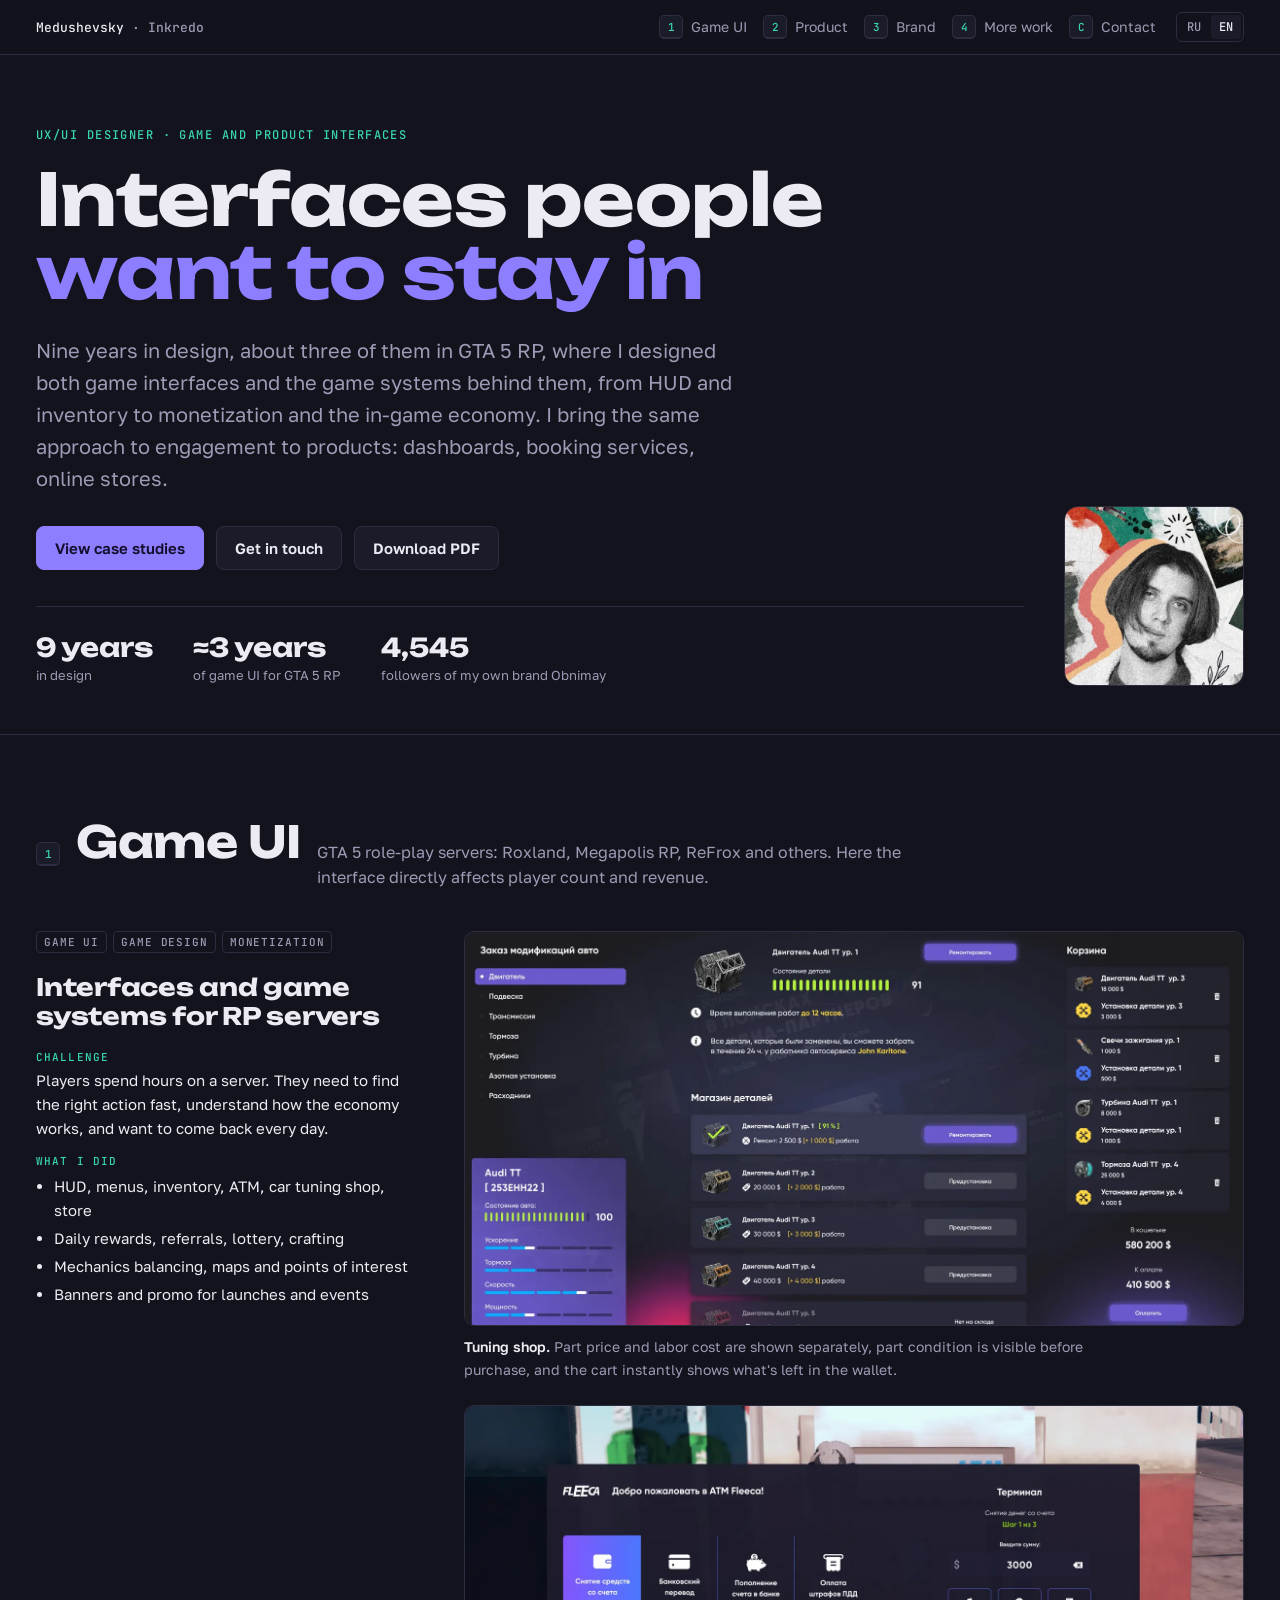
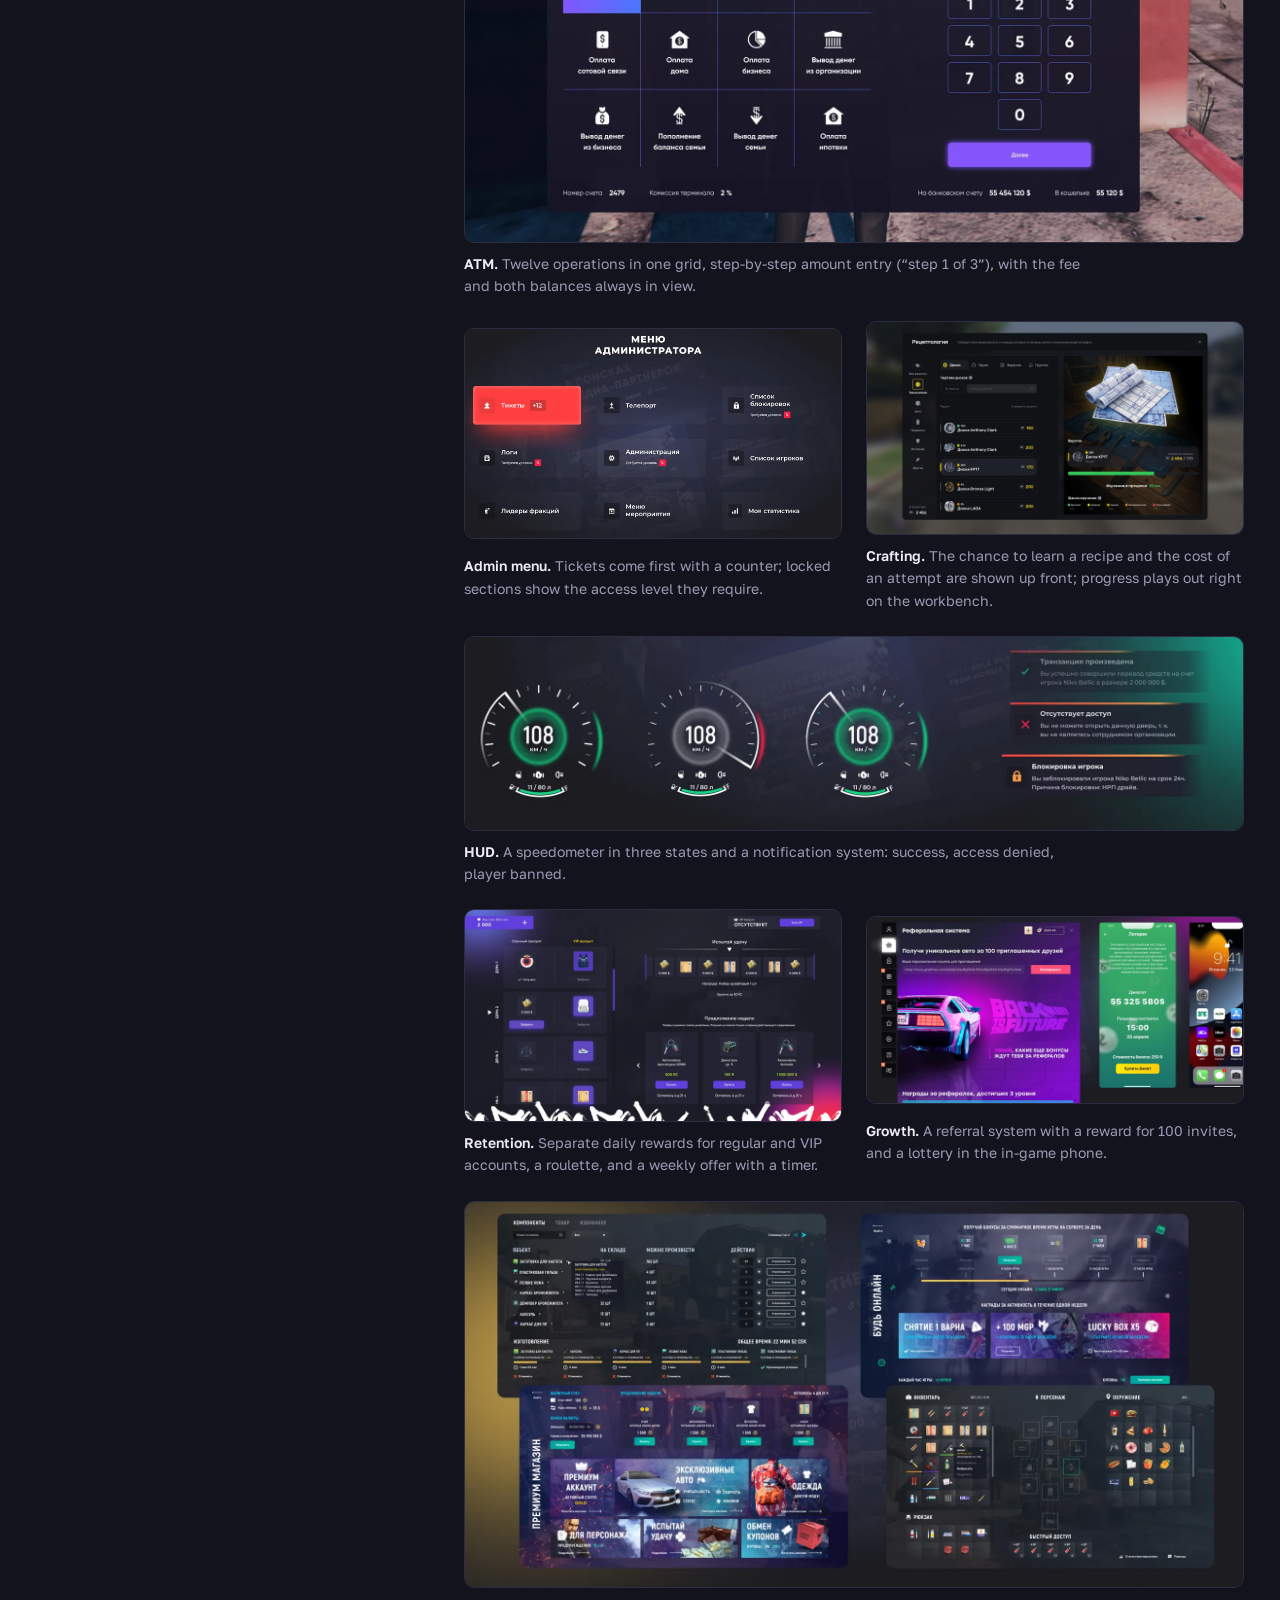
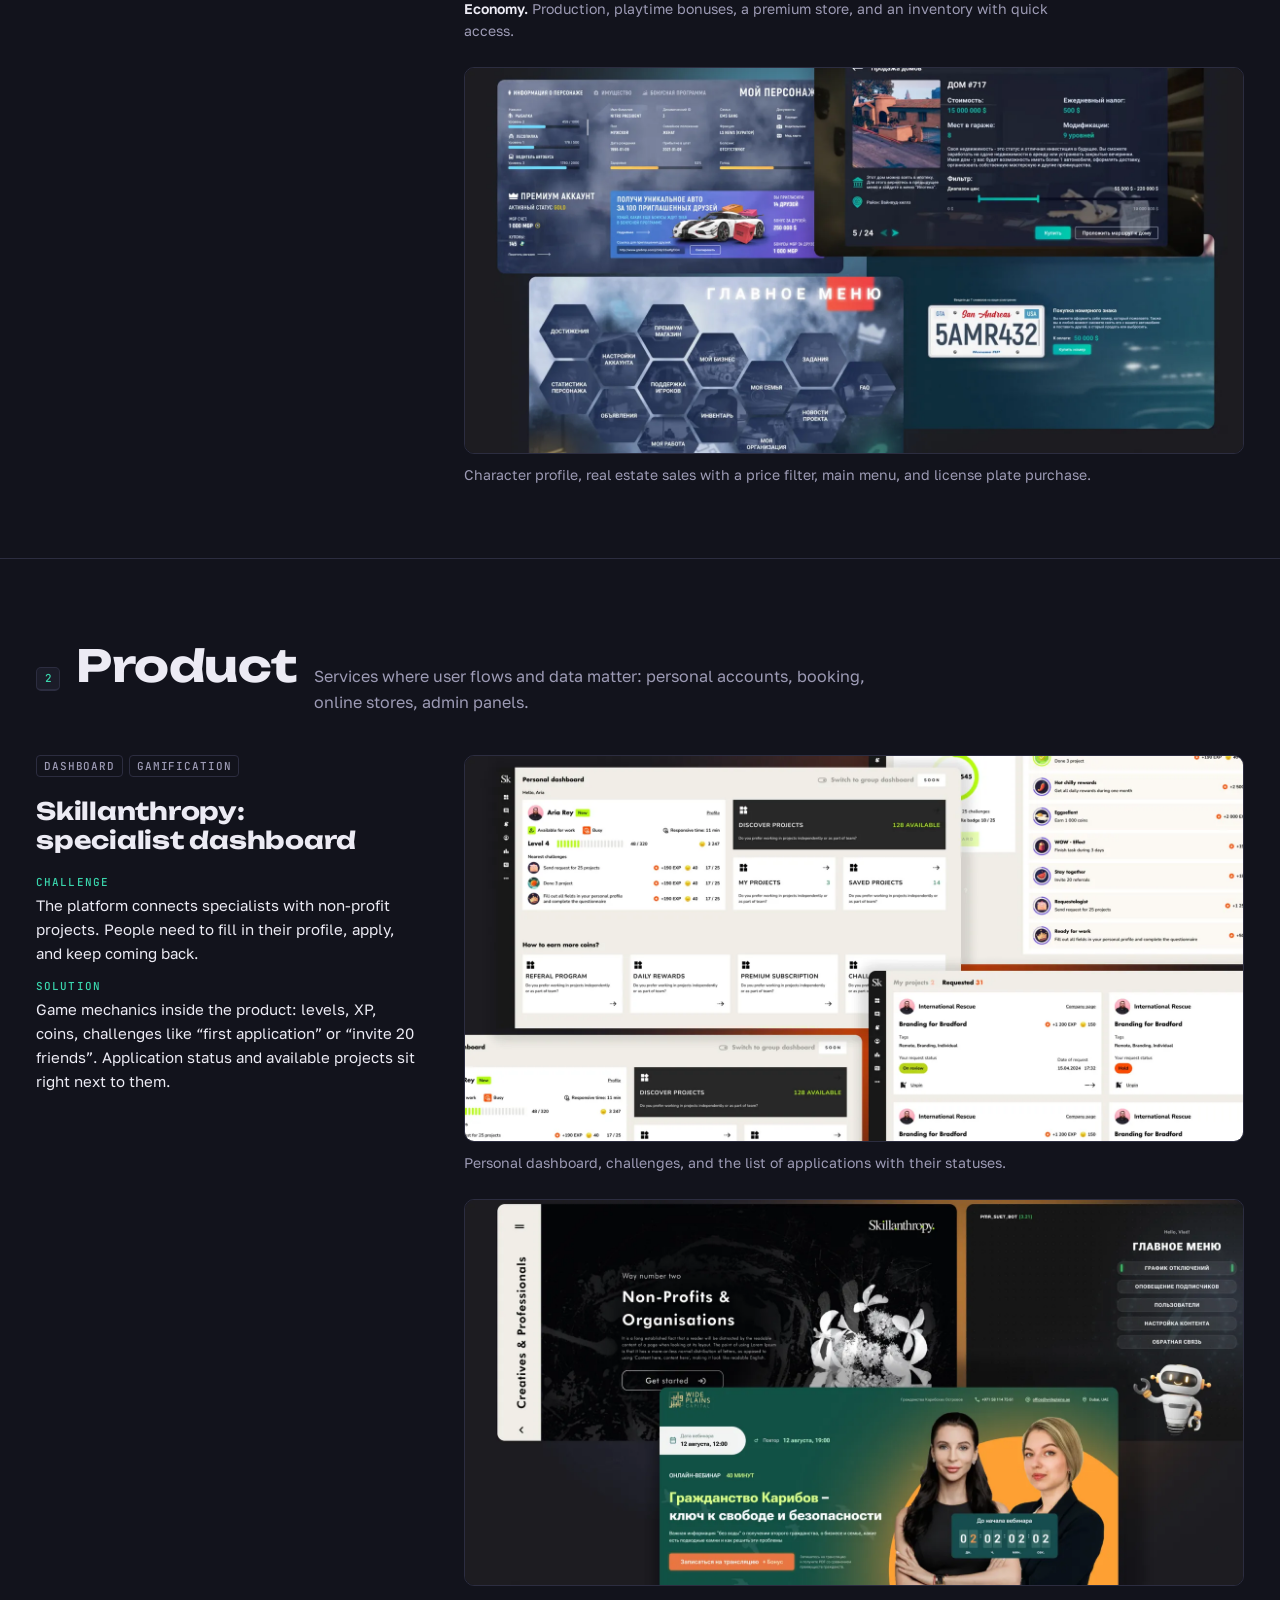
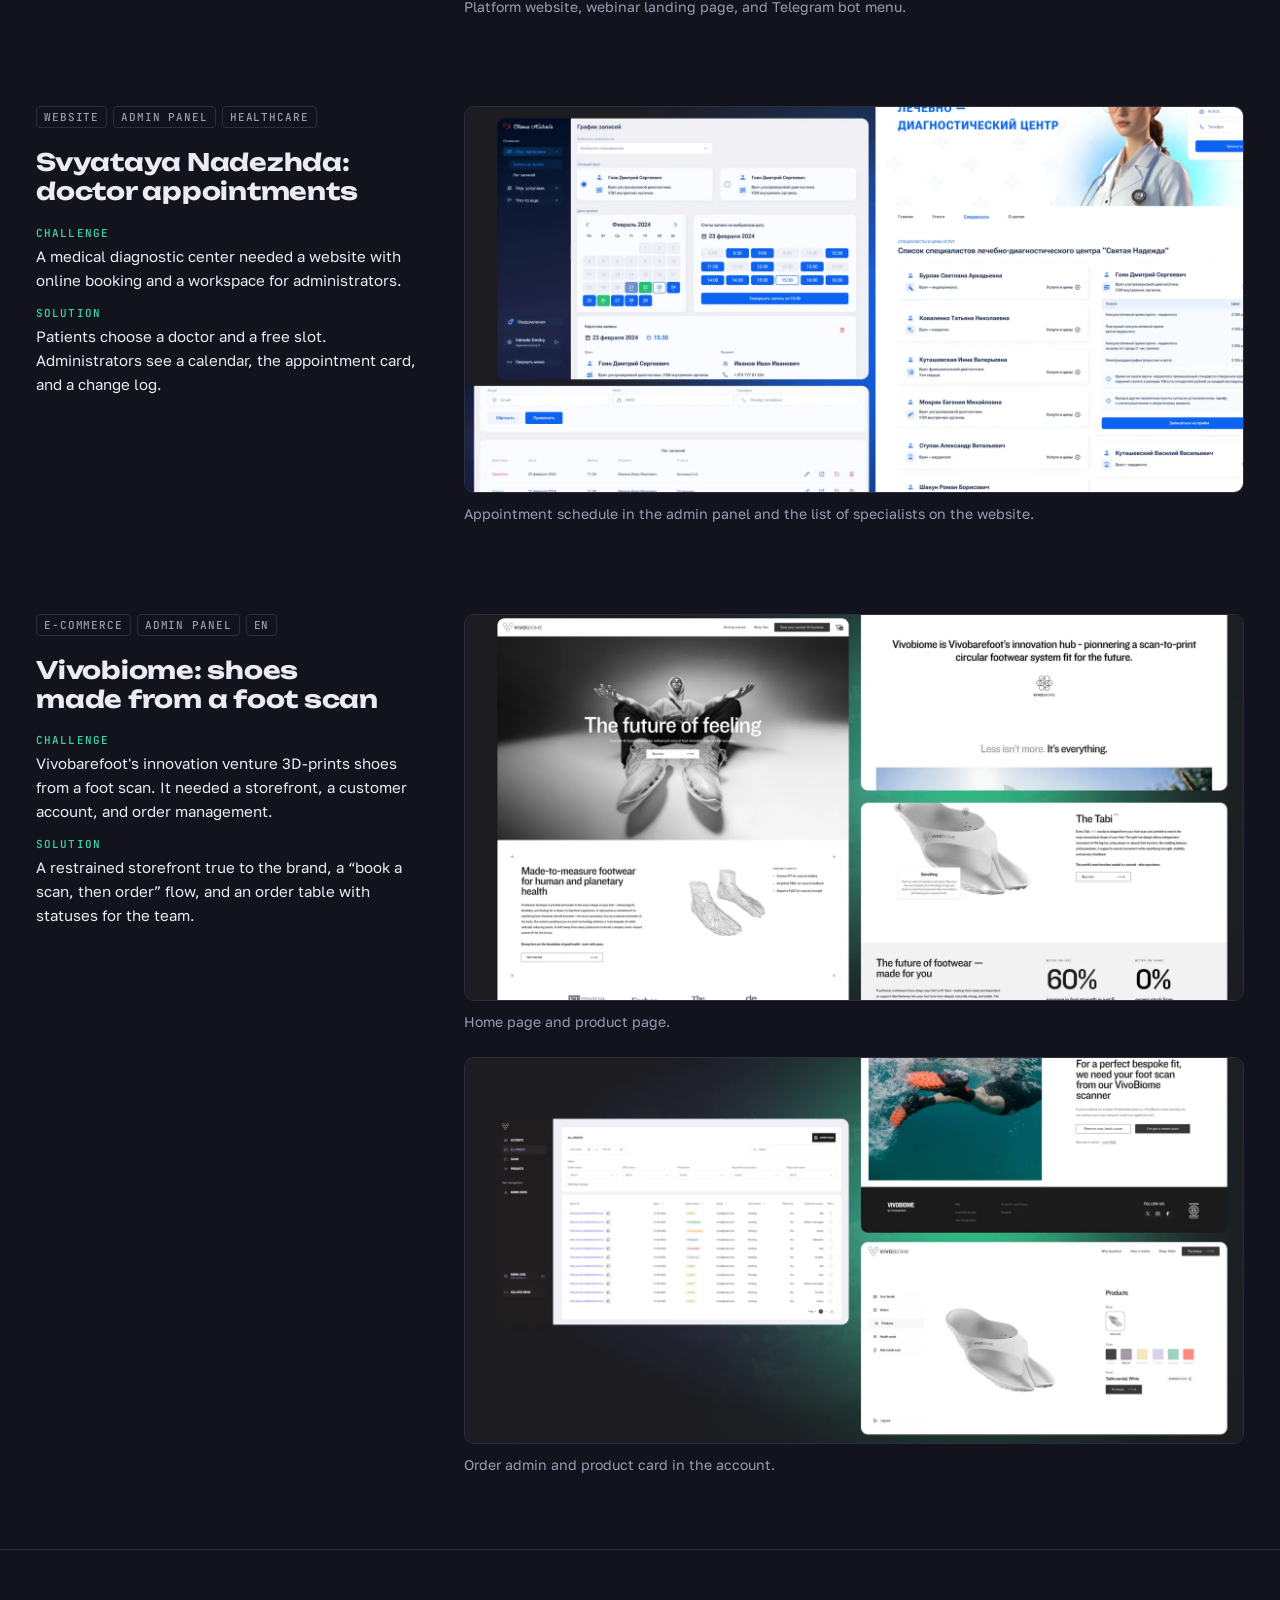
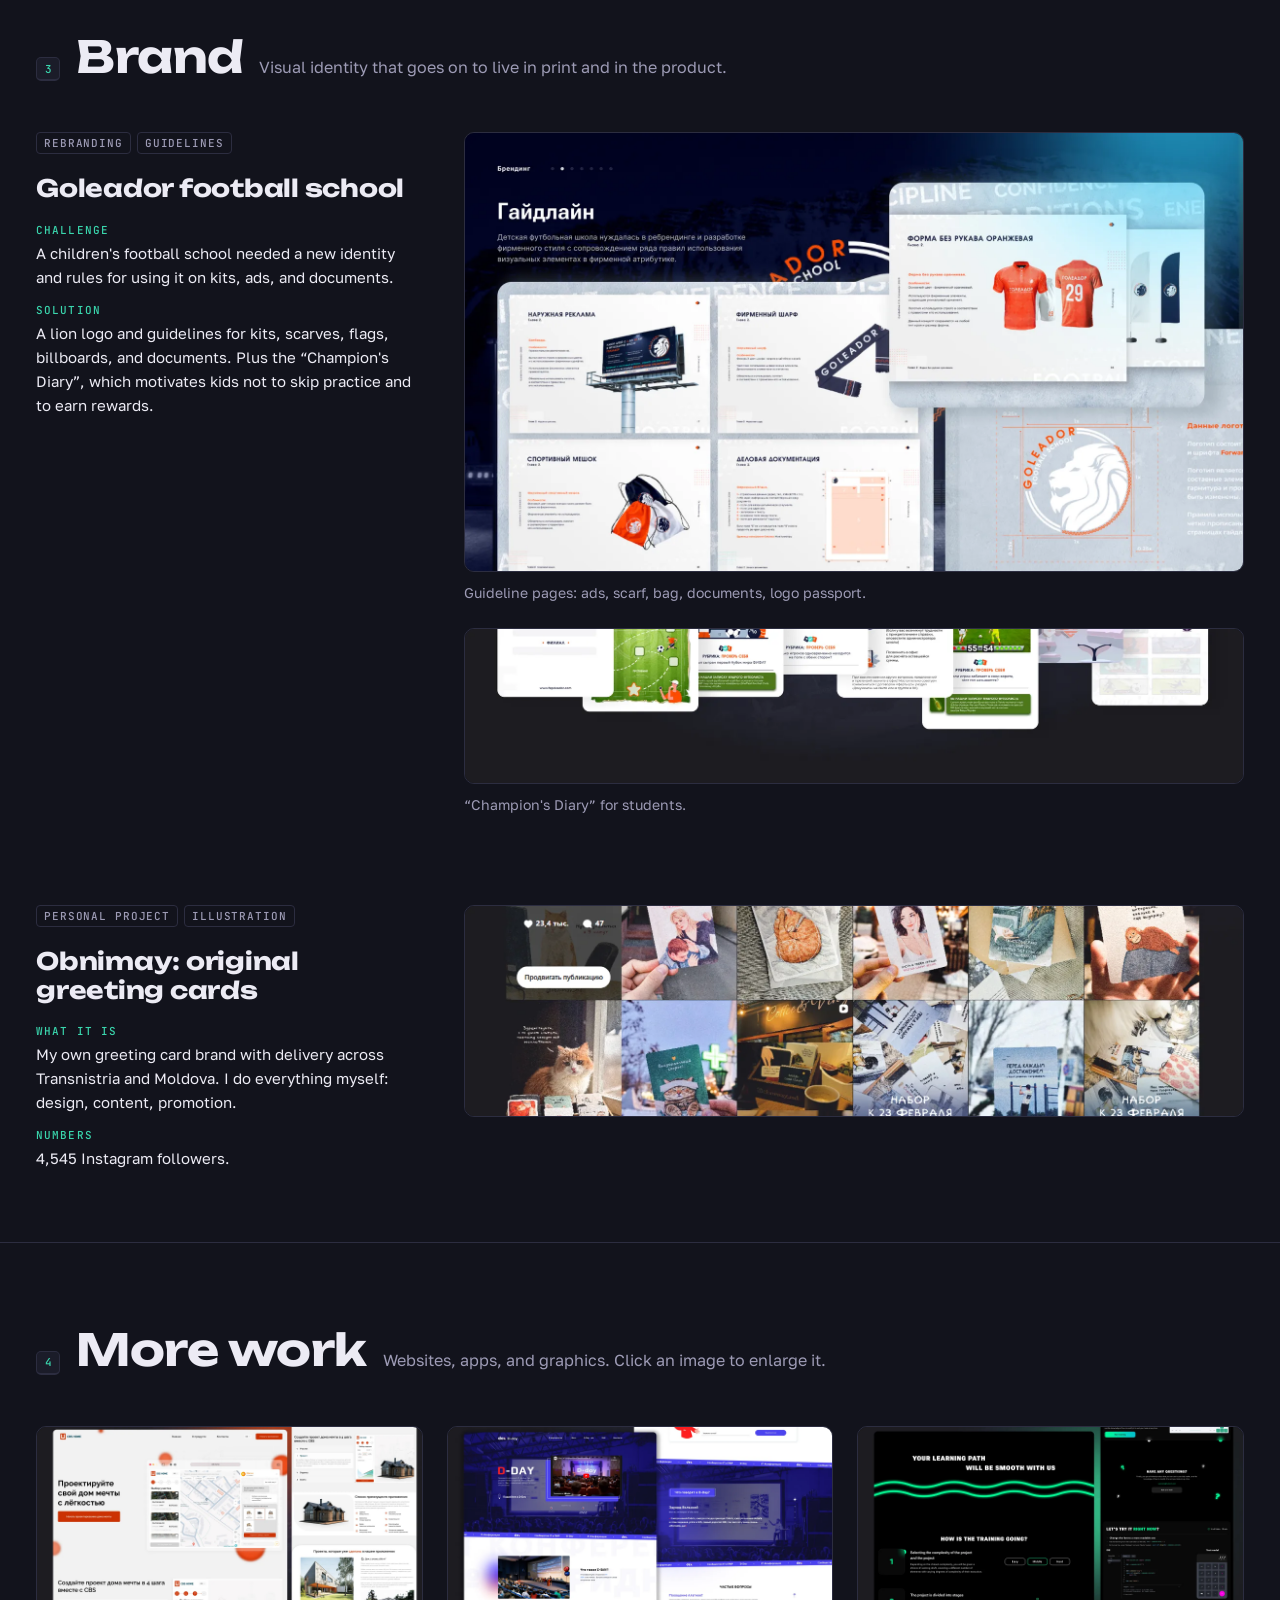
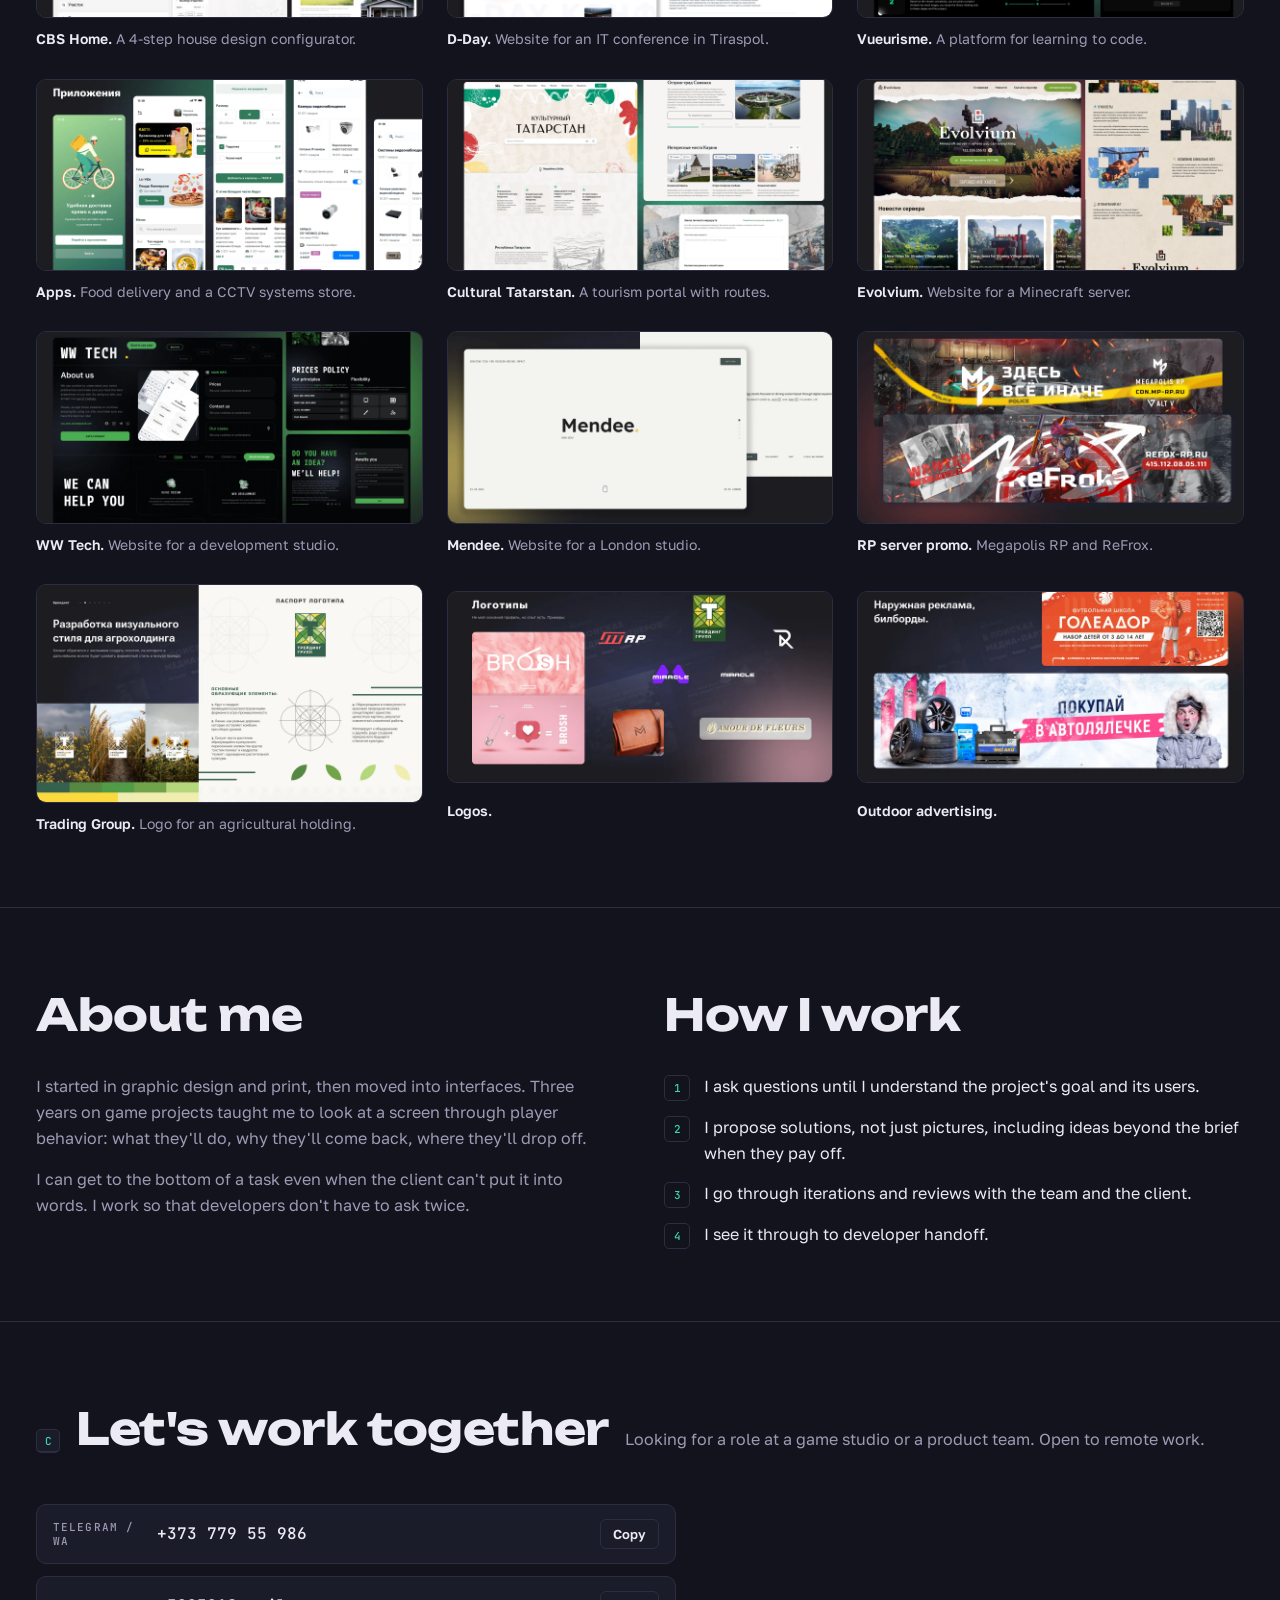
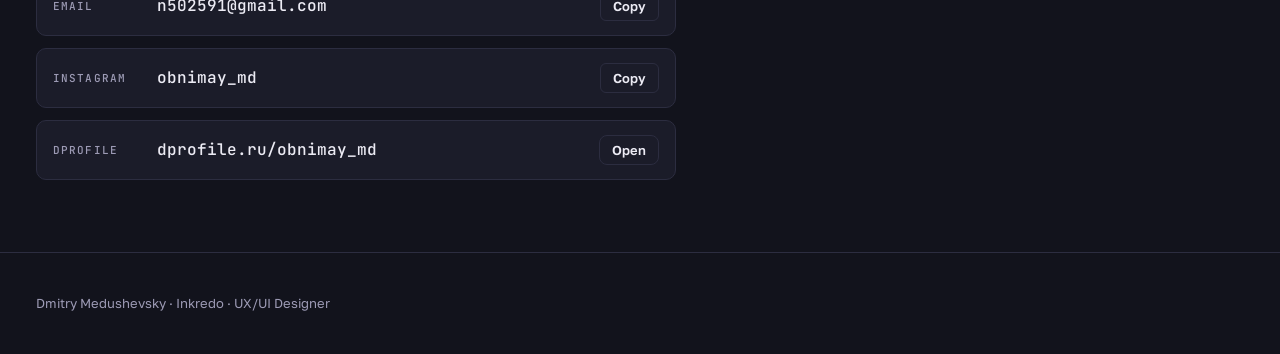
==== commit 9864d8e4: "Download PDF buttons serve a real PDF file built in CI The buttons opened the print dialog; they now" ====
--- a/index.html
+++ b/index.html
@@ -45,7 +45,7 @@
       <div class="cta">
         <a class="btn primary" href="#games">Смотреть кейсы</a>
         <a class="btn" href="#contact">Связаться</a>
-        <button class="btn" type="button" data-pdf>Скачать PDF</button>
+        <a class="btn" href="pdf/Medushevsky-portfolio-ru.pdf" download>Скачать PDF</a>
       </div>
       <p class="print-contacts">+373 779 55 986 (Telegram / WA) · n502591@gmail.com · dmitry-cv.github.io</p>
       <div class="facts">
